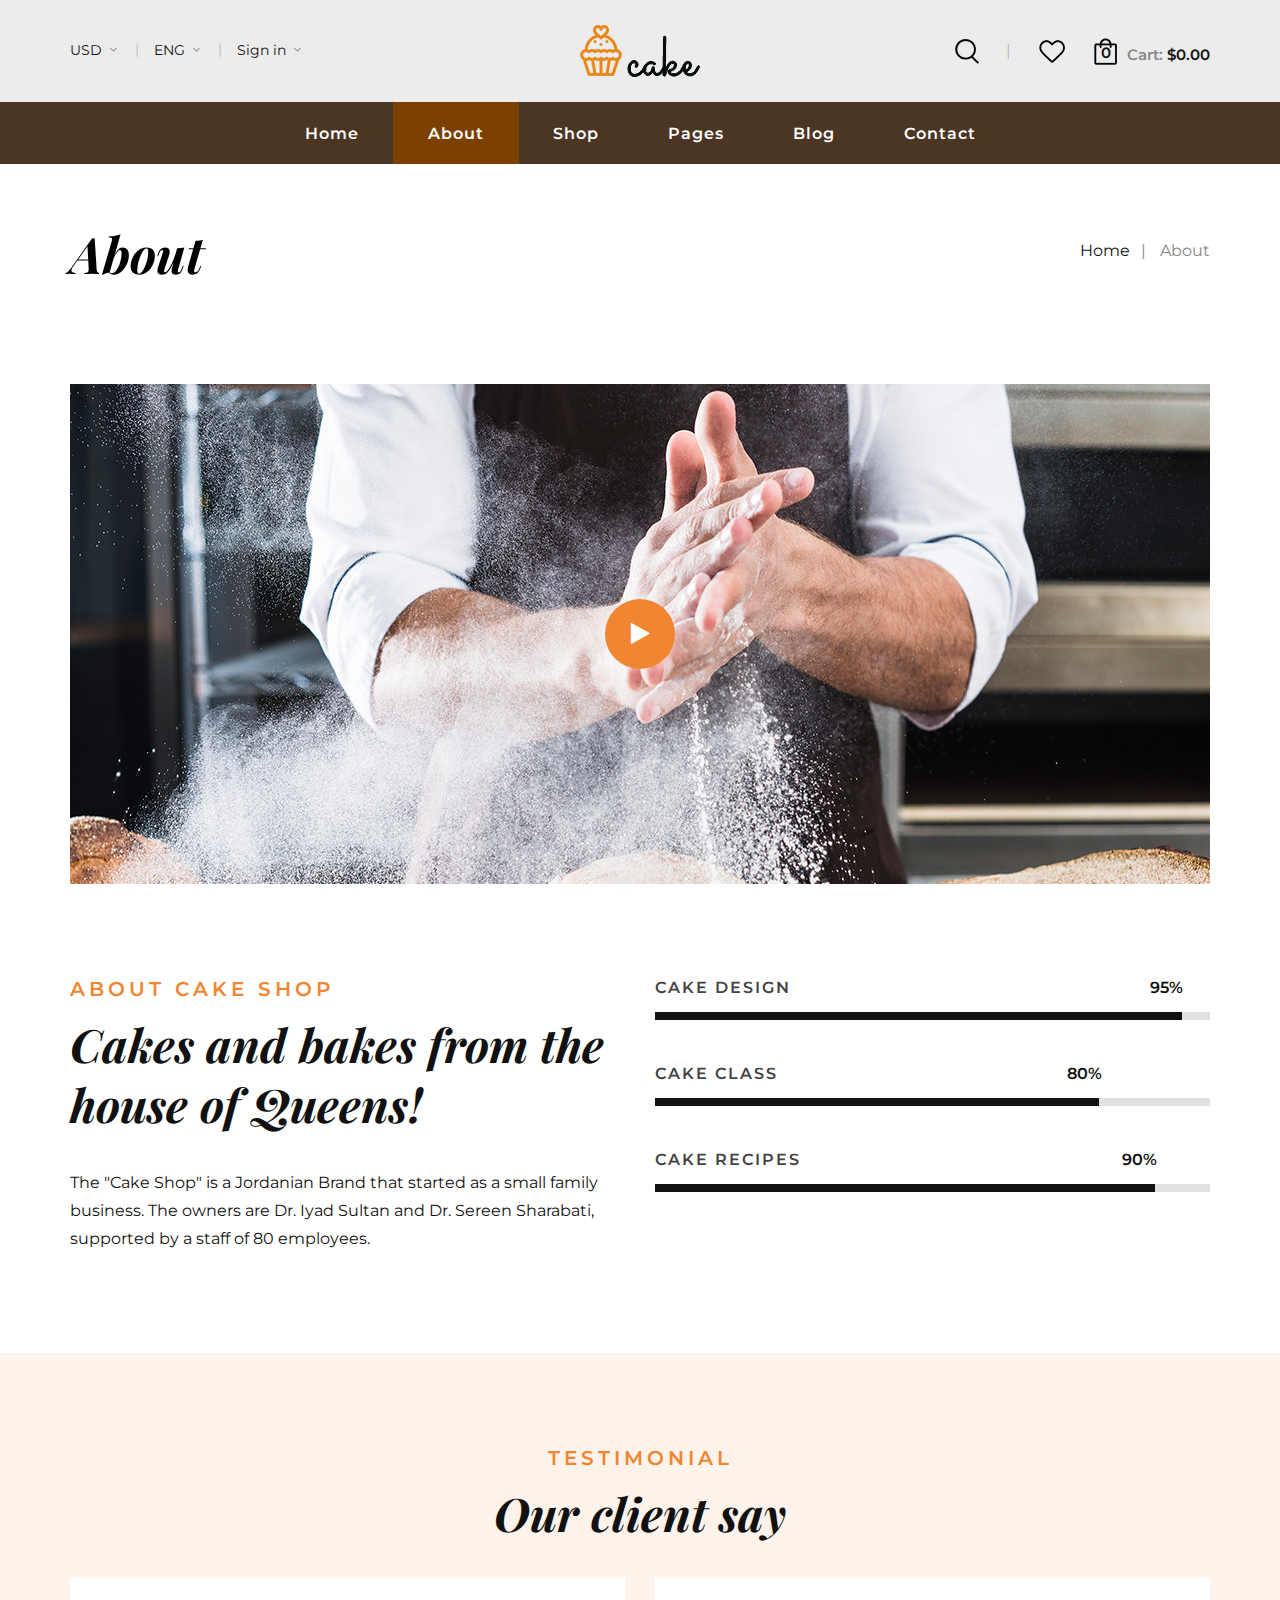
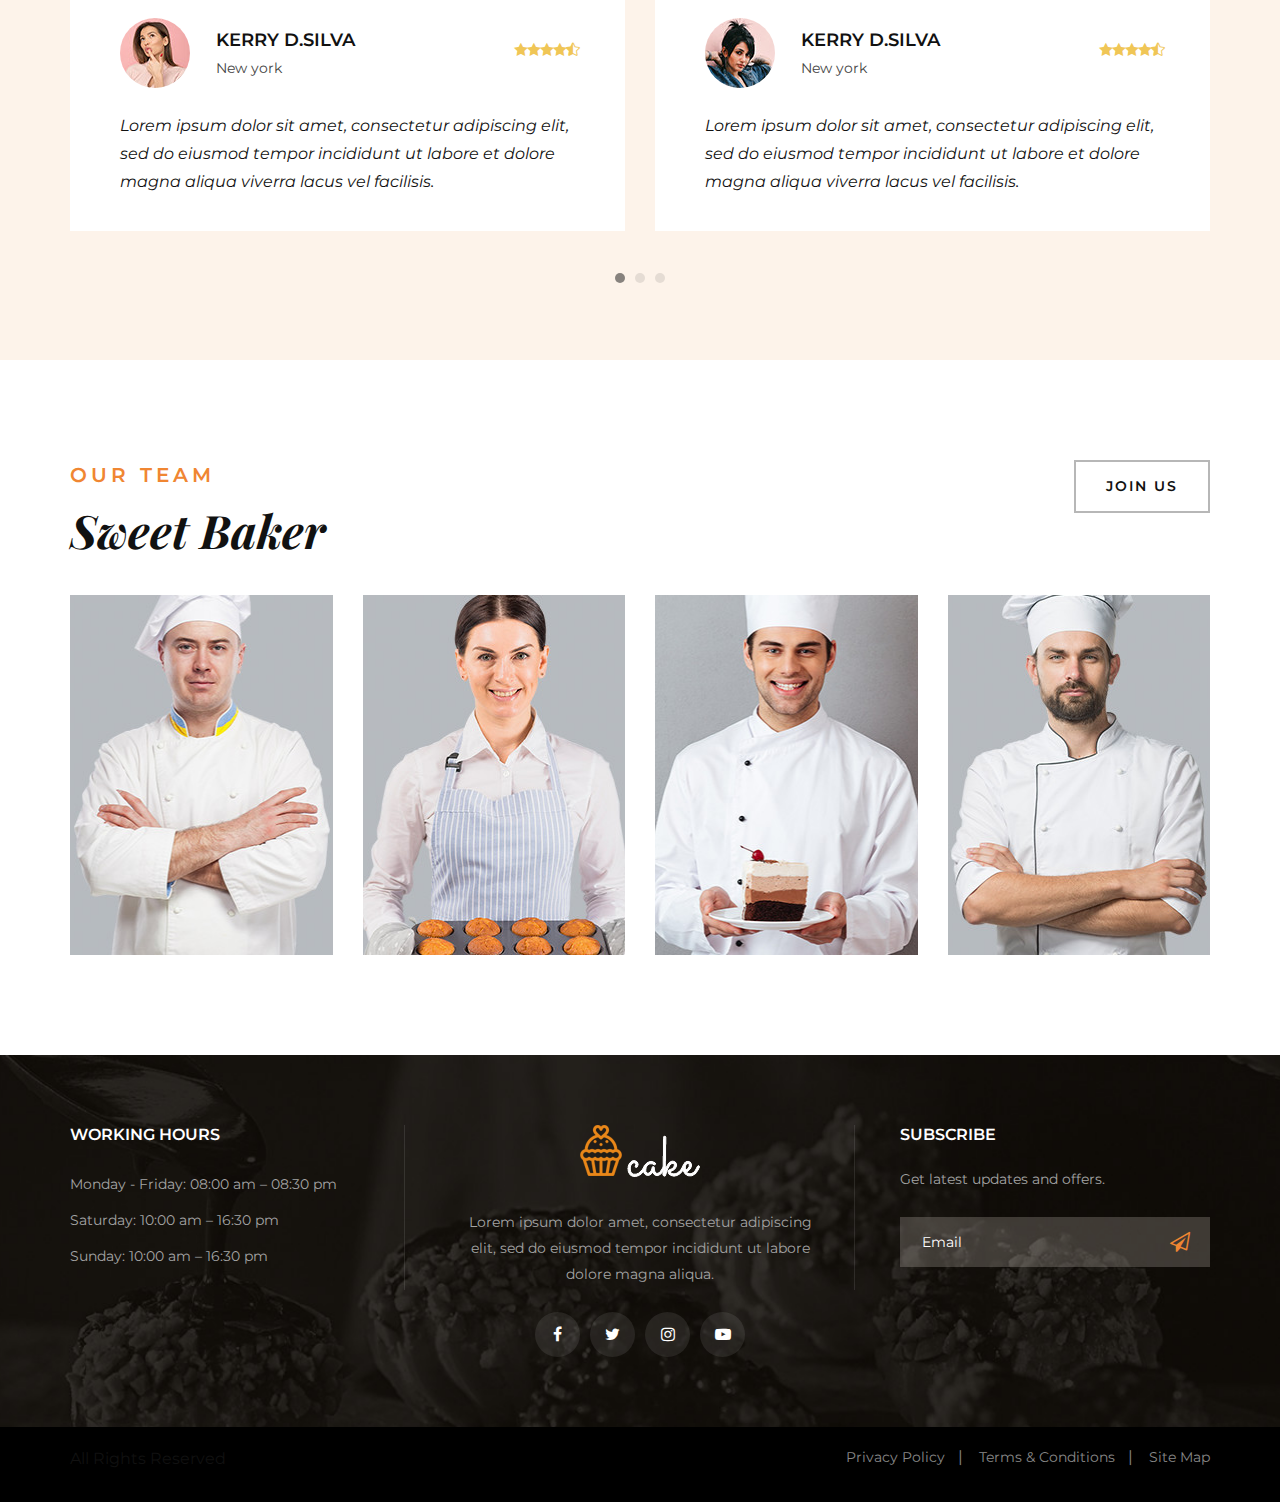
==== about.html @ 1f3088f9 "Made Home Page" ====
<!DOCTYPE html>
<html lang="zxx">

<head>
    <meta charset="UTF-8">
    <meta name="description" content="Cake Template">
    <meta name="keywords" content="Cake, unica, creative, html">
    <meta name="viewport" content="width=device-width, initial-scale=1.0">
    <meta http-equiv="X-UA-Compatible" content="ie=edge">
    <title>Cake </title>

    <!-- Google Font -->
    <link href="https://fonts.googleapis.com/css2?family=Playfair+Display:wght@400;500;600;700;800;900&display=swap"
    rel="stylesheet">
    <link href="https://fonts.googleapis.com/css2?family=Montserrat:wght@300;400;500;600;700;800;900&display=swap"
    rel="stylesheet">

    <!-- Css Styles -->
    <link rel="stylesheet" href="css/bootstrap.min.css" type="text/css">
    <link rel="stylesheet" href="css/flaticon.css" type="text/css">
    <link rel="stylesheet" href="css/barfiller.css" type="text/css">
    <link rel="stylesheet" href="css/magnific-popup.css" type="text/css">
    <link rel="stylesheet" href="css/font-awesome.min.css" type="text/css">
    <link rel="stylesheet" href="css/elegant-icons.css" type="text/css">
    <link rel="stylesheet" href="css/nice-select.css" type="text/css">
    <link rel="stylesheet" href="css/owl.carousel.min.css" type="text/css">
    <link rel="stylesheet" href="css/slicknav.min.css" type="text/css">
    <link rel="stylesheet" href="css/style.css" type="text/css">
</head>

<body>
    <!-- Page Preloder -->
    <div id="preloder">
        <div class="loader"></div>
    </div>

    <!-- Offcanvas Menu Begin -->
    <div class="offcanvas-menu-overlay"></div>
    <div class="offcanvas-menu-wrapper">
        <div class="offcanvas__cart">
            <div class="offcanvas__cart__links">
                <a href="#" class="search-switch"><img src="img/icon/search.png" alt=""></a>
                <a href="#"><img src="img/icon/heart.png" alt=""></a>
            </div>
            <div class="offcanvas__cart__item">
                <a href="#"><img src="img/icon/cart.png" alt=""> <span>0</span></a>
                <div class="cart__price">Cart: <span>$0.00</span></div>
            </div>
        </div>
        <div class="offcanvas__logo">
            <a href="./index.html"><img src="img/logo.png" alt=""></a>
        </div>
        <div id="mobile-menu-wrap"></div>
        <div class="offcanvas__option">
            <ul>
                <li>USD <span class="arrow_carrot-down"></span>
                    <ul>
                        <li>EUR</li>
                        <li>USD</li>
                    </ul>
                </li>
                <li>ENG <span class="arrow_carrot-down"></span>
                    <ul>
                        <li>Spanish</li>
                        <li>ENG</li>
                    </ul>
                </li>
                <li><a href="#">Sign in</a> <span class="arrow_carrot-down"></span></li>
            </ul>
        </div>
    </div>
    <!-- Offcanvas Menu End -->

    <!-- Header Section Begin -->
    <header class="header">
        <div class="header__top">
            <div class="container">
                <div class="row">
                    <div class="col-lg-12">
                        <div class="header__top__inner">
                            <div class="header__top__left">
                                <ul>
                                    <li>USD <span class="arrow_carrot-down"></span>
                                        <ul>
                                            <li>EUR</li>
                                            <li>USD</li>
                                        </ul>
                                    </li>
                                    <li>ENG <span class="arrow_carrot-down"></span>
                                        <ul>
                                            <li>Spanish</li>
                                            <li>ENG</li>
                                        </ul>
                                    </li>
                                    <li><a href="#">Sign in</a> <span class="arrow_carrot-down"></span></li>
                                </ul>
                            </div>
                            <div class="header__logo">
                                <a href="./index.html"><img src="img/logo.png" alt=""></a>
                            </div>
                            <div class="header__top__right">
                                <div class="header__top__right__links">
                                    <a href="#" class="search-switch"><img src="img/icon/search.png" alt=""></a>
                                    <a href="#"><img src="img/icon/heart.png" alt=""></a>
                                </div>
                                <div class="header__top__right__cart">
                                    <a href="#"><img src="img/icon/cart.png" alt=""> <span>0</span></a>
                                    <div class="cart__price">Cart: <span>$0.00</span></div>
                                </div>
                            </div>
                        </div>
                    </div>
                </div>
                <div class="canvas__open"><i class="fa fa-bars"></i></div>
            </div>
        </div>
        <div class="container">
            <div class="row">
                <div class="col-lg-12">
                    <nav class="header__menu mobile-menu">
                        <ul>
                            <li><a href="./index.html">Home</a></li>
                            <li class="active"><a href="./about.html">About</a></li>
                            <li><a href="./shop.html">Shop</a></li>
                            <li><a href="#">Pages</a>
                                <ul class="dropdown">
                                    <li><a href="./shop-details.html">Shop Details</a></li>
                                    <li><a href="./shoping-cart.html">Shoping Cart</a></li>
                                    <li><a href="./checkout.html">Check Out</a></li>
                                    <li><a href="./wisslist.html">Wisslist</a></li>
                                    <li><a href="./Class.html">Class</a></li>
                                    <li><a href="./blog-details.html">Blog Details</a></li>
                                </ul>
                            </li>
                            <li><a href="./blog.html">Blog</a></li>
                            <li><a href="./contact.html">Contact</a></li>
                        </ul>
                    </nav>
                </div>
            </div>
        </div>
    </header>
    <!-- Header Section End -->

    <!-- Breadcrumb Begin -->
    <div class="breadcrumb-option">
        <div class="container">
            <div class="row">
                <div class="col-lg-6 col-md-6 col-sm-6">
                    <div class="breadcrumb__text">
                        <h2>About</h2>
                    </div>
                </div>
                <div class="col-lg-6 col-md-6 col-sm-6">
                    <div class="breadcrumb__links">
                        <a href="./index.html">Home</a>
                        <span>About</span>
                    </div>
                </div>
            </div>
        </div>
    </div>
    <!-- Breadcrumb End -->

    <!-- About Section Begin -->
    <section class="about spad">
        <div class="container">
            <div class="row">
                <div class="col-lg-12">
                    <div class="about__video set-bg" data-setbg="img/about-video.jpg">
                        <a href="https://www.youtube.com/watch?v=8PJ3_p7VqHw&list=RD8PJ3_p7VqHw&start_radio=1"
                        class="play-btn video-popup"><i class="fa fa-play"></i></a>
                    </div>
                </div>
            </div>
            <div class="row">
                <div class="col-lg-6 col-md-6">
                    <div class="about__text">
                        <div class="section-title">
                            <span>About Cake shop</span>
                            <h2>Cakes and bakes from the house of Queens!</h2>
                        </div>
                        <p>The "Cake Shop" is a Jordanian Brand that started as a small family business. The owners are
                        Dr. Iyad Sultan and Dr. Sereen Sharabati, supported by a staff of 80 employees.</p>
                    </div>
                </div>
                <div class="col-lg-6 col-md-6">
                    <div class="about__bar">
                        <div class="about__bar__item">
                            <p>Cake design</p>
                            <div id="bar1" class="barfiller">
                                <div class="tipWrap"><span class="tip"></span></div>
                                <span class="fill" data-percentage="95"></span>
                            </div>
                        </div>
                        <div class="about__bar__item">
                            <p>Cake Class</p>
                            <div id="bar2" class="barfiller">
                                <div class="tipWrap"><span class="tip"></span></div>
                                <span class="fill" data-percentage="80"></span>
                            </div>
                        </div>
                        <div class="about__bar__item">
                            <p>Cake Recipes</p>
                            <div id="bar3" class="barfiller">
                                <div class="tipWrap"><span class="tip"></span></div>
                                <span class="fill" data-percentage="90"></span>
                            </div>
                        </div>
                    </div>
                </div>
            </div>
        </div>
    </section>
    <!-- About Section End -->

    <!-- Testimonial Section Begin -->
    <section class="testimonial spad">
        <div class="container">
            <div class="row">
                <div class="col-lg-12 text-center">
                    <div class="section-title">
                        <span>Testimonial</span>
                        <h2>Our client say</h2>
                    </div>
                </div>
            </div>
            <div class="row">
                <div class="testimonial__slider owl-carousel">
                    <div class="col-lg-6">
                        <div class="testimonial__item">
                            <div class="testimonial__author">
                                <div class="testimonial__author__pic">
                                    <img src="img/testimonial/ta-1.jpg" alt="">
                                </div>
                                <div class="testimonial__author__text">
                                    <h5>Kerry D.Silva</h5>
                                    <span>New york</span>
                                </div>
                            </div>
                            <div class="rating">
                                <span class="icon_star"></span>
                                <span class="icon_star"></span>
                                <span class="icon_star"></span>
                                <span class="icon_star"></span>
                                <span class="icon_star-half_alt"></span>
                            </div>
                            <p>Lorem ipsum dolor sit amet, consectetur adipiscing elit, sed do eiusmod tempor incididunt
                            ut labore et dolore magna aliqua viverra lacus vel facilisis.</p>
                        </div>
                    </div>
                    <div class="col-lg-6">
                        <div class="testimonial__item">
                            <div class="testimonial__author">
                                <div class="testimonial__author__pic">
                                    <img src="img/testimonial/ta-2.jpg" alt="">
                                </div>
                                <div class="testimonial__author__text">
                                    <h5>Kerry D.Silva</h5>
                                    <span>New york</span>
                                </div>
                            </div>
                            <div class="rating">
                                <span class="icon_star"></span>
                                <span class="icon_star"></span>
                                <span class="icon_star"></span>
                                <span class="icon_star"></span>
                                <span class="icon_star-half_alt"></span>
                            </div>
                            <p>Lorem ipsum dolor sit amet, consectetur adipiscing elit, sed do eiusmod tempor incididunt
                            ut labore et dolore magna aliqua viverra lacus vel facilisis.</p>
                        </div>
                    </div>
                    <div class="col-lg-6">
                        <div class="testimonial__item">
                            <div class="testimonial__author">
                                <div class="testimonial__author__pic">
                                    <img src="img/testimonial/ta-1.jpg" alt="">
                                </div>
                                <div class="testimonial__author__text">
                                    <h5>Ophelia Nunez</h5>
                                    <span>London</span>
                                </div>
                            </div>
                            <div class="rating">
                                <span class="icon_star"></span>
                                <span class="icon_star"></span>
                                <span class="icon_star"></span>
                                <span class="icon_star"></span>
                                <span class="icon_star-half_alt"></span>
                            </div>
                            <p>Lorem ipsum dolor sit amet, consectetur adipiscing elit, sed do eiusmod tempor incididunt
                            ut labore et dolore magna aliqua viverra lacus vel facilisis.</p>
                        </div>
                    </div>
                    <div class="col-lg-6">
                        <div class="testimonial__item">
                            <div class="testimonial__author">
                                <div class="testimonial__author__pic">
                                    <img src="img/testimonial/ta-2.jpg" alt="">
                                </div>
                                <div class="testimonial__author__text">
                                    <h5>Kerry D.Silva</h5>
                                    <span>New york</span>
                                </div>
                            </div>
                            <div class="rating">
                                <span class="icon_star"></span>
                                <span class="icon_star"></span>
                                <span class="icon_star"></span>
                                <span class="icon_star"></span>
                                <span class="icon_star-half_alt"></span>
                            </div>
                            <p>Lorem ipsum dolor sit amet, consectetur adipiscing elit, sed do eiusmod tempor incididunt
                            ut labore et dolore magna aliqua viverra lacus vel facilisis.</p>
                        </div>
                    </div>
                    <div class="col-lg-6">
                        <div class="testimonial__item">
                            <div class="testimonial__author">
                                <div class="testimonial__author__pic">
                                    <img src="img/testimonial/ta-1.jpg" alt="">
                                </div>
                                <div class="testimonial__author__text">
                                    <h5>Ophelia Nunez</h5>
                                    <span>London</span>
                                </div>
                            </div>
                            <div class="rating">
                                <span class="icon_star"></span>
                                <span class="icon_star"></span>
                                <span class="icon_star"></span>
                                <span class="icon_star"></span>
                                <span class="icon_star-half_alt"></span>
                            </div>
                            <p>Lorem ipsum dolor sit amet, consectetur adipiscing elit, sed do eiusmod tempor incididunt
                            ut labore et dolore magna aliqua viverra lacus vel facilisis.</p>
                        </div>
                    </div>
                    <div class="col-lg-6">
                        <div class="testimonial__item">
                            <div class="testimonial__author">
                                <div class="testimonial__author__pic">
                                    <img src="img/testimonial/ta-2.jpg" alt="">
                                </div>
                                <div class="testimonial__author__text">
                                    <h5>Kerry D.Silva</h5>
                                    <span>New york</span>
                                </div>
                            </div>
                            <div class="rating">
                                <span class="icon_star"></span>
                                <span class="icon_star"></span>
                                <span class="icon_star"></span>
                                <span class="icon_star"></span>
                                <span class="icon_star-half_alt"></span>
                            </div>
                            <p>Lorem ipsum dolor sit amet, consectetur adipiscing elit, sed do eiusmod tempor incididunt
                            ut labore et dolore magna aliqua viverra lacus vel facilisis.</p>
                        </div>
                    </div>
                </div>
            </div>
        </div>
    </section>
    <!-- Testimonial Section End -->

    <!-- Team Section Begin -->
    <section class="team spad">
        <div class="container">
            <div class="row">
                <div class="col-lg-7 col-md-7 col-sm-7">
                    <div class="section-title">
                        <span>Our team</span>
                        <h2>Sweet Baker </h2>
                    </div>
                </div>
                <div class="col-lg-5 col-md-5 col-sm-5">
                    <div class="team__btn">
                        <a href="#" class="primary-btn">Join Us</a>
                    </div>
                </div>
            </div>
            <div class="row">
                <div class="col-lg-3  col-md-6 col-sm-6">
                    <div class="team__item set-bg" data-setbg="img/team/team-1.jpg">
                        <div class="team__item__text">
                            <h6>Randy Butler</h6>
                            <span>Decorater</span>
                            <div class="team__item__social">
                                <a href="#"><i class="fa fa-facebook"></i></a>
                                <a href="#"><i class="fa fa-twitter"></i></a>
                                <a href="#"><i class="fa fa-instagram"></i></a>
                                <a href="#"><i class="fa fa-youtube-play"></i></a>
                            </div>
                        </div>
                    </div>
                </div>
                <div class="col-lg-3  col-md-6 col-sm-6">
                    <div class="team__item set-bg" data-setbg="img/team/team-2.jpg">
                        <div class="team__item__text">
                            <h6>Randy Butler</h6>
                            <span>Decorater</span>
                            <div class="team__item__social">
                                <a href="#"><i class="fa fa-facebook"></i></a>
                                <a href="#"><i class="fa fa-twitter"></i></a>
                                <a href="#"><i class="fa fa-instagram"></i></a>
                                <a href="#"><i class="fa fa-youtube-play"></i></a>
                            </div>
                        </div>
                    </div>
                </div>
                <div class="col-lg-3  col-md-6 col-sm-6">
                    <div class="team__item set-bg" data-setbg="img/team/team-3.jpg">
                        <div class="team__item__text">
                            <h6>Randy Butler</h6>
                            <span>Decorater</span>
                            <div class="team__item__social">
                                <a href="#"><i class="fa fa-facebook"></i></a>
                                <a href="#"><i class="fa fa-twitter"></i></a>
                                <a href="#"><i class="fa fa-instagram"></i></a>
                                <a href="#"><i class="fa fa-youtube-play"></i></a>
                            </div>
                        </div>
                    </div>
                </div>
                <div class="col-lg-3  col-md-6 col-sm-6">
                    <div class="team__item set-bg" data-setbg="img/team/team-4.jpg">
                        <div class="team__item__text">
                            <h6>Randy Butler</h6>
                            <span>Decorater</span>
                            <div class="team__item__social">
                                <a href="#"><i class="fa fa-facebook"></i></a>
                                <a href="#"><i class="fa fa-twitter"></i></a>
                                <a href="#"><i class="fa fa-instagram"></i></a>
                                <a href="#"><i class="fa fa-youtube-play"></i></a>
                            </div>
                        </div>
                    </div>
                </div>
            </div>
        </div>
    </section>
    <!-- Team Section End -->

    <!-- Footer Section Begin -->
    <footer class="footer set-bg" data-setbg="img/footer-bg.jpg">
        <div class="container">
            <div class="row">
                <div class="col-lg-4 col-md-6 col-sm-6">
                    <div class="footer__widget">
                        <h6>WORKING HOURS</h6>
                        <ul>
                            <li>Monday - Friday: 08:00 am – 08:30 pm</li>
                            <li>Saturday: 10:00 am – 16:30 pm</li>
                            <li>Sunday: 10:00 am – 16:30 pm</li>
                        </ul>
                    </div>
                </div>
                <div class="col-lg-4 col-md-6 col-sm-6">
                    <div class="footer__about">
                        <div class="footer__logo">
                            <a href="#"><img src="img/footer-logo.png" alt=""></a>
                        </div>
                        <p>Lorem ipsum dolor amet, consectetur adipiscing elit, sed do eiusmod tempor incididunt ut
                        labore dolore magna aliqua.</p>
                        <div class="footer__social">
                            <a href="#"><i class="fa fa-facebook"></i></a>
                            <a href="#"><i class="fa fa-twitter"></i></a>
                            <a href="#"><i class="fa fa-instagram"></i></a>
                            <a href="#"><i class="fa fa-youtube-play"></i></a>
                        </div>
                    </div>
                </div>
                <div class="col-lg-4 col-md-6 col-sm-6">
                    <div class="footer__newslatter">
                        <h6>Subscribe</h6>
                        <p>Get latest updates and offers.</p>
                        <form action="#">
                            <input type="text" placeholder="Email">
                            <button type="submit"><i class="fa fa-send-o"></i></button>
                        </form>
                    </div>
                </div>
            </div>
        </div>
        <div class="copyright">
            <div class="container">
                <div class="row">
                    <div class="col-lg-7">
                        <p class="footer-company-name"> All Rights Reserved </p>
                  </div>
                  <div class="col-lg-5">
                    <div class="copyright__widget">
                        <ul>
                            <li><a href="#">Privacy Policy</a></li>
                            <li><a href="#">Terms & Conditions</a></li>
                            <li><a href="#">Site Map</a></li>
                        </ul>
                    </div>
                </div>
            </div>
        </div>
    </div>
</footer>
<!-- Footer Section End -->

<!-- Search Begin -->
<div class="search-model">
    <div class="h-100 d-flex align-items-center justify-content-center">
        <div class="search-close-switch">+</div>
        <form class="search-model-form">
            <input type="text" id="search-input" placeholder="Search here.....">
        </form>
    </div>
</div>
<!-- Search End -->

<!-- Js Plugins -->
<script src="js/jquery-3.3.1.min.js"></script>
<script src="js/bootstrap.min.js"></script>
<script src="js/jquery.nice-select.min.js"></script>
<script src="js/jquery.barfiller.js"></script>
<script src="js/jquery.magnific-popup.min.js"></script>
<script src="js/jquery.slicknav.js"></script>
<script src="js/owl.carousel.min.js"></script>
<script src="js/jquery.nicescroll.min.js"></script>
<script src="js/main.js"></script>
</body>

</html>
---- css/flaticon.css ----
/*
  	Flaticon icon font: Flaticon
  	Creation date: 08/11/2017 08:35
  	*/

@font-face {
  font-family: "Flaticon";
  src: url("../fonts/Flaticon.eot");
  src: url("../fonts/Flaticon.eot?#iefix") format("embedded-opentype"),
       url("../fonts/Flaticon.woff") format("woff"),
       url("../fonts/Flaticon.ttf") format("truetype"),
       url("../fonts/Flaticon.svg#Flaticon") format("svg");
  font-weight: normal;
  font-style: normal;
}

@media screen and (-webkit-min-device-pixel-ratio:0) {
  @font-face {
    font-family: "Flaticon";
    src: url("../fonts/Flaticon.svg#Flaticon") format("svg");
  }
}

[class^="flaticon-"]:before, [class*=" flaticon-"]:before,
[class^="flaticon-"]:after, [class*=" flaticon-"]:after {   
  font-family: Flaticon;
  font-size: 60px;
  font-style: normal;
}

.flaticon-001-strawberry:before { content: "\f100"; }
.flaticon-002-cake-14:before { content: "\f101"; }
.flaticon-003-cake-13:before { content: "\f102"; }
.flaticon-004-piece-of-cake:before { content: "\f103"; }
.flaticon-005-pancake:before { content: "\f104"; }
.flaticon-006-macarons:before { content: "\f105"; }
.flaticon-007-cake-12:before { content: "\f106"; }
.flaticon-008-lollipop-1:before { content: "\f107"; }
.flaticon-009-lollipop:before { content: "\f108"; }
.flaticon-010-cake-11:before { content: "\f109"; }
.flaticon-011-ice-cream-11:before { content: "\f10a"; }
.flaticon-012-ice-cream-10:before { content: "\f10b"; }
.flaticon-013-ice-cream-9:before { content: "\f10c"; }
.flaticon-014-ice-cream-8:before { content: "\f10d"; }
.flaticon-015-ice-cream-7:before { content: "\f10e"; }
.flaticon-016-ice-cream-6:before { content: "\f10f"; }
.flaticon-017-ice-cream-5:before { content: "\f110"; }
.flaticon-018-ice-cream-4:before { content: "\f111"; }
.flaticon-019-ice-cream-3:before { content: "\f112"; }
.flaticon-020-ice-cream-2:before { content: "\f113"; }
.flaticon-021-ice-cream-1:before { content: "\f114"; }
.flaticon-022-ice-cream:before { content: "\f115"; }
.flaticon-023-doughnut:before { content: "\f116"; }
.flaticon-024-cupcake-8:before { content: "\f117"; }
.flaticon-025-cupcake-7:before { content: "\f118"; }
.flaticon-026-cupcake-6:before { content: "\f119"; }
.flaticon-027-cupcake-5:before { content: "\f11a"; }
.flaticon-028-cupcake-4:before { content: "\f11b"; }
.flaticon-029-cupcake-3:before { content: "\f11c"; }
.flaticon-030-cupcake-2:before { content: "\f11d"; }
.flaticon-031-cupcake-1:before { content: "\f11e"; }
.flaticon-032-cupcake:before { content: "\f11f"; }
.flaticon-033-cake-10:before { content: "\f120"; }
.flaticon-034-chocolate-roll:before { content: "\f121"; }
.flaticon-035-cake-9:before { content: "\f122"; }
.flaticon-036-chocolate-1:before { content: "\f123"; }
.flaticon-037-chocolate:before { content: "\f124"; }
.flaticon-038-cake-8:before { content: "\f125"; }
.flaticon-039-candy-2:before { content: "\f126"; }
.flaticon-040-candy-1:before { content: "\f127"; }
.flaticon-041-candy:before { content: "\f128"; }
.flaticon-042-candies:before { content: "\f129"; }
.flaticon-043-cake-7:before { content: "\f12a"; }
.flaticon-044-cake-6:before { content: "\f12b"; }
.flaticon-045-cake-5:before { content: "\f12c"; }
.flaticon-046-cake-4:before { content: "\f12d"; }
.flaticon-047-cake-3:before { content: "\f12e"; }
.flaticon-048-cake-2:before { content: "\f12f"; }
.flaticon-049-cake-1:before { content: "\f130"; }
.flaticon-050-cake:before { content: "\f131"; }
---- css/barfiller.css ----
.barfiller {
    width:100%;
    height:12px;
    background:#fcfcfc;
    border:1px solid #ccc;
    position:relative;
    margin-bottom:20px;
    box-shadow: inset 1px 4px 9px -6px rgba(0,0,0,.5); 
    -moz-box-shadow: inset 1px 4px 9px -6px rgba(0,0,0,.5); 
}

.barfiller .fill {
    display:block;
    position:relative;
    width:0px;
    height:100%;
    background:#333;
    z-index:1;
}

.barfiller .tipWrap {
    display:none;
}

.barfiller .tip {
    margin-top:-30px;
    padding:2px 4px;
    font-size:11px;
    color:#fff;
    left:0px;
    position:absolute;
    z-index:2;
    background: #333;
} 

.barfiller .tip:after {
    border:solid;
    border-color:rgba(0,0,0,.8) transparent;
    border-width:6px 6px 0 6px;
    content:"";
    display:block;
    position:absolute;
    left:9px;
    top:100%;
    z-index:9
}
---- css/elegant-icons.css ----
@font-face {
	font-family: 'ElegantIcons';
	src:url('../fonts/ElegantIcons.eot');
	src:url('../fonts/ElegantIcons.eot?#iefix') format('embedded-opentype'),
		url('../fonts/ElegantIcons.woff') format('woff'),
		url('../fonts/ElegantIcons.ttf') format('truetype'),
		url('../fonts/ElegantIcons.svg#ElegantIcons') format('svg');
	font-weight: normal;
	font-style: normal;
}

/* Use the following CSS code if you want to use data attributes for inserting your icons */
[data-icon]:before {
	font-family: 'ElegantIcons';
	content: attr(data-icon);
	speak: none;
	font-weight: normal;
	font-variant: normal;
	text-transform: none;
	line-height: 1;
	-webkit-font-smoothing: antialiased;
	-moz-osx-font-smoothing: grayscale;
}

/* Use the following CSS code if you want to have a class per icon */
/*
Instead of a list of all class selectors,
you can use the generic selector below, but it's slower:
[class*="your-class-prefix"] {
*/
.arrow_up, .arrow_down, .arrow_left, .arrow_right, .arrow_left-up, .arrow_right-up, .arrow_right-down, .arrow_left-down, .arrow-up-down, .arrow_up-down_alt, .arrow_left-right_alt, .arrow_left-right, .arrow_expand_alt2, .arrow_expand_alt, .arrow_condense, .arrow_expand, .arrow_move, .arrow_carrot-up, .arrow_carrot-down, .arrow_carrot-left, .arrow_carrot-right, .arrow_carrot-2up, .arrow_carrot-2down, .arrow_carrot-2left, .arrow_carrot-2right, .arrow_carrot-up_alt2, .arrow_carrot-down_alt2, .arrow_carrot-left_alt2, .arrow_carrot-right_alt2, .arrow_carrot-2up_alt2, .arrow_carrot-2down_alt2, .arrow_carrot-2left_alt2, .arrow_carrot-2right_alt2, .arrow_triangle-up, .arrow_triangle-down, .arrow_triangle-left, .arrow_triangle-right, .arrow_triangle-up_alt2, .arrow_triangle-down_alt2, .arrow_triangle-left_alt2, .arrow_triangle-right_alt2, .arrow_back, .icon_minus-06, .icon_plus, .icon_close, .icon_check, .icon_minus_alt2, .icon_plus_alt2, .icon_close_alt2, .icon_check_alt2, .icon_zoom-out_alt, .icon_zoom-in_alt, .icon_search, .icon_box-empty, .icon_box-selected, .icon_minus-box, .icon_plus-box, .icon_box-checked, .icon_circle-empty, .icon_circle-slelected, .icon_stop_alt2, .icon_stop, .icon_pause_alt2, .icon_pause, .icon_menu, .icon_menu-square_alt2, .icon_menu-circle_alt2, .icon_ul, .icon_ol, .icon_adjust-horiz, .icon_adjust-vert, .icon_document_alt, .icon_documents_alt, .icon_pencil, .icon_pencil-edit_alt, .icon_pencil-edit, .icon_folder-alt, .icon_folder-open_alt, .icon_folder-add_alt, .icon_info_alt, .icon_error-oct_alt, .icon_error-circle_alt, .icon_error-triangle_alt, .icon_question_alt2, .icon_question, .icon_comment_alt, .icon_chat_alt, .icon_vol-mute_alt, .icon_volume-low_alt, .icon_volume-high_alt, .icon_quotations, .icon_quotations_alt2, .icon_clock_alt, .icon_lock_alt, .icon_lock-open_alt, .icon_key_alt, .icon_cloud_alt, .icon_cloud-upload_alt, .icon_cloud-download_alt, .icon_image, .icon_images, .icon_lightbulb_alt, .icon_gift_alt, .icon_house_alt, .icon_genius, .icon_mobile, .icon_tablet, .icon_laptop, .icon_desktop, .icon_camera_alt, .icon_mail_alt, .icon_cone_alt, .icon_ribbon_alt, .icon_bag_alt, .icon_creditcard, .icon_cart_alt, .icon_paperclip, .icon_tag_alt, .icon_tags_alt, .icon_trash_alt, .icon_cursor_alt, .icon_mic_alt, .icon_compass_alt, .icon_pin_alt, .icon_pushpin_alt, .icon_map_alt, .icon_drawer_alt, .icon_toolbox_alt, .icon_book_alt, .icon_calendar, .icon_film, .icon_table, .icon_contacts_alt, .icon_headphones, .icon_lifesaver, .icon_piechart, .icon_refresh, .icon_link_alt, .icon_link, .icon_loading, .icon_blocked, .icon_archive_alt, .icon_heart_alt, .icon_star_alt, .icon_star-half_alt, .icon_star, .icon_star-half, .icon_tools, .icon_tool, .icon_cog, .icon_cogs, .arrow_up_alt, .arrow_down_alt, .arrow_left_alt, .arrow_right_alt, .arrow_left-up_alt, .arrow_right-up_alt, .arrow_right-down_alt, .arrow_left-down_alt, .arrow_condense_alt, .arrow_expand_alt3, .arrow_carrot_up_alt, .arrow_carrot-down_alt, .arrow_carrot-left_alt, .arrow_carrot-right_alt, .arrow_carrot-2up_alt, .arrow_carrot-2dwnn_alt, .arrow_carrot-2left_alt, .arrow_carrot-2right_alt, .arrow_triangle-up_alt, .arrow_triangle-down_alt, .arrow_triangle-left_alt, .arrow_triangle-right_alt, .icon_minus_alt, .icon_plus_alt, .icon_close_alt, .icon_check_alt, .icon_zoom-out, .icon_zoom-in, .icon_stop_alt, .icon_menu-square_alt, .icon_menu-circle_alt, .icon_document, .icon_documents, .icon_pencil_alt, .icon_folder, .icon_folder-open, .icon_folder-add, .icon_folder_upload, .icon_folder_download, .icon_info, .icon_error-circle, .icon_error-oct, .icon_error-triangle, .icon_question_alt, .icon_comment, .icon_chat, .icon_vol-mute, .icon_volume-low, .icon_volume-high, .icon_quotations_alt, .icon_clock, .icon_lock, .icon_lock-open, .icon_key, .icon_cloud, .icon_cloud-upload, .icon_cloud-download, .icon_lightbulb, .icon_gift, .icon_house, .icon_camera, .icon_mail, .icon_cone, .icon_ribbon, .icon_bag, .icon_cart, .icon_tag, .icon_tags, .icon_trash, .icon_cursor, .icon_mic, .icon_compass, .icon_pin, .icon_pushpin, .icon_map, .icon_drawer, .icon_toolbox, .icon_book, .icon_contacts, .icon_archive, .icon_heart, .icon_profile, .icon_group, .icon_grid-2x2, .icon_grid-3x3, .icon_music, .icon_pause_alt, .icon_phone, .icon_upload, .icon_download, .social_facebook, .social_twitter, .social_pinterest, .social_googleplus, .social_tumblr, .social_tumbleupon, .social_wordpress, .social_instagram, .social_dribbble, .social_vimeo, .social_linkedin, .social_rss, .social_deviantart, .social_share, .social_myspace, .social_skype, .social_youtube, .social_picassa, .social_googledrive, .social_flickr, .social_blogger, .social_spotify, .social_delicious, .social_facebook_circle, .social_twitter_circle, .social_pinterest_circle, .social_googleplus_circle, .social_tumblr_circle, .social_stumbleupon_circle, .social_wordpress_circle, .social_instagram_circle, .social_dribbble_circle, .social_vimeo_circle, .social_linkedin_circle, .social_rss_circle, .social_deviantart_circle, .social_share_circle, .social_myspace_circle, .social_skype_circle, .social_youtube_circle, .social_picassa_circle, .social_googledrive_alt2, .social_flickr_circle, .social_blogger_circle, .social_spotify_circle, .social_delicious_circle, .social_facebook_square, .social_twitter_square, .social_pinterest_square, .social_googleplus_square, .social_tumblr_square, .social_stumbleupon_square, .social_wordpress_square, .social_instagram_square, .social_dribbble_square, .social_vimeo_square, .social_linkedin_square, .social_rss_square, .social_deviantart_square, .social_share_square, .social_myspace_square, .social_skype_square, .social_youtube_square, .social_picassa_square, .social_googledrive_square, .social_flickr_square, .social_blogger_square, .social_spotify_square, .social_delicious_square, .icon_printer, .icon_calulator, .icon_building, .icon_floppy, .icon_drive, .icon_search-2, .icon_id, .icon_id-2, .icon_puzzle, .icon_like, .icon_dislike, .icon_mug, .icon_currency, .icon_wallet, .icon_pens, .icon_easel, .icon_flowchart, .icon_datareport, .icon_briefcase, .icon_shield, .icon_percent, .icon_globe, .icon_globe-2, .icon_target, .icon_hourglass, .icon_balance, .icon_rook, .icon_printer-alt, .icon_calculator_alt, .icon_building_alt, .icon_floppy_alt, .icon_drive_alt, .icon_search_alt, .icon_id_alt, .icon_id-2_alt, .icon_puzzle_alt, .icon_like_alt, .icon_dislike_alt, .icon_mug_alt, .icon_currency_alt, .icon_wallet_alt, .icon_pens_alt, .icon_easel_alt, .icon_flowchart_alt, .icon_datareport_alt, .icon_briefcase_alt, .icon_shield_alt, .icon_percent_alt, .icon_globe_alt, .icon_clipboard {
	font-family: 'ElegantIcons';
	speak: none;
	font-style: normal;
	font-weight: normal;
	font-variant: normal;
	text-transform: none;
	line-height: 1;
	-webkit-font-smoothing: antialiased;
}
.arrow_up:before {
	content: "\21";
}
.arrow_down:before {
	content: "\22";
}
.arrow_left:before {
	content: "\23";
}
.arrow_right:before {
	content: "\24";
}
.arrow_left-up:before {
	content: "\25";
}
.arrow_right-up:before {
	content: "\26";
}
.arrow_right-down:before {
	content: "\27";
}
.arrow_left-down:before {
	content: "\28";
}
.arrow-up-down:before {
	content: "\29";
}
.arrow_up-down_alt:before {
	content: "\2a";
}
.arrow_left-right_alt:before {
	content: "\2b";
}
.arrow_left-right:before {
	content: "\2c";
}
.arrow_expand_alt2:before {
	content: "\2d";
}
.arrow_expand_alt:before {
	content: "\2e";
}
.arrow_condense:before {
	content: "\2f";
}
.arrow_expand:before {
	content: "\30";
}
.arrow_move:before {
	content: "\31";
}
.arrow_carrot-up:before {
	content: "\32";
}
.arrow_carrot-down:before {
	content: "\33";
}
.arrow_carrot-left:before {
	content: "\34";
}
.arrow_carrot-right:before {
	content: "\35";
}
.arrow_carrot-2up:before {
	content: "\36";
}
.arrow_carrot-2down:before {
	content: "\37";
}
.arrow_carrot-2left:before {
	content: "\38";
}
.arrow_carrot-2right:before {
	content: "\39";
}
.arrow_carrot-up_alt2:before {
	content: "\3a";
}
.arrow_carrot-down_alt2:before {
	content: "\3b";
}
.arrow_carrot-left_alt2:before {
	content: "\3c";
}
.arrow_carrot-right_alt2:before {
	content: "\3d";
}
.arrow_carrot-2up_alt2:before {
	content: "\3e";
}
.arrow_carrot-2down_alt2:before {
	content: "\3f";
}
.arrow_carrot-2left_alt2:before {
	content: "\40";
}
.arrow_carrot-2right_alt2:before {
	content: "\41";
}
.arrow_triangle-up:before {
	content: "\42";
}
.arrow_triangle-down:before {
	content: "\43";
}
.arrow_triangle-left:before {
	content: "\44";
}
.arrow_triangle-right:before {
	content: "\45";
}
.arrow_triangle-up_alt2:before {
	content: "\46";
}
.arrow_triangle-down_alt2:before {
	content: "\47";
}
.arrow_triangle-left_alt2:before {
	content: "\48";
}
.arrow_triangle-right_alt2:before {
	content: "\49";
}
.arrow_back:before {
	content: "\4a";
}
.icon_minus-06:before {
	content: "\4b";
}
.icon_plus:before {
	content: "\4c";
}
.icon_close:before {
	content: "\4d";
}
.icon_check:before {
	content: "\4e";
}
.icon_minus_alt2:before {
	content: "\4f";
}
.icon_plus_alt2:before {
	content: "\50";
}
.icon_close_alt2:before {
	content: "\51";
}
.icon_check_alt2:before {
	content: "\52";
}
.icon_zoom-out_alt:before {
	content: "\53";
}
.icon_zoom-in_alt:before {
	content: "\54";
}
.icon_search:before {
	content: "\55";
}
.icon_box-empty:before {
	content: "\56";
}
.icon_box-selected:before {
	content: "\57";
}
.icon_minus-box:before {
	content: "\58";
}
.icon_plus-box:before {
	content: "\59";
}
.icon_box-checked:before {
	content: "\5a";
}
.icon_circle-empty:before {
	content: "\5b";
}
.icon_circle-slelected:before {
	content: "\5c";
}
.icon_stop_alt2:before {
	content: "\5d";
}
.icon_stop:before {
	content: "\5e";
}
.icon_pause_alt2:before {
	content: "\5f";
}
.icon_pause:before {
	content: "\60";
}
.icon_menu:before {
	content: "\61";
}
.icon_menu-square_alt2:before {
	content: "\62";
}
.icon_menu-circle_alt2:before {
	content: "\63";
}
.icon_ul:before {
	content: "\64";
}
.icon_ol:before {
	content: "\65";
}
.icon_adjust-horiz:before {
	content: "\66";
}
.icon_adjust-vert:before {
	content: "\67";
}
.icon_document_alt:before {
	content: "\68";
}
.icon_documents_alt:before {
	content: "\69";
}
.icon_pencil:before {
	content: "\6a";
}
.icon_pencil-edit_alt:before {
	content: "\6b";
}
.icon_pencil-edit:before {
	content: "\6c";
}
.icon_folder-alt:before {
	content: "\6d";
}
.icon_folder-open_alt:before {
	content: "\6e";
}
.icon_folder-add_alt:before {
	content: "\6f";
}
.icon_info_alt:before {
	content: "\70";
}
.icon_error-oct_alt:before {
	content: "\71";
}
.icon_error-circle_alt:before {
	content: "\72";
}
.icon_error-triangle_alt:before {
	content: "\73";
}
.icon_question_alt2:before {
	content: "\74";
}
.icon_question:before {
	content: "\75";
}
.icon_comment_alt:before {
	content: "\76";
}
.icon_chat_alt:before {
	content: "\77";
}
.icon_vol-mute_alt:before {
	content: "\78";
}
.icon_volume-low_alt:before {
	content: "\79";
}
.icon_volume-high_alt:before {
	content: "\7a";
}
.icon_quotations:before {
	content: "\7b";
}
.icon_quotations_alt2:before {
	content: "\7c";
}
.icon_clock_alt:before {
	content: "\7d";
}
.icon_lock_alt:before {
	content: "\7e";
}
.icon_lock-open_alt:before {
	content: "\e000";
}
.icon_key_alt:before {
	content: "\e001";
}
.icon_cloud_alt:before {
	content: "\e002";
}
.icon_cloud-upload_alt:before {
	content: "\e003";
}
.icon_cloud-download_alt:before {
	content: "\e004";
}
.icon_image:before {
	content: "\e005";
}
.icon_images:before {
	content: "\e006";
}
.icon_lightbulb_alt:before {
	content: "\e007";
}
.icon_gift_alt:before {
	content: "\e008";
}
.icon_house_alt:before {
	content: "\e009";
}
.icon_genius:before {
	content: "\e00a";
}
.icon_mobile:before {
	content: "\e00b";
}
.icon_tablet:before {
	content: "\e00c";
}
.icon_laptop:before {
	content: "\e00d";
}
.icon_desktop:before {
	content: "\e00e";
}
.icon_camera_alt:before {
	content: "\e00f";
}
.icon_mail_alt:before {
	content: "\e010";
}
.icon_cone_alt:before {
	content: "\e011";
}
.icon_ribbon_alt:before {
	content: "\e012";
}
.icon_bag_alt:before {
	content: "\e013";
}
.icon_creditcard:before {
	content: "\e014";
}
.icon_cart_alt:before {
	content: "\e015";
}
.icon_paperclip:before {
	content: "\e016";
}
.icon_tag_alt:before {
	content: "\e017";
}
.icon_tags_alt:before {
	content: "\e018";
}
.icon_trash_alt:before {
	content: "\e019";
}
.icon_cursor_alt:before {
	content: "\e01a";
}
.icon_mic_alt:before {
	content: "\e01b";
}
.icon_compass_alt:before {
	content: "\e01c";
}
.icon_pin_alt:before {
	content: "\e01d";
}
.icon_pushpin_alt:before {
	content: "\e01e";
}
.icon_map_alt:before {
	content: "\e01f";
}
.icon_drawer_alt:before {
	content: "\e020";
}
.icon_toolbox_alt:before {
	content: "\e021";
}
.icon_book_alt:before {
	content: "\e022";
}
.icon_calendar:before {
	content: "\e023";
}
.icon_film:before {
	content: "\e024";
}
.icon_table:before {
	content: "\e025";
}
.icon_contacts_alt:before {
	content: "\e026";
}
.icon_headphones:before {
	content: "\e027";
}
.icon_lifesaver:before {
	content: "\e028";
}
.icon_piechart:before {
	content: "\e029";
}
.icon_refresh:before {
	content: "\e02a";
}
.icon_link_alt:before {
	content: "\e02b";
}
.icon_link:before {
	content: "\e02c";
}
.icon_loading:before {
	content: "\e02d";
}
.icon_blocked:before {
	content: "\e02e";
}
.icon_archive_alt:before {
	content: "\e02f";
}
.icon_heart_alt:before {
	content: "\e030";
}
.icon_star_alt:before {
	content: "\e031";
}
.icon_star-half_alt:before {
	content: "\e032";
}
.icon_star:before {
	content: "\e033";
}
.icon_star-half:before {
	content: "\e034";
}
.icon_tools:before {
	content: "\e035";
}
.icon_tool:before {
	content: "\e036";
}
.icon_cog:before {
	content: "\e037";
}
.icon_cogs:before {
	content: "\e038";
}
.arrow_up_alt:before {
	content: "\e039";
}
.arrow_down_alt:before {
	content: "\e03a";
}
.arrow_left_alt:before {
	content: "\e03b";
}
.arrow_right_alt:before {
	content: "\e03c";
}
.arrow_left-up_alt:before {
	content: "\e03d";
}
.arrow_right-up_alt:before {
	content: "\e03e";
}
.arrow_right-down_alt:before {
	content: "\e03f";
}
.arrow_left-down_alt:before {
	content: "\e040";
}
.arrow_condense_alt:before {
	content: "\e041";
}
.arrow_expand_alt3:before {
	content: "\e042";
}
.arrow_carrot_up_alt:before {
	content: "\e043";
}
.arrow_carrot-down_alt:before {
	content: "\e044";
}
.arrow_carrot-left_alt:before {
	content: "\e045";
}
.arrow_carrot-right_alt:before {
	content: "\e046";
}
.arrow_carrot-2up_alt:before {
	content: "\e047";
}
.arrow_carrot-2dwnn_alt:before {
	content: "\e048";
}
.arrow_carrot-2left_alt:before {
	content: "\e049";
}
.arrow_carrot-2right_alt:before {
	content: "\e04a";
}
.arrow_triangle-up_alt:before {
	content: "\e04b";
}
.arrow_triangle-down_alt:before {
	content: "\e04c";
}
.arrow_triangle-left_alt:before {
	content: "\e04d";
}
.arrow_triangle-right_alt:before {
	content: "\e04e";
}
.icon_minus_alt:before {
	content: "\e04f";
}
.icon_plus_alt:before {
	content: "\e050";
}
.icon_close_alt:before {
	content: "\e051";
}
.icon_check_alt:before {
	content: "\e052";
}
.icon_zoom-out:before {
	content: "\e053";
}
.icon_zoom-in:before {
	content: "\e054";
}
.icon_stop_alt:before {
	content: "\e055";
}
.icon_menu-square_alt:before {
	content: "\e056";
}
.icon_menu-circle_alt:before {
	content: "\e057";
}
.icon_document:before {
	content: "\e058";
}
.icon_documents:before {
	content: "\e059";
}
.icon_pencil_alt:before {
	content: "\e05a";
}
.icon_folder:before {
	content: "\e05b";
}
.icon_folder-open:before {
	content: "\e05c";
}
.icon_folder-add:before {
	content: "\e05d";
}
.icon_folder_upload:before {
	content: "\e05e";
}
.icon_folder_download:before {
	content: "\e05f";
}
.icon_info:before {
	content: "\e060";
}
.icon_error-circle:before {
	content: "\e061";
}
.icon_error-oct:before {
	content: "\e062";
}
.icon_error-triangle:before {
	content: "\e063";
}
.icon_question_alt:before {
	content: "\e064";
}
.icon_comment:before {
	content: "\e065";
}
.icon_chat:before {
	content: "\e066";
}
.icon_vol-mute:before {
	content: "\e067";
}
.icon_volume-low:before {
	content: "\e068";
}
.icon_volume-high:before {
	content: "\e069";
}
.icon_quotations_alt:before {
	content: "\e06a";
}
.icon_clock:before {
	content: "\e06b";
}
.icon_lock:before {
	content: "\e06c";
}
.icon_lock-open:before {
	content: "\e06d";
}
.icon_key:before {
	content: "\e06e";
}
.icon_cloud:before {
	content: "\e06f";
}
.icon_cloud-upload:before {
	content: "\e070";
}
.icon_cloud-download:before {
	content: "\e071";
}
.icon_lightbulb:before {
	content: "\e072";
}
.icon_gift:before {
	content: "\e073";
}
.icon_house:before {
	content: "\e074";
}
.icon_camera:before {
	content: "\e075";
}
.icon_mail:before {
	content: "\e076";
}
.icon_cone:before {
	content: "\e077";
}
.icon_ribbon:before {
	content: "\e078";
}
.icon_bag:before {
	content: "\e079";
}
.icon_cart:before {
	content: "\e07a";
}
.icon_tag:before {
	content: "\e07b";
}
.icon_tags:before {
	content: "\e07c";
}
.icon_trash:before {
	content: "\e07d";
}
.icon_cursor:before {
	content: "\e07e";
}
.icon_mic:before {
	content: "\e07f";
}
.icon_compass:before {
	content: "\e080";
}
.icon_pin:before {
	content: "\e081";
}
.icon_pushpin:before {
	content: "\e082";
}
.icon_map:before {
	content: "\e083";
}
.icon_drawer:before {
	content: "\e084";
}
.icon_toolbox:before {
	content: "\e085";
}
.icon_book:before {
	content: "\e086";
}
.icon_contacts:before {
	content: "\e087";
}
.icon_archive:before {
	content: "\e088";
}
.icon_heart:before {
	content: "\e089";
}
.icon_profile:before {
	content: "\e08a";
}
.icon_group:before {
	content: "\e08b";
}
.icon_grid-2x2:before {
	content: "\e08c";
}
.icon_grid-3x3:before {
	content: "\e08d";
}
.icon_music:before {
	content: "\e08e";
}
.icon_pause_alt:before {
	content: "\e08f";
}
.icon_phone:before {
	content: "\e090";
}
.icon_upload:before {
	content: "\e091";
}
.icon_download:before {
	content: "\e092";
}
.social_facebook:before {
	content: "\e093";
}
.social_twitter:before {
	content: "\e094";
}
.social_pinterest:before {
	content: "\e095";
}
.social_googleplus:before {
	content: "\e096";
}
.social_tumblr:before {
	content: "\e097";
}
.social_tumbleupon:before {
	content: "\e098";
}
.social_wordpress:before {
	content: "\e099";
}
.social_instagram:before {
	content: "\e09a";
}
.social_dribbble:before {
	content: "\e09b";
}
.social_vimeo:before {
	content: "\e09c";
}
.social_linkedin:before {
	content: "\e09d";
}
.social_rss:before {
	content: "\e09e";
}
.social_deviantart:before {
	content: "\e09f";
}
.social_share:before {
	content: "\e0a0";
}
.social_myspace:before {
	content: "\e0a1";
}
.social_skype:before {
	content: "\e0a2";
}
.social_youtube:before {
	content: "\e0a3";
}
.social_picassa:before {
	content: "\e0a4";
}
.social_googledrive:before {
	content: "\e0a5";
}
.social_flickr:before {
	content: "\e0a6";
}
.social_blogger:before {
	content: "\e0a7";
}
.social_spotify:before {
	content: "\e0a8";
}
.social_delicious:before {
	content: "\e0a9";
}
.social_facebook_circle:before {
	content: "\e0aa";
}
.social_twitter_circle:before {
	content: "\e0ab";
}
.social_pinterest_circle:before {
	content: "\e0ac";
}
.social_googleplus_circle:before {
	content: "\e0ad";
}
.social_tumblr_circle:before {
	content: "\e0ae";
}
.social_stumbleupon_circle:before {
	content: "\e0af";
}
.social_wordpress_circle:before {
	content: "\e0b0";
}
.social_instagram_circle:before {
	content: "\e0b1";
}
.social_dribbble_circle:before {
	content: "\e0b2";
}
.social_vimeo_circle:before {
	content: "\e0b3";
}
.social_linkedin_circle:before {
	content: "\e0b4";
}
.social_rss_circle:before {
	content: "\e0b5";
}
.social_deviantart_circle:before {
	content: "\e0b6";
}
.social_share_circle:before {
	content: "\e0b7";
}
.social_myspace_circle:before {
	content: "\e0b8";
}
.social_skype_circle:before {
	content: "\e0b9";
}
.social_youtube_circle:before {
	content: "\e0ba";
}
.social_picassa_circle:before {
	content: "\e0bb";
}
.social_googledrive_alt2:before {
	content: "\e0bc";
}
.social_flickr_circle:before {
	content: "\e0bd";
}
.social_blogger_circle:before {
	content: "\e0be";
}
.social_spotify_circle:before {
	content: "\e0bf";
}
.social_delicious_circle:before {
	content: "\e0c0";
}
.social_facebook_square:before {
	content: "\e0c1";
}
.social_twitter_square:before {
	content: "\e0c2";
}
.social_pinterest_square:before {
	content: "\e0c3";
}
.social_googleplus_square:before {
	content: "\e0c4";
}
.social_tumblr_square:before {
	content: "\e0c5";
}
.social_stumbleupon_square:before {
	content: "\e0c6";
}
.social_wordpress_square:before {
	content: "\e0c7";
}
.social_instagram_square:before {
	content: "\e0c8";
}
.social_dribbble_square:before {
	content: "\e0c9";
}
.social_vimeo_square:before {
	content: "\e0ca";
}
.social_linkedin_square:before {
	content: "\e0cb";
}
.social_rss_square:before {
	content: "\e0cc";
}
.social_deviantart_square:before {
	content: "\e0cd";
}
.social_share_square:before {
	content: "\e0ce";
}
.social_myspace_square:before {
	content: "\e0cf";
}
.social_skype_square:before {
	content: "\e0d0";
}
.social_youtube_square:before {
	content: "\e0d1";
}
.social_picassa_square:before {
	content: "\e0d2";
}
.social_googledrive_square:before {
	content: "\e0d3";
}
.social_flickr_square:before {
	content: "\e0d4";
}
.social_blogger_square:before {
	content: "\e0d5";
}
.social_spotify_square:before {
	content: "\e0d6";
}
.social_delicious_square:before {
	content: "\e0d7";
}
.icon_printer:before {
	content: "\e103";
}
.icon_calulator:before {
	content: "\e0ee";
}
.icon_building:before {
	content: "\e0ef";
}
.icon_floppy:before {
	content: "\e0e8";
}
.icon_drive:before {
	content: "\e0ea";
}
.icon_search-2:before {
	content: "\e101";
}
.icon_id:before {
	content: "\e107";
}
.icon_id-2:before {
	content: "\e108";
}
.icon_puzzle:before {
	content: "\e102";
}
.icon_like:before {
	content: "\e106";
}
.icon_dislike:before {
	content: "\e0eb";
}
.icon_mug:before {
	content: "\e105";
}
.icon_currency:before {
	content: "\e0ed";
}
.icon_wallet:before {
	content: "\e100";
}
.icon_pens:before {
	content: "\e104";
}
.icon_easel:before {
	content: "\e0e9";
}
.icon_flowchart:before {
	content: "\e109";
}
.icon_datareport:before {
	content: "\e0ec";
}
.icon_briefcase:before {
	content: "\e0fe";
}
.icon_shield:before {
	content: "\e0f6";
}
.icon_percent:before {
	content: "\e0fb";
}
.icon_globe:before {
	content: "\e0e2";
}
.icon_globe-2:before {
	content: "\e0e3";
}
.icon_target:before {
	content: "\e0f5";
}
.icon_hourglass:before {
	content: "\e0e1";
}
.icon_balance:before {
	content: "\e0ff";
}
.icon_rook:before {
	content: "\e0f8";
}
.icon_printer-alt:before {
	content: "\e0fa";
}
.icon_calculator_alt:before {
	content: "\e0e7";
}
.icon_building_alt:before {
	content: "\e0fd";
}
.icon_floppy_alt:before {
	content: "\e0e4";
}
.icon_drive_alt:before {
	content: "\e0e5";
}
.icon_search_alt:before {
	content: "\e0f7";
}
.icon_id_alt:before {
	content: "\e0e0";
}
.icon_id-2_alt:before {
	content: "\e0fc";
}
.icon_puzzle_alt:before {
	content: "\e0f9";
}
.icon_like_alt:before {
	content: "\e0dd";
}
.icon_dislike_alt:before {
	content: "\e0f1";
}
.icon_mug_alt:before {
	content: "\e0dc";
}
.icon_currency_alt:before {
	content: "\e0f3";
}
.icon_wallet_alt:before {
	content: "\e0d8";
}
.icon_pens_alt:before {
	content: "\e0db";
}
.icon_easel_alt:before {
	content: "\e0f0";
}
.icon_flowchart_alt:before {
	content: "\e0df";
}
.icon_datareport_alt:before {
	content: "\e0f2";
}
.icon_briefcase_alt:before {
	content: "\e0f4";
}
.icon_shield_alt:before {
	content: "\e0d9";
}
.icon_percent_alt:before {
	content: "\e0da";
}
.icon_globe_alt:before {
	content: "\e0de";
}
.icon_clipboard:before {
	content: "\e0e6";
}


	.glyph {
		float: left;
		text-align: center;
		padding: .75em;
		margin: .4em 1.5em .75em 0;
		width: 6em;
text-shadow: none;
	}
        .glyph_big {
        font-size: 128px;
        color: #59c5dc;
        float: left;
        margin-right: 20px;
        }

        .glyph div { padding-bottom: 10px;}

	.glyph input {
		font-family: consolas, monospace;
		font-size: 12px;
		width: 100%;
		text-align: center;
		border: 0;
		box-shadow: 0 0 0 1px #ccc;
		padding: .2em;
                -moz-border-radius: 5px;
                -webkit-border-radius: 5px;
	}
	.centered {
		margin-left: auto;
		margin-right: auto;
	}
	.glyph .fs1 {
		font-size: 2em;
	}
---- css/nice-select.css ----
.nice-select {
  -webkit-tap-highlight-color: transparent;
  background-color: #fff;
  border-radius: 5px;
  border: solid 1px #e8e8e8;
  box-sizing: border-box;
  clear: both;
  cursor: pointer;
  display: block;
  float: left;
  font-family: inherit;
  font-size: 14px;
  font-weight: normal;
  height: 42px;
  line-height: 40px;
  outline: none;
  padding-left: 18px;
  padding-right: 30px;
  position: relative;
  text-align: left !important;
  -webkit-transition: all 0.2s ease-in-out;
  transition: all 0.2s ease-in-out;
  -webkit-user-select: none;
     -moz-user-select: none;
      -ms-user-select: none;
          user-select: none;
  white-space: nowrap;
  width: auto; }
  .nice-select:hover {
    border-color: #dbdbdb; }
  .nice-select:active, .nice-select.open, .nice-select:focus {
    border-color: #999; }
  .nice-select:after {
    border-bottom: 2px solid #999;
    border-right: 2px solid #999;
    content: '';
    display: block;
    height: 5px;
    margin-top: -4px;
    pointer-events: none;
    position: absolute;
    right: 12px;
    top: 50%;
    -webkit-transform-origin: 66% 66%;
        -ms-transform-origin: 66% 66%;
            transform-origin: 66% 66%;
    -webkit-transform: rotate(45deg);
        -ms-transform: rotate(45deg);
            transform: rotate(45deg);
    -webkit-transition: all 0.15s ease-in-out;
    transition: all 0.15s ease-in-out;
    width: 5px; }
  .nice-select.open:after {
    -webkit-transform: rotate(-135deg);
        -ms-transform: rotate(-135deg);
            transform: rotate(-135deg); }
  .nice-select.open .list {
    opacity: 1;
    pointer-events: auto;
    -webkit-transform: scale(1) translateY(0);
        -ms-transform: scale(1) translateY(0);
            transform: scale(1) translateY(0); }
  .nice-select.disabled {
    border-color: #ededed;
    color: #999;
    pointer-events: none; }
    .nice-select.disabled:after {
      border-color: #cccccc; }
  .nice-select.wide {
    width: 100%; }
    .nice-select.wide .list {
      left: 0 !important;
      right: 0 !important; }
  .nice-select.right {
    float: right; }
    .nice-select.right .list {
      left: auto;
      right: 0; }
  .nice-select.small {
    font-size: 12px;
    height: 36px;
    line-height: 34px; }
    .nice-select.small:after {
      height: 4px;
      width: 4px; }
    .nice-select.small .option {
      line-height: 34px;
      min-height: 34px; }
  .nice-select .list {
    background-color: #fff;
    border-radius: 5px;
    box-shadow: 0 0 0 1px rgba(68, 68, 68, 0.11);
    box-sizing: border-box;
    margin-top: 4px;
    opacity: 0;
    overflow: hidden;
    padding: 0;
    pointer-events: none;
    position: absolute;
    top: 100%;
    left: 0;
    -webkit-transform-origin: 50% 0;
        -ms-transform-origin: 50% 0;
            transform-origin: 50% 0;
    -webkit-transform: scale(0.75) translateY(-21px);
        -ms-transform: scale(0.75) translateY(-21px);
            transform: scale(0.75) translateY(-21px);
    -webkit-transition: all 0.2s cubic-bezier(0.5, 0, 0, 1.25), opacity 0.15s ease-out;
    transition: all 0.2s cubic-bezier(0.5, 0, 0, 1.25), opacity 0.15s ease-out;
    z-index: 9; }
    .nice-select .list:hover .option:not(:hover) {
      background-color: transparent !important; }
  .nice-select .option {
    cursor: pointer;
    font-weight: 400;
    line-height: 40px;
    list-style: none;
    min-height: 40px;
    outline: none;
    padding-left: 18px;
    padding-right: 29px;
    text-align: left;
    -webkit-transition: all 0.2s;
    transition: all 0.2s; }
    .nice-select .option:hover, .nice-select .option.focus, .nice-select .option.selected.focus {
      background-color: #f6f6f6; }
    .nice-select .option.selected {
      font-weight: bold; }
    .nice-select .option.disabled {
      background-color: transparent;
      color: #999;
      cursor: default; }

.no-csspointerevents .nice-select .list {
  display: none; }

.no-csspointerevents .nice-select.open .list {
  display: block; }
---- css/style.css ----
/******************************************************************
  Theme Name: Cake
  Description: Cake e-commerce tamplate
  Author: Colorib
  Author URI: https://www.colorib.com//
  Version: 1.0
  Created: Colorib
******************************************************************/
/*------------------------------------------------------------------
[Table of contents]

1.  Template default CSS
	1.1	Variables
	1.2	Mixins
	1.3	Flexbox
	1.4	Reset
2.  Helper Css
3.  Header Section
4.  Hero Section
5.  Banner Section
6.  Product Section
7.  Intagram Section
8.  Latest Section
9.  Contact
10.  Footer Style
-------------------------------------------------------------------*/
/*----------------------------------------*/
/* Template default CSS
/*----------------------------------------*/
html,
body {
  height: 100%;
  font-family: "Montserrat", sans-serif;
  -webkit-font-smoothing: antialiased;
}

h1,
h2,
h3,
h4,
h5,
h6 {
  margin: 0;
  color: #11111194;
  font-weight: 400;
  font-family: "Montserrat", sans-serif;
}

h1 {
  font-size: 70px;
}

h2 {
  font-size: 36px;
}

h3 {
  font-size: 30px;
}

h4 {
  font-size: 24px;
}

h5 {
  font-size: 18px;
}

h6 {
  font-size: 16px;
}

p {
  font-size: 16px;
  font-family: "Montserrat", sans-serif;
  color: #111111;
  font-weight: 400;
  line-height: 28px;
  margin: 0 0 15px 0;
}

img {
  max-width: 100%;
}

input:focus,
select:focus,
button:focus,
textarea:focus {
  outline: none;
}

a:hover,
a:focus {
  text-decoration: none;
  outline: none;
  color: #ffffff;
}

ul,
ol {
  padding: 0;
  margin: 0;
}

/*---------------------
  Helper CSS
-----------------------*/
.section-title {
  margin-bottom: 35px;
}
.section-title span {
  color: #f08632;
  font-size: 20px;
  font-weight: 600;
  text-transform: uppercase;
  letter-spacing: 4px;
  display: block;
  margin-bottom: 10px;
}
.section-title h2 {
  font-size: 46px;
  color: #111111;
  line-height: 60px;
  font-weight: 700;
  font-style: italic;
  font-family: "Playfair Display", serif;
}

.set-bg {
  background-repeat: no-repeat;
  background-size: cover;
  background-position: top center;
}

.spad {
  padding-top: 100px;
  padding-bottom: 100px;
}

.text-white h1,
.text-white h2,
.text-white h3,
.text-white h4,
.text-white h5,
.text-white h6,
.text-white p,
.text-white span,
.text-white li,
.text-white a {
  color: #fff;
}

/* buttons */
.primary-btn {
  display: inline-block;
  font-size: 14px;
  font-weight: 600;
  text-transform: uppercase;
  padding: 14px 30px;
  color: #ffffff;
  background: #f08632;
  letter-spacing: 2px;
}

.site-btn {
  font-size: 14px;
  color: #ffffff;
  background: #111111;
  font-weight: 600;
  border: none;
  text-transform: uppercase;
  display: inline-block;
  letter-spacing: 2px;
  padding: 14px 30px;
}

/* Preloder */
#preloder {
  position: fixed;
  width: 100%;
  height: 100%;
  top: 0;
  left: 0;
  z-index: 999999;
  background: #000;
}

.loader {
  width: 40px;
  height: 40px;
  position: absolute;
  top: 50%;
  left: 50%;
  margin-top: -13px;
  margin-left: -13px;
  border-radius: 60px;
  animation: loader 0.8s linear infinite;
  -webkit-animation: loader 0.8s linear infinite;
}

@keyframes loader {
  0% {
    -webkit-transform: rotate(0deg);
    transform: rotate(0deg);
    border: 4px solid #f44336;
    border-left-color: transparent;
  }
  50% {
    -webkit-transform: rotate(180deg);
    transform: rotate(180deg);
    border: 4px solid #673ab7;
    border-left-color: transparent;
  }
  100% {
    -webkit-transform: rotate(360deg);
    transform: rotate(360deg);
    border: 4px solid #f44336;
    border-left-color: transparent;
  }
}
@-webkit-keyframes loader {
  0% {
    -webkit-transform: rotate(0deg);
    border: 4px solid #f44336;
    border-left-color: transparent;
  }
  50% {
    -webkit-transform: rotate(180deg);
    border: 4px solid #673ab7;
    border-left-color: transparent;
  }
  100% {
    -webkit-transform: rotate(360deg);
    border: 4px solid #f44336;
    border-left-color: transparent;
  }
}
.spacial-controls {
  position: fixed;
  width: 111px;
  height: 91px;
  top: 0;
  right: 0;
  z-index: 999;
}

.spacial-controls .search-switch {
  display: block;
  height: 100%;
  padding-top: 30px;
  background: #323232;
  text-align: center;
  cursor: pointer;
}

.search-model {
  display: none;
  position: fixed;
  width: 100%;
  height: 100%;
  left: 0;
  top: 0;
  background: #000;
  z-index: 99999;
}

.search-model-form {
  padding: 0 15px;
}

.search-model-form input {
  width: 500px;
  font-size: 40px;
  border: none;
  border-bottom: 2px solid #333;
  background: 0 0;
  color: #999;
}

.search-close-switch {
  position: absolute;
  width: 50px;
  height: 50px;
  background: #333;
  color: #fff;
  text-align: center;
  border-radius: 50%;
  font-size: 28px;
  line-height: 28px;
  top: 30px;
  cursor: pointer;
  -webkit-transform: rotate(45deg);
  -ms-transform: rotate(45deg);
      transform: rotate(45deg);
  display: -webkit-box;
  display: -ms-flexbox;
  display: flex;
  -webkit-box-align: center;
  -ms-flex-align: center;
  align-items: center;
  -webkit-box-pack: center;
  -ms-flex-pack: center;
  justify-content: center;
}

/*---------------------
  Header
-----------------------*/
.header {
  background: #4b3523;
}

.header__top {
  position: relative;
  background: rgb(236, 236, 236);
}

.header__top__inner {
  height: 102px;
  padding-top: 38px;
}

.header__top__left {
  float: left;
}
.header__top__left ul li {
  font-size: 14px;
  color: #111111;
  list-style: none;
  display: inline-block;
  margin-right: 30px;
  position: relative;
  padding: 2px 0;
  cursor: pointer;
}
.header__top__left ul li a {
  color: #111111;
}
.header__top__left ul li:hover ul {
  top: 24px;
  opacity: 1;
  visibility: visible;
}
.header__top__left ul li ul {
  background: #111111;
  display: inline-block;
  padding: 2px 0;
  position: absolute;
  left: 0;
  top: 44px;
  opacity: 0;
  visibility: hidden;
  z-index: 3;
  -webkit-transition: all, 0.3s;
  -o-transition: all, 0.3s;
  transition: all, 0.3s;
}
.header__top__left ul li ul li {
  list-style: none;
  font-size: 13px;
  color: #ffffff;
  padding: 2px 15px;
  cursor: pointer;
}
.header__top__left ul li ul li:after {
  display: none;
}
.header__top__left ul li:after {
  position: absolute;
  right: -19px;
  top: 1px;
  content: "|";
  color: #bbbbbb;
}
.header__top__left ul li:last-child {
  margin-right: 0;
}
.header__top__left ul li:last-child:after {
  display: none;
}
.header__top__left ul li span {
  color: #888888;
}

.header__logo {
  position: absolute;
  left: 50%;
  top: 25px;
  margin-left: -60px;
}
.header__logo a {
  display: inline-block;
}

.header__top__right {
  float: right;
}

.header__top__right__links {
  display: inline-block;
  margin-right: 25px;
}
.header__top__right__links a {
  display: inline-block;
  margin-right: 56px;
  position: relative;
}
.header__top__right__links a:after {
  position: absolute;
  right: -32px;
  top: 0px;
  content: "|";
  font-size: 16px;
  color: #bababa;
}
.header__top__right__links a:last-child {
  margin-right: 0;
}
.header__top__right__links a:last-child:after {
  display: none;
}

.header__top__right__cart {
  display: inline-block;
}
.header__top__right__cart a {
  position: relative;
  display: inline-block;
  margin-right: 6px;
}
.header__top__right__cart a span {
  font-size: 15px;
  color: #111111;
  font-weight: 600;
  position: absolute;
  left: 7px;
  top: 4px;
}
.header__top__right__cart .cart__price {
  display: inline-block;
  color: #888888;
  font-size: 15px;
  font-weight: 600;
  position: relative;
  top: 4px;
}
.header__top__right__cart .cart__price span {
  color: #111111;
}

.header__menu {
  text-align: center;
}
.header__menu ul li {
  list-style: none;
  display: inline-block;
  position: relative;
  margin-right: -5px;
}
.header__menu ul li.active a {
  background: #7B3F00;
}
.header__menu ul li:hover a {
  background: #7B3F00;
}
.header__menu ul li:hover .dropdown {
  top: 62px;
  opacity: 1;
  visibility: visible;
}
.header__menu ul li:last-child {
  margin-right: 0;
}
.header__menu ul li .dropdown {
  position: absolute;
  left: 0;
  top: 82px;
  width: 150px;
  background: #111111;
  text-align: left;
  padding: 5px 0;
  z-index: 9;
  opacity: 0;
  visibility: hidden;
  -webkit-transition: all, 0.3s;
  -o-transition: all, 0.3s;
  transition: all, 0.3s;
}
.header__menu ul li .dropdown li {
  display: block;
  margin-right: 0;
}
.header__menu ul li .dropdown li a {
  font-size: 14px;
  color: #ffffff;
  font-weight: 400;
  padding: 5px 20px;
  text-transform: capitalize;
}
.header__menu ul li .dropdown li a:after {
  display: none;
}
.header__menu ul li a {
  font-size: 16px;
  color: #ffffff;
  display: block;
  font-weight: 600;
  padding: 20px 35px 18px;
  letter-spacing: 1px;
  -webkit-transition: all, 0.3s;
  -o-transition: all, 0.3s;
  transition: all, 0.3s;
}

.offcanvas-menu-wrapper {
  display: none;
}

.canvas__open {
  display: none;
}

/*---------------------
  Hero
-----------------------*/
.hero__item {
  height: 1000px;
  display: -webkit-box;
  display: -ms-flexbox;
  display: flex;
  -webkit-box-align: center;
      -ms-flex-align: center;
          align-items: center;
  justify-items: center;
}

.hero__text {
  text-align: center;
  background: #ffffff;
  padding: 65px 70px 70px;
  position: relative;
}
.hero__text:after {
  position: absolute;
  left: 15px;
  top: 15px;
  height: calc(100% - 30px);
  width: calc(100% - 30px);
  border: 1px dashed #f08632;
  content: "";
  opacity: 0.3;
}
.hero__text h2 {
  font-size: 46px;
  color: #111111;
  line-height: 60px;
  font-weight: 700;
  font-style: italic;
  margin-bottom: 18px;
  position: relative;
  top: 100px;
  opacity: 0;
  -webkit-transition: all, 0.3s;
  -o-transition: all, 0.3s;
  transition: all, 0.3s;
}
.hero__text .primary-btn {
  position: relative;
  top: 100px;
  opacity: 0;
  -webkit-transition: all, 0.6s;
  -o-transition: all, 0.6s;
  transition: all, 0.6s;
}

.hero__slider.owl-carousel .owl-item.active .hero__text h2 {
  top: 0;
  opacity: 1;
}
.hero__slider.owl-carousel .owl-item.active .hero__text .primary-btn {
  top: 0;
  opacity: 1;
}
.hero__slider.owl-carousel .owl-nav button {
  height: 50px;
  width: 50px;
  background: rgba(17, 17, 17, 0.5);
  border-radius: 50%;
  color: #ffffff;
  font-size: 26px;
  line-height: 50px;
  text-align: center;
  position: absolute;
  left: 30px;
  top: 50%;
  margin-top: -15px;
}
.hero__slider.owl-carousel .owl-nav button.owl-next {
  left: auto;
  right: 30px;
}

/*---------------------
  Categories
-----------------------*/
.categories__slider {
  padding: 0 15px;
}
.categories__slider.owl-carousel .owl-stage-outer {
  padding-bottom: 40px;
  border-bottom: 1px solid rgba(240, 135, 50, 0.5);
}
.categories__slider.owl-carousel .owl-nav button {
  font-size: 36px;
  color: #888888;
  position: absolute;
  left: -60px;
  top: 35%;
}
.categories__slider.owl-carousel .owl-nav button.owl-next {
  left: auto;
  right: -60px;
}

.categories__item {
  text-align: center;
  border-radius: 50%;
  -webkit-transition: all, 0.3s;
  -o-transition: all, 0.3s;
  transition: all, 0.3s;
  height: 194px;
  width: 194px;
  padding-top: 25px;
  position: relative;
}
.categories__item:after {
  position: absolute;
  left: 0;
  right: 0;
  margin: 0 auto;
  bottom: -48px;
  width: 15px;
  height: 15px;
  border: 1px solid #f08632;
  border-color: transparent #f08632 #f08632 transparent;
  content: "";
  -webkit-transform: rotate(-135deg);
      -ms-transform: rotate(-135deg);
          transform: rotate(-135deg);
  opacity: 0;
  -webkit-transition: all, 0.3s;
  -o-transition: all, 0.3s;
  transition: all, 0.3s;
}
.categories__item:hover {
  background: #f08632;
}
.categories__item:hover:after {
  opacity: 1;
}
.categories__item:hover span {
  color: #ffffff;
}
.categories__item:hover h5 {
  color: #ffffff;
}

.categories__item__icon span {
  color: #f08632;
  -webkit-transition: all, 0.2s;
  -o-transition: all, 0.2s;
  transition: all, 0.2s;
}
.categories__item__icon h5 {
  color: #111111;
  font-weight: 600;
  text-transform: uppercase;
  margin-top: 4px;
  -webkit-transition: all, 0.2s;
  -o-transition: all, 0.2s;
  transition: all, 0.2s;
}

/*---------------------
  Class
-----------------------*/
.class {
  background: rgba(240, 135, 50, 0.1);
  position: relative;
  padding-bottom: 0;
}

.class__form {
  height: 620px;
}
.class__form form input {
  height: 50px;
  width: 100%;
  padding-left: 20px;
  font-size: 15px;
  color: #444444;
  background: #ffffff;
  border: none;
  margin-bottom: 20px;
}
.class__form form input::-webkit-input-placeholder {
  color: #444444;
}
.class__form form input::-moz-placeholder {
  color: #444444;
}
.class__form form input:-ms-input-placeholder {
  color: #444444;
}
.class__form form input::-ms-input-placeholder {
  color: #444444;
}
.class__form form input::placeholder {
  color: #444444;
}
.class__form form .nice-select {
  float: none;
  border-radius: 0;
  border: none;
  padding-left: 20px;
  margin-bottom: 20px;
  height: 50px;
  line-height: 50px;
}
.class__form form .nice-select span {
  font-size: 15px;
  color: #444444;
}
.class__form form .nice-select .list {
  margin-top: 0;
  border-radius: 0;
  width: 100%;
}
.class__form form .nice-select:after {
  border-bottom: 1.5px solid #111;
  border-right: 1.5px solid #111;
  height: 9px;
  right: 25px;
  width: 9px;
}
.class__form form button {
  letter-spacing: 2px;
  width: 100%;
}

.class__video {
  height: 720px;
  width: 47%;
  display: -webkit-box;
  display: -ms-flexbox;
  display: flex;
  -webkit-box-align: center;
      -ms-flex-align: center;
          align-items: center;
  -webkit-box-pack: center;
      -ms-flex-pack: center;
          justify-content: center;
  position: absolute;
  right: 0;
  top: -50px;
}
.class__video .play-btn {
  display: inline-block;
  width: 70px;
  height: 70px;
  background: #f08632;
  font-size: 24px;
  color: #ffffff;
  line-height: 70px;
  text-align: center;
  border-radius: 50%;
}

/*---------------------
  Team
-----------------------*/
.team {
  padding-bottom: 70px;
}

.team__btn {
  text-align: right;
}
.team__btn .primary-btn {
  border: 2px solid #b7b7b7;
  background: transparent;
  color: #111111;
}

.team__item {
  height: 360px;
  position: relative;
  overflow: hidden;
  margin-bottom: 30px;
}
.team__item:hover .team__item__text {
  opacity: 1;
  bottom: 0;
  visibility: visible;
}

.team__item__text {
  text-align: center;
  background: rgba(255, 255, 255, 0.9);
  padding: 30px 0;
  position: absolute;
  left: 0;
  bottom: -500px;
  width: 100%;
  opacity: 0;
  visibility: hidden;
  -webkit-transition: all, 0.5s;
  -o-transition: all, 0.5s;
  transition: all, 0.5s;
}
.team__item__text h6 {
  color: #111111;
  font-weight: 600;
  text-transform: uppercase;
  margin-bottom: 6px;
}
.team__item__text span {
  color: #111111;
  font-size: 14px;
  display: block;
  margin-bottom: 12px;
}

.team__item__social a {
  display: inline-block;
  color: #111111;
  font-size: 16px;
  margin-right: 14px;
}

/*---------------------
  Testimonial
-----------------------*/
.testimonial {
  background: #fdf3ea;
  padding-top: 90px;
  padding-bottom: 70px;
}

.testimonial__slider .col-lg-6 {
  max-width: 100%;
}
.testimonial__slider.owl-carousel .owl-dots {
  text-align: center;
  padding-top: 35px;
}
.testimonial__slider.owl-carousel .owl-dots button {
  height: 10px;
  width: 10px;
  background: rgba(17, 17, 17, 0.1);
  border-radius: 50%;
  margin-right: 10px;
}
.testimonial__slider.owl-carousel .owl-dots button.active {
  background: rgba(17, 17, 17, 0.5);
}
.testimonial__slider.owl-carousel .owl-dots button:last-child {
  margin-right: 0;
}

.testimonial__item {
  background: #ffffff;
  padding: 40px 45px 35px 50px;
  position: relative;
}
.testimonial__item .rating {
  position: absolute;
  right: 50px;
  top: 60px;
}
.testimonial__item .rating span {
  font-size: 14px;
  color: #f0c656;
  margin-right: -5px;
  display: inline-block;
}
.testimonial__item p {
  color: #111111;
  font-style: italic;
  margin-bottom: 0;
}

.testimonial__author {
  overflow: hidden;
  margin-bottom: 24px;
}

.testimonial__author__pic {
  float: left;
  margin-right: 26px;
}
.testimonial__author__pic img {
  height: 70px;
  width: 70px;
  border-radius: 50%;
}

.testimonial__author__text {
  overflow: hidden;
  padding-top: 12px;
}
.testimonial__author__text h5 {
  color: #111111;
  font-weight: 600;
  text-transform: uppercase;
  margin-bottom: 4px;
}
.testimonial__author__text span {
  color: #444444;
  font-size: 14px;
}

/*---------------------
  Instagram
-----------------------*/
.instagram__text {
  padding-top: 90px;
}
.instagram__text .section-title {
  margin-bottom: 55px;
}
.instagram__text h5 {
  font-size: 20px;
  color: #444444;
  position: relative;
  z-index: 1;
}
.instagram__text h5:after {
  position: absolute;
  left: 0;
  top: -34px;
  background: url(../img/instagram/cake-piece.png) no-repeat;
  height: 139px;
  width: 114px;
  content: "";
}
.instagram__text h5 i {
  color: #111111;
  font-size: 36px;
  position: relative;
  top: 6px;
  margin-right: 8px;
}

.instagram__pic {
  margin-bottom: 30px;
}
.instagram__pic.middle__pic {
  padding-top: 30px;
  margin-bottom: 0;
}
.instagram__pic img {
  min-width: 100%;
}

/*---------------------
  Map
-----------------------*/
.map {
  position: relative;
  height: 300px;
}
.map .container {
  position: relative;
  z-index: 5;
  top: 20px;
}

.map__iframe {
  width: 100%;
  position: absolute;
  left: 0;
  top: 0;
}
.map__iframe iframe {
  width: 100%;
}

.map__inner {
  text-align: center;
  background: #b7855d;
  -webkit-box-shadow: 0 0 10px rgba(223, 223, 224, 0.7);
          box-shadow: 0 0 10px rgba(223, 223, 224, 0.7);
  padding: 30px 25px 25px;
  position: relative;
}
.map__inner:after {
  position: absolute;
  left: 0;
  right: 0;
  bottom: -10px;
  height: 20px;
  width: 20px;
  background: #ffffff;
  content: "";
  -webkit-transform: rotate(45deg);
      -ms-transform: rotate(45deg);
          transform: rotate(45deg);
  margin: 0 auto;
}
.map__inner h6 {
  color: #111111;
  font-weight: 600;
  text-transform: uppercase;
  margin-bottom: 20px;
}
.map__inner ul li {
  list-style: none;
  font-size: 14px;
  color: #444444;
  margin-bottom: 10px;
}

/*---------------------
  Product
-----------------------*/
.product {
  padding-top: 50px;
}

.product__item {
  margin-bottom: 40px;
}
.product__item:hover .product__item__pic .product__label span {
  background: #f08632;
  color: #ffffff;
}
.product__item:hover .product__item__text .product__item__price {
  opacity: 0;
  visibility: hidden;
}
.product__item:hover .product__item__text .cart_add {
  opacity: 1;
  visibility: visible;
  bottom: -4px;
}

.product__item__pic {
  height: 270px;
  position: relative;
  background-position: center;
}
.product__item__pic .product__label {
  position: absolute;
  left: 0;
  bottom: -15px;
  text-align: center;
  width: 100%;
}
.product__item__pic .product__label span {
  display: inline-block;
  font-size: 14px;
  color: #111111;
  background: #ffffff;
  padding: 6px 10px 4px;
  border-radius: 2px;
  -webkit-box-shadow: 0 0 10px rgba(223, 223, 224, 0.7);
          box-shadow: 0 0 10px rgba(223, 223, 224, 0.7);
  -webkit-transition: all, 0.5s;
  -o-transition: all, 0.5s;
  transition: all, 0.5s;
}

.product__item__text {
  padding-top: 40px;
  text-align: center;
  position: relative;
}
.product__item__text h6 {
  margin-bottom: 16px;
}
.product__item__text h6 a {
  color: #111111;
  font-weight: 600;
  text-transform: uppercase;
}
.product__item__text .product__item__price {
  color: #111111;
  font-weight: 600;
  font-size: 16px;
  -webkit-transition: all, 0.3s;
  -o-transition: all, 0.3s;
  transition: all, 0.3s;
}
.product__item__text .cart_add {
  position: absolute;
  left: 0;
  bottom: -20px;
  width: 100%;
  -webkit-transition: all, 0.5s;
  -o-transition: all, 0.5s;
  transition: all, 0.5s;
  opacity: 0;
  visibility: hidden;
}
.product__item__text .cart_add a {
  color: #111111;
  font-size: 16px;
  font-weight: 600;
  display: inline-block;
  border-bottom: 2px solid #f08632;
  padding-bottom: 4px;
}

/*---------------------
  Footer
-----------------------*/
.footer {
  padding-top: 70px;
}

.footer__widget {
  position: relative;
  margin-bottom: 30px;
}
.footer__widget:after {
  position: absolute;
  right: 25px;
  top: 0;
  width: 1px;
  height: 165px;
  background: rgba(255, 255, 255, 0.1);
  content: "";
}
.footer__widget h6 {
  color: #ffffff;
  font-weight: 600;
  text-transform: uppercase;
  margin-bottom: 22px;
}
.footer__widget ul li {
  list-style: none;
  font-size: 14px;
  color: #a4a4a4;
  line-height: 36px;
}

.footer__about {
  text-align: center;
  position: relative;
  margin-bottom: 30px;
}
.footer__about:after {
  position: absolute;
  right: -35px;
  top: 0;
  width: 1px;
  height: 165px;
  background: rgba(255, 255, 255, 0.1);
  content: "";
}
.footer__about .footer__logo {
  margin-bottom: 32px;
}
.footer__about .footer__logo a {
  display: inline-block;
}
.footer__about p {
  font-size: 14px;
  color: #a4a4a4;
  line-height: 26px;
  margin-bottom: 25px;
}
.footer__about .footer__social a {
  display: inline-block;
  color: #ffffff;
  background: rgba(225, 225, 225, 0.1);
  height: 45px;
  width: 45px;
  border-radius: 50%;
  line-height: 45px;
  text-align: center;
  margin-right: 6px;
}
.footer__about .footer__social a:last-child {
  margin-right: 0;
}

.footer__newslatter {
  padding-left: 50px;
  margin-bottom: 30px;
}
.footer__newslatter h6 {
  color: #ffffff;
  font-weight: 600;
  text-transform: uppercase;
  margin-bottom: 22px;
}
.footer__newslatter p {
  font-size: 14px;
  color: #a4a4a4;
  line-height: 26px;
  margin-bottom: 25px;
}
.footer__newslatter form {
  position: relative;
}
.footer__newslatter form input {
  height: 50px;
  width: 100%;
  padding-left: 22px;
  background: rgba(253, 243, 234, 0.2);
  border: none;
  color: #ffffff;
  font-size: 14px;
}
.footer__newslatter form input::-webkit-input-placeholder {
  color: #ffffff;
}
.footer__newslatter form input::-moz-placeholder {
  color: #ffffff;
}
.footer__newslatter form input:-ms-input-placeholder {
  color: #ffffff;
}
.footer__newslatter form input::-ms-input-placeholder {
  color: #ffffff;
}
.footer__newslatter form input::placeholder {
  color: #ffffff;
}
.footer__newslatter form button {
  font-size: 20px;
  color: #f08632;
  background: transparent;
  border: none;
  position: absolute;
  right: 0;
  top: 0;
  height: 100%;
  padding: 0 20px;
}

.copyright {
  background: #000000;
  padding: 18px 0 14px;
  margin-top: 40px;
}

.copyright__text {
  margin-bottom: 0;
  font-size: 14px;
  color: #888888;
}
.copyright__text i {
  color: #f08632;
}
.copyright__text a {
  color: #f08632;
}

.copyright__widget {
  text-align: right;
}
.copyright__widget ul li {
  list-style: none;
  display: inline-block;
  margin-right: 30px;
  position: relative;
}
.copyright__widget ul li:after {
  position: absolute;
  right: -18px;
  top: 0;
  content: "|";
  color: #888888;
}
.copyright__widget ul li:last-child {
  margin-right: 0;
}
.copyright__widget ul li:last-child:after {
  display: none;
}
.copyright__widget ul li a {
  font-size: 14px;
  color: #888888;
}

/*---------------------
  Breadcrumb
-----------------------*/
.breadcrumb-option {
  padding-top: 60px;
}

.breadcrumb__text h2 {
  font-size: 50px;
  color: #000000;
  font-weight: 700;
  font-style: italic;
  font-family: "Playfair Display", serif;
}

.breadcrumb__links {
  text-align: right;
  padding-top: 15px;
}
.breadcrumb__links a {
  font-size: 16px;
  color: #111111;
  margin-right: 26px;
  display: inline-block;
  position: relative;
}
.breadcrumb__links a:after {
  position: absolute;
  right: -16px;
  top: 0;
  content: "|";
  color: #888888;
}
.breadcrumb__links span {
  font-size: 16px;
  color: #888888;
  display: inline-block;
}

/*---------------------
  About
-----------------------*/
.about__text p {
  margin-bottom: 0;
}

.about__bar .about__bar__item {
  margin-bottom: 40px;
}
.about__bar .about__bar__item p {
  color: #444444;
  text-transform: uppercase;
  letter-spacing: 2px;
  font-weight: 600;
  margin-bottom: 10px;
}
.about__bar .about__bar__item .barfiller {
  width: 100%;
  height: 8px;
  background: #e1e1e1;
  border: none;
  position: relative;
  margin-bottom: 20px;
  -webkit-box-shadow: none;
          box-shadow: none;
  -moz-box-shadow: inset 1px 4px 9px -6px rgba(0, 0, 0, 0.5);
}
.about__bar .about__bar__item .barfiller .tip {
  margin-top: -36px;
  padding: 0;
  font-size: 16px;
  color: #111111;
  font-weight: 600;
  background: none;
}
.about__bar .about__bar__item .barfiller .tip:after {
  display: none;
}

.about__video {
  height: 500px;
  display: -webkit-box;
  display: -ms-flexbox;
  display: flex;
  -webkit-box-align: center;
      -ms-flex-align: center;
          align-items: center;
  -webkit-box-pack: center;
      -ms-flex-pack: center;
          justify-content: center;
  margin-bottom: 90px;
}
.about__video .play-btn {
  display: inline-block;
  width: 70px;
  height: 70px;
  background: #f08632;
  font-size: 24px;
  color: #ffffff;
  line-height: 70px;
  text-align: center;
  border-radius: 50%;
}

/*---------------------
  Shop
-----------------------*/
.shop {
  padding-top: 80px;
}

.shop__option {
  margin-bottom: 50px;
}

.shop__option__search form {
  border: 1px solid #e1e1e1;
  height: 46px;
  position: relative;
}
.shop__option__search form .nice-select {
  float: left;
  border: none;
  background: transparent;
  display: inline-block;
  width: 25%;
  height: 44px;
  line-height: 44px;
  padding-left: 30px;
  border-radius: 0;
}
.shop__option__search form .nice-select .list {
  margin-top: 0;
  border-radius: 0;
  width: 100%;
}
.shop__option__search form .nice-select:before {
  position: absolute;
  right: 0;
  top: 12px;
  width: 1px;
  height: 20px;
  background: #e1e1e1;
  content: "";
}
.shop__option__search form .nice-select:after {
  border-bottom: 1px solid #888;
  border-right: 1px solid #888;
  height: 7px;
  margin-top: -5px;
  width: 7px;
  right: 26px;
}
.shop__option__search form .nice-select span {
  font-size: 16px;
  color: #000000;
}
.shop__option__search form input {
  width: 75%;
  height: 100%;
  border: none;
  font-size: 16px;
  color: #000000;
  padding-left: 30px;
}
.shop__option__search form input::-webkit-input-placeholder {
  color: #000000;
}
.shop__option__search form input::-moz-placeholder {
  color: #000000;
}
.shop__option__search form input:-ms-input-placeholder {
  color: #000000;
}
.shop__option__search form input::-ms-input-placeholder {
  color: #000000;
}
.shop__option__search form input::placeholder {
  color: #000000;
}
.shop__option__search form button {
  color: #000000;
  font-size: 16px;
  font-weight: 700;
  position: absolute;
  right: 0;
  top: 0;
  border: none;
  background: transparent;
  height: 100%;
  padding: 0 15px;
}

.shop__option__right {
  text-align: right;
}
.shop__option__right .nice-select {
  border: none;
  background: #f5f5f5;
  display: inline-block;
  width: 205px;
  height: 46px;
  line-height: 46px;
  padding-left: 30px;
  border-radius: 0;
  float: none;
  margin-right: 18px;
}
.shop__option__right .nice-select .list {
  margin-top: 0;
  border-radius: 0;
  width: 100%;
}
.shop__option__right .nice-select:after {
  border-bottom: 1px solid #888;
  border-right: 1px solid #888;
  height: 7px;
  margin-top: -5px;
  width: 7px;
  right: 26px;
}
.shop__option__right .nice-select span {
  font-size: 16px;
  color: #000000;
}
.shop__option__right a {
  display: inline-block;
  font-size: 18px;
  color: #000000;
  margin-left: 8px;
  -webkit-transition: all, 0.3s;
  -o-transition: all, 0.3s;
  transition: all, 0.3s;
}
.shop__option__right a:hover {
  color: #888888;
}

.shop__pagination a {
  display: inline-block;
  color: #000000;
  font-size: 18px;
  font-weight: 600;
  height: 40px;
  width: 40px;
  border-radius: 50%;
  line-height: 40px;
  text-align: center;
  -webkit-transition: all, 0.5s;
  -o-transition: all, 0.5s;
  transition: all, 0.5s;
}
.shop__pagination a span {
  font-size: 18px;
  font-weight: 600;
  position: relative;
  top: 2px;
}
.shop__pagination a:hover {
  background: #000000;
  color: #ffffff;
}

.shop__last__text {
  margin-bottom: 0;
  color: #000000;
  text-align: right;
}

/*---------------------
  Product Details
-----------------------*/
.product-details {
  padding-top: 90px;
  padding-bottom: 0;
}

.product__details__big__img {
  width: calc(84% - 20px);
  float: left;
  margin-right: 20px;
}
.product__details__big__img img {
  min-width: 100%;
}

.product__details__thumb {
  height: 440px;
  float: left;
  width: 16%;
  overflow: hidden;
}
.product__details__thumb .pt__item {
  margin-bottom: 10px;
  cursor: pointer;
}
.product__details__thumb .pt__item img {
  min-width: 100%;
}

.product__details__text .product__label {
  display: inline-block;
  font-size: 14px;
  color: #ffffff;
  background: #111111;
  padding: 6px 10px 4px;
  border-radius: 4px;
}
.product__details__text h4 {
  color: #111111;
  font-weight: 600;
  text-transform: uppercase;
  margin-top: 25px;
  margin-bottom: 22px;
}
.product__details__text h5 {
  color: #444444;
  font-size: 20px;
  font-weight: 600;
  border-bottom: 1px solid #e1e1e1;
  padding-bottom: 25px;
  margin-bottom: 20px;
}
.product__details__text p {
  color: #444444;
  margin-bottom: 18px;
}
.product__details__text ul {
  margin-bottom: 30px;
}
.product__details__text ul li {
  list-style: none;
  font-size: 16px;
  color: #888888;
  line-height: 28px;
}
.product__details__text ul li span {
  font-weight: 500;
  color: #111111;
}

.product__details__option {
  overflow: hidden;
}
.product__details__option .quantity {
  overflow: hidden;
  float: left;
  margin-right: 20px;
}
.product__details__option .pro-qty {
  height: 50px;
  width: 140px;
  border: 1px solid #e1e1e1;
  padding: 0 20px;
}
.product__details__option .pro-qty .qtybtn {
  font-size: 16px;
  float: left;
  height: 100%;
  line-height: 48px;
  cursor: pointer;
  font-weight: 600;
}
.product__details__option .pro-qty .qtybtn.dec {
  color: #888888;
}
.product__details__option .pro-qty .qtybtn.inc {
  color: #111111;
}
.product__details__option .pro-qty input {
  border: none;
  height: 100%;
  width: 82px;
  font-size: 16px;
  font-weight: 600;
  color: #111111;
  float: left;
  text-align: center;
}
.product__details__option a {
  float: left;
}
.product__details__option a.heart__btn {
  font-size: 20px;
  border: 1px solid #e1e1e1;
  display: inline-block;
  color: #f08632;
  padding: 14px;
  line-height: 16px;
}
.product__details__option .primary-btn {
  margin-right: 20px;
}

.product__details__tab {
  padding-top: 85px;
}
.product__details__tab .nav-tabs {
  border-bottom: 1px solid #e1e1e1;
  -webkit-box-pack: center;
      -ms-flex-pack: center;
          justify-content: center;
}
.product__details__tab .nav-tabs .nav-item {
  margin-right: 45px;
  position: relative;
}
.product__details__tab .nav-tabs .nav-item:after {
  position: absolute;
  right: -25px;
  top: 0;
  content: "|";
  color: #444444;
}
.product__details__tab .nav-tabs .nav-item:last-child {
  margin-right: 0;
}
.product__details__tab .nav-tabs .nav-item:last-child:after {
  display: none;
}
.product__details__tab .nav-tabs .nav-item .nav-link {
  font-size: 16px;
  color: #444444;
  padding: 0;
  border: none;
  padding-bottom: 12px;
  border-bottom: 2px solid transparent;
}
.product__details__tab .nav-tabs .nav-item .nav-link.active {
  color: #111111;
  border-bottom: 1px solid #111111;
}
.product__details__tab .tab-content p {
  color: #444444;
  line-height: 30px;
  text-align: center;
  padding-top: 44px;
  margin-bottom: 0;
}

/*---------------------
  Related Products
-----------------------*/
.related-products {
  padding-top: 80px;
  padding-bottom: 40px;
}

.related__products__slider.owl-carousel .col-lg-3 {
  max-width: 100%;
}
.related__products__slider.owl-carousel .owl-nav button {
  font-size: 30px;
  color: #888888;
  position: absolute;
  left: -44px;
  top: 28%;
}
.related__products__slider.owl-carousel .owl-nav button.owl-next {
  left: auto;
  right: -44px;
}

/*---------------------
  Shopping Cart
-----------------------*/
.shopping__cart__table {
  margin-bottom: 30px;
}
.shopping__cart__table table {
  width: 100%;
}
.shopping__cart__table table thead {
  border-bottom: 1px solid #f2f2f2;
}
.shopping__cart__table table thead tr th {
  color: #111111;
  font-size: 16px;
  font-weight: 600;
  text-transform: uppercase;
  padding-bottom: 25px;
}
.shopping__cart__table table tbody tr {
  border-bottom: 1px solid #f2f2f2;
}
.shopping__cart__table table tbody tr td {
  padding-bottom: 30px;
  padding-top: 30px;
}
.shopping__cart__table table tbody tr td.product__cart__item {
  width: 400px;
}
.shopping__cart__table table tbody tr td.product__cart__item .product__cart__item__pic {
  float: left;
  margin-right: 30px;
}
.shopping__cart__table table tbody tr td.product__cart__item .product__cart__item__text {
  overflow: hidden;
  padding-top: 21px;
}
.shopping__cart__table table tbody tr td.product__cart__item .product__cart__item__text h6 {
  color: #111111;
  font-size: 16px;
  font-weight: 500;
  text-transform: uppercase;
  margin-bottom: 10px;
}
.shopping__cart__table table tbody tr td.product__cart__item .product__cart__item__text h5 {
  color: #111111;
  font-weight: 600;
  font-size: 16px;
}
.shopping__cart__table table tbody tr td.quantity__item {
  width: 175px;
}
.shopping__cart__table table tbody tr td.quantity__item .quantity .pro-qty {
  width: 90px;
}
.shopping__cart__table table tbody tr td.quantity__item .quantity .pro-qty input {
  width: 65px;
  border: none;
  text-align: center;
  color: #111111;
  font-size: 16px;
  font-weight: 500;
}
.shopping__cart__table table tbody tr td.quantity__item .quantity .pro-qty .qtybtn {
  font-size: 16px;
  color: #888888;
  width: 10px;
  cursor: pointer;
  font-weight: 500;
}
.shopping__cart__table table tbody tr td.cart__price {
  color: #111111;
  font-size: 16px;
  font-weight: 600;
  width: 140px;
}
.shopping__cart__table table tbody tr td.cart__close span {
  font-size: 18px;
  display: inline-block;
  color: #111111;
  height: 40px;
  width: 40px;
  background: #f2f2f2;
  border-radius: 50%;
  line-height: 38px;
  text-align: center;
}

.continue__btn.update__btn {
  text-align: right;
}
.continue__btn.update__btn a {
  color: #ffffff;
  background: #111111;
  border-color: #111111;
}
.continue__btn.update__btn a i {
  margin-right: 5px;
}
.continue__btn a {
  color: #111111;
  font-size: 14px;
  font-weight: 600;
  letter-spacing: 2px;
  text-transform: uppercase;
  border: 1px solid #e1e1e1;
  padding: 14px 35px;
  display: inline-block;
}

.cart__discount {
  margin-bottom: 60px;
}
.cart__discount h6 {
  color: #111111;
  font-weight: 600;
  text-transform: uppercase;
  margin-bottom: 35px;
}
.cart__discount form {
  position: relative;
}
.cart__discount form input {
  font-size: 14px;
  color: #444444;
  height: 50px;
  width: 100%;
  border: 1px solid #e1e1e1;
  padding-left: 20px;
}
.cart__discount form input::-webkit-input-placeholder {
  color: #444444;
}
.cart__discount form input::-moz-placeholder {
  color: #444444;
}
.cart__discount form input:-ms-input-placeholder {
  color: #444444;
}
.cart__discount form input::-ms-input-placeholder {
  color: #444444;
}
.cart__discount form input::placeholder {
  color: #444444;
}
.cart__discount form button {
  font-size: 14px;
  color: #ffffff;
  font-weight: 700;
  letter-spacing: 2px;
  text-transform: uppercase;
  background: #111111;
  padding: 0 30px;
  border: none;
  position: absolute;
  right: 0;
  top: 0;
  height: 100%;
}

.cart__total {
  background: #fdf3ea;
  padding: 35px 40px 40px;
}
.cart__total h6 {
  color: #111111;
  text-transform: uppercase;
  margin-bottom: 12px;
  font-weight: 600;
}
.cart__total ul {
  margin-bottom: 25px;
}
.cart__total ul li {
  list-style: none;
  font-size: 16px;
  color: #444444;
  font-weight: 500;
  line-height: 40px;
  overflow: hidden;
}
.cart__total ul li span {
  font-weight: 600;
  color: #e26b0c;
  float: right;
}
.cart__total .primary-btn {
  display: block;
  background: #111111;
  color: #ffffff;
  padding: 12px 10px;
  text-align: center;
  letter-spacing: 2px;
}

/*---------------------
  Checkout
-----------------------*/
.coupon__code {
  color: #444444;
  font-size: 14px;
  border-top: 2px solid #111111;
  background: #f5f5f5;
  padding: 23px 30px 18px;
  margin-bottom: 50px;
}
.coupon__code span {
  color: #f08632;
}
.coupon__code a {
  color: #444444;
}

.checkout__title {
  color: #111111;
  font-weight: 600;
  text-transform: uppercase;
  border-bottom: 1px solid #e1e1e1;
  padding-bottom: 25px;
  margin-bottom: 30px;
}

.checkout__input {
  margin-bottom: 6px;
}
.checkout__input p {
  color: #444444;
  font-weight: 500;
  margin-bottom: 12px;
}
.checkout__input p span {
  color: #f08632;
}
.checkout__input input {
  height: 50px;
  width: 100%;
  border: 1px solid #e1e1e1;
  font-size: 14px;
  color: #666666;
  padding-left: 20px;
  margin-bottom: 20px;
}
.checkout__input input::-webkit-input-placeholder {
  color: #666666;
}
.checkout__input input::-moz-placeholder {
  color: #666666;
}
.checkout__input input:-ms-input-placeholder {
  color: #666666;
}
.checkout__input input::-ms-input-placeholder {
  color: #666666;
}
.checkout__input input::placeholder {
  color: #666666;
}

.checkout__input__checkbox label {
  font-size: 14px;
  color: #444444;
  position: relative;
  padding-left: 30px;
  font-weight: 500;
  cursor: pointer;
  margin-bottom: 16px;
  display: block;
}
.checkout__input__checkbox label input {
  position: absolute;
  visibility: hidden;
}
.checkout__input__checkbox label input:checked ~ .checkmark {
  border-color: #f08632;
}
.checkout__input__checkbox label input:checked ~ .checkmark:after {
  opacity: 1;
}
.checkout__input__checkbox label .checkmark {
  position: absolute;
  left: 0;
  top: 3px;
  height: 14px;
  width: 14px;
  border: 1.5px solid #888888;
  content: "";
  border-radius: 2px;
}
.checkout__input__checkbox label .checkmark:after {
  position: absolute;
  left: 1px;
  top: -3px;
  width: 14px;
  height: 7px;
  border: solid #f08632;
  border-width: 1.5px 1.5px 0px 0px;
  -webkit-transform: rotate(127deg);
  -ms-transform: rotate(127deg);
  transform: rotate(127deg);
  content: "";
  opacity: 0;
}
.checkout__input__checkbox p {
  color: #666666;
  font-size: 14px;
  line-height: 24px;
  margin-bottom: 22px;
}

.checkout__order {
  background: #fdf3ea;
  padding: 30px;
}
.checkout__order .order__title {
  color: #111111;
  font-weight: 600;
  text-transform: uppercase;
  border-bottom: 1px solid #d7d7d7;
  padding-bottom: 25px;
  margin-bottom: 30px;
}
.checkout__order p {
  color: #444444;
  font-size: 16px;
}
.checkout__order .site-btn {
  width: 100%;
  margin-top: 8px;
  letter-spacing: 0;
}

.checkout__order__products {
  font-size: 16px;
  color: #111111;
  overflow: hidden;
  margin-bottom: 18px;
  font-weight: 600;
}
.checkout__order__products span {
  float: right;
}

.checkout__total__products {
  margin-bottom: 20px;
}
.checkout__total__products li {
  font-size: 16px;
  color: #444444;
  list-style: none;
  line-height: 26px;
  overflow: hidden;
  margin-bottom: 15px;
  font-weight: 500;
}
.checkout__total__products li:last-child {
  margin-bottom: 0;
}
.checkout__total__products li samp {
  font-family: "Montserrat", sans-serif;
  font-size: 16px;
  font-weight: 600;
}
.checkout__total__products li span {
  color: #111111;
  float: right;
  font-weight: 600;
}

.checkout__total__all {
  border-top: 1px solid #d7d7d7;
  border-bottom: 1px solid #d7d7d7;
  padding: 15px 0;
  margin-bottom: 26px;
}
.checkout__total__all li {
  list-style: none;
  font-size: 16px;
  color: #111111;
  line-height: 40px;
  font-weight: 600;
  overflow: hidden;
}
.checkout__total__all li span {
  color: #f08632;
  float: right;
}

/*---------------------
  Wishlist
-----------------------*/
.wishlist__cart__table table {
  width: 100%;
}
.wishlist__cart__table table thead {
  border-bottom: 1px solid #f2f2f2;
}
.wishlist__cart__table table thead tr th {
  color: #111111;
  font-size: 16px;
  font-weight: 600;
  text-transform: uppercase;
  padding-bottom: 25px;
}
.wishlist__cart__table table tbody tr {
  border-bottom: 1px solid #f2f2f2;
}
.wishlist__cart__table table tbody tr:last-child {
  border-bottom: none;
}
.wishlist__cart__table table tbody tr:last-child td {
  padding-bottom: 0;
}
.wishlist__cart__table table tbody tr td {
  padding-bottom: 30px;
  padding-top: 30px;
}
.wishlist__cart__table table tbody tr td.product__cart__item {
  width: 540px;
}
.wishlist__cart__table table tbody tr td.product__cart__item .product__cart__item__pic {
  float: left;
  margin-right: 30px;
}
.wishlist__cart__table table tbody tr td.product__cart__item .product__cart__item__text {
  overflow: hidden;
  padding-top: 35px;
}
.wishlist__cart__table table tbody tr td.product__cart__item .product__cart__item__text h6 {
  color: #111111;
  font-size: 16px;
  font-weight: 600;
  text-transform: uppercase;
  margin-bottom: 10px;
}
.wishlist__cart__table table tbody tr td.cart__price {
  color: #111111;
  font-size: 16px;
  font-weight: 600;
  width: 180px;
}
.wishlist__cart__table table tbody tr td.cart__stock {
  font-size: 16px;
  color: #444444;
  width: 150px;
}
.wishlist__cart__table table tbody tr td.cart__btn {
  width: 190px;
}
.wishlist__cart__table table tbody tr td.cart__btn .primary-btn {
  background: #111111;
  color: #ffffff;
}
.wishlist__cart__table table tbody tr td.cart__close {
  text-align: right;
}
.wishlist__cart__table table tbody tr td.cart__close span {
  font-size: 18px;
  display: inline-block;
  color: #111111;
  height: 40px;
  width: 40px;
  background: #f2f2f2;
  border-radius: 50%;
  line-height: 38px;
  text-align: center;
}

/*---------------------
  Class
-----------------------*/
.class__item {
  margin-bottom: 55px;
}
.class__item:hover .class__item__pic .label {
  background: #f08632;
}
.class__item:hover .class__item__text h5 a {
  text-decoration: underline;
}

.class__item__pic {
  height: 240px;
  position: relative;
}
.class__item__pic .label {
  font-size: 16px;
  font-weight: 600;
  color: #ffffff;
  background: #111111;
  padding: 4px 15px 2px;
  border-radius: 4px;
  display: inline-block;
  position: absolute;
  left: 30px;
  bottom: 10px;
  -webkit-transition: all, 0.3s;
  -o-transition: all, 0.3s;
  transition: all, 0.3s;
}

.class__item__text {
  padding: 25px 14px 0 30px;
}
.class__item__text h5 {
  margin-bottom: 10px;
}
.class__item__text h5 a {
  font-size: 20px;
  color: #111111;
  font-weight: 600;
  text-transform: uppercase;
}
.class__item__text span {
  font-size: 14px;
  color: #888888;
  display: block;
  margin-bottom: 14px;
}
.class__item__text p {
  color: #444444;
  line-height: 30px;
}
.class__item__text .read_more {
  font-size: 16px;
  color: #f08632;
  font-weight: 600;
}

.class__sidebar {
  background: #fdf3ea;
  padding: 30px;
}
.class__sidebar h5 {
  font-size: 20px;
  color: #111111;
  line-height: 28px;
  font-weight: 600;
  text-transform: uppercase;
  margin-bottom: 25px;
}
.class__sidebar form input {
  height: 50px;
  width: 100%;
  padding-left: 20px;
  font-size: 15px;
  color: #444444;
  background: #ffffff;
  border: none;
  margin-bottom: 20px;
}
.class__sidebar form input::-webkit-input-placeholder {
  color: #444444;
}
.class__sidebar form input::-moz-placeholder {
  color: #444444;
}
.class__sidebar form input:-ms-input-placeholder {
  color: #444444;
}
.class__sidebar form input::-ms-input-placeholder {
  color: #444444;
}
.class__sidebar form input::placeholder {
  color: #444444;
}
.class__sidebar form .nice-select {
  float: none;
  border-radius: 0;
  border: none;
  padding-left: 20px;
  margin-bottom: 20px;
  height: 50px;
  line-height: 50px;
}
.class__sidebar form .nice-select span {
  font-size: 15px;
  color: #444444;
}
.class__sidebar form .nice-select .list {
  margin-top: 0;
  border-radius: 0;
  width: 100%;
}
.class__sidebar form .nice-select:after {
  border-bottom: 1.5px solid #111;
  border-right: 1.5px solid #111;
  height: 9px;
  right: 25px;
  width: 9px;
}
.class__sidebar form button {
  letter-spacing: 2px;
  width: 100%;
}

/*---------------------
    Blog
-----------------------*/
.blog {
  overflow: hidden;
}

.blog__item {
  margin-bottom: 70px;
}

.blog__item__pic {
  height: 385px;
  position: relative;
}
.blog__item__pic .blog__pic__inner {
  background: #ffffff;
  position: absolute;
  left: 0;
  bottom: -15px;
  width: calc(100% - 40px);
  padding: 30px 0 0;
}
.blog__item__pic .blog__pic__inner .label {
  font-size: 14px;
  color: #ffffff;
  font-weight: 600;
  background: #f08632;
  display: inline-block;
  padding: 4px 15px 2px;
}
.blog__item__pic .blog__pic__inner ul {
  display: inline-block;
  margin-left: 25px;
}
.blog__item__pic .blog__pic__inner ul li {
  list-style: none;
  font-size: 12px;
  color: #888888;
  display: inline-block;
  margin-right: 20px;
  position: relative;
}
.blog__item__pic .blog__pic__inner ul li span {
  color: #111111;
}
.blog__item__pic .blog__pic__inner ul li:after {
  position: absolute;
  right: -14px;
  top: 0;
  content: "|";
}
.blog__item__pic .blog__pic__inner ul li:last-child {
  margin-right: 0;
}
.blog__item__pic .blog__pic__inner ul li:last-child:after {
  display: none;
}

.blog__item__text {
  padding-top: 42px;
}
.blog__item__text h2 {
  font-family: "Playfair Display", serif;
  color: #111111;
  font-style: italic;
  margin-bottom: 20px;
  font-size: 48px;
}
.blog__item__text p {
  color: #444444;
  margin-bottom: 26px;
}
.blog__item__text a {
  color: #111111;
  font-size: 16px;
  font-weight: 600;
  letter-spacing: 2px;
  text-transform: uppercase;
  padding-bottom: 3px;
  border-bottom: 2px solid #f08632;
}

/*---------------------
  Blog Sidebar
-----------------------*/
.blog__sidebar__search {
  margin-bottom: 65px;
}
.blog__sidebar__search form {
  position: relative;
}
.blog__sidebar__search form input {
  height: 50px;
  width: 100%;
  font-size: 14px;
  color: #444444;
  padding-left: 20px;
  border: 1px solid #e1e1e1;
}
.blog__sidebar__search form input::-webkit-input-placeholder {
  color: #444444;
}
.blog__sidebar__search form input::-moz-placeholder {
  color: #444444;
}
.blog__sidebar__search form input:-ms-input-placeholder {
  color: #444444;
}
.blog__sidebar__search form input::-ms-input-placeholder {
  color: #444444;
}
.blog__sidebar__search form input::placeholder {
  color: #444444;
}
.blog__sidebar__search form button {
  font-size: 18px;
  color: #111111;
  border: none;
  background: transparent;
  position: absolute;
  right: 0;
  top: 0;
  height: 100%;
  padding: 0 18px;
}

.blog__sidebar__item {
  margin-bottom: 65px;
}
.blog__sidebar__item:last-child {
  margin-bottom: 0;
}
.blog__sidebar__item h5 {
  font-size: 20px;
  color: #111111;
  font-weight: 600;
  text-transform: uppercase;
  padding-left: 20px;
  position: relative;
  margin-bottom: 35px;
}
.blog__sidebar__item h5:before {
  position: absolute;
  left: 0;
  top: 5px;
  height: 14px;
  width: 10px;
  background: rgba(226, 108, 12, 0.3);
  content: "";
}
.blog__sidebar__item .blog__sidebar__social a {
  display: inline-block;
  font-size: 16px;
  color: #111111;
  height: 46px;
  width: 46px;
  border-radius: 50%;
  background: #f2f2f2;
  line-height: 46px;
  text-align: center;
  margin-right: 6px;
  -webkit-transition: all, 0.3s;
  -o-transition: all, 0.3s;
  transition: all, 0.3s;
}
.blog__sidebar__item .blog__sidebar__social a:hover {
  background: #111111;
  color: #ffffff;
}
.blog__sidebar__item .blog__sidebar__social a:last-child {
  margin-right: 0;
}
.blog__sidebar__item .blog__sidebar__item__categories ul li {
  list-style: none;
  line-height: 36px;
  overflow: hidden;
}
.blog__sidebar__item .blog__sidebar__item__categories ul li:hover a {
  text-decoration: line-through;
}
.blog__sidebar__item .blog__sidebar__item__categories ul li:hover a span {
  color: #f08632;
}
.blog__sidebar__item .blog__sidebar__item__categories ul li a {
  font-size: 16px;
  color: #444444;
}
.blog__sidebar__item .blog__sidebar__item__categories ul li a span {
  float: right;
}
.blog__sidebar__item p {
  margin-bottom: 25px;
}
.blog__sidebar__item form input {
  height: 50px;
  width: 100%;
  font-size: 14px;
  color: #444444;
  padding-left: 20px;
  border: 1px solid #e1e1e1;
  margin-bottom: 20px;
}
.blog__sidebar__item form input::-webkit-input-placeholder {
  color: #444444;
}
.blog__sidebar__item form input::-moz-placeholder {
  color: #444444;
}
.blog__sidebar__item form input:-ms-input-placeholder {
  color: #444444;
}
.blog__sidebar__item form input::-ms-input-placeholder {
  color: #444444;
}
.blog__sidebar__item form input::placeholder {
  color: #444444;
}
.blog__sidebar__item form label {
  font-size: 14px;
  color: #444444;
  position: relative;
  padding-left: 30px;
  font-weight: 500;
  cursor: pointer;
  margin-bottom: 22px;
  display: block;
}
.blog__sidebar__item form label input {
  position: absolute;
  visibility: hidden;
}
.blog__sidebar__item form label input:checked ~ .checkmark {
  border-color: #f08632;
}
.blog__sidebar__item form label input:checked ~ .checkmark:after {
  opacity: 1;
}
.blog__sidebar__item form label .checkmark {
  position: absolute;
  left: 0;
  top: 3px;
  height: 14px;
  width: 14px;
  border: 1.5px solid #888888;
  content: "";
  border-radius: 2px;
}
.blog__sidebar__item form label .checkmark:after {
  position: absolute;
  left: 1px;
  top: -3px;
  width: 14px;
  height: 7px;
  border: solid #f08632;
  border-width: 1.5px 1.5px 0px 0px;
  -webkit-transform: rotate(127deg);
  -ms-transform: rotate(127deg);
  transform: rotate(127deg);
  content: "";
  opacity: 0;
}

.blog__sidebar__recent .blog__sidebar__recent__item:last-child {
  margin-bottom: 0;
}

.blog__sidebar__recent__item {
  display: block;
  overflow: hidden;
  margin-bottom: 20px;
}

.blog__sidebar__recent__item__pic {
  float: left;
  margin-right: 25px;
}

.blog__sidebar__recent__item__text {
  overflow: hidden;
}
.blog__sidebar__recent__item__text h4 {
  font-size: 20px;
  color: #111111;
  line-height: 26px;
  font-style: italic;
  font-family: "Playfair Display", serif;
  margin-bottom: 8px;
}
.blog__sidebar__recent__item__text span {
  font-size: 12px;
  color: #888888;
}

/*---------------------
  Blog Hero
-----------------------*/
.blog-hero {
  display: -webkit-box;
  display: -ms-flexbox;
  display: flex;
  -webkit-box-align: center;
      -ms-flex-align: center;
          align-items: center;
  -webkit-box-pack: center;
      -ms-flex-pack: center;
          justify-content: center;
  height: 640px;
}

.blog__hero__text {
  background: #ffffff;
  text-align: center;
  padding: 50px 20px 45px;
}
.blog__hero__text .label {
  font-size: 14px;
  color: #ffffff;
  font-weight: 500;
  background: #111111;
  display: inline-block;
  padding: 4px 15px;
}
.blog__hero__text h2 {
  font-size: 46px;
  font-family: "Playfair Display", serif;
  font-weight: 700;
  font-style: italic;
  color: #111111;
  margin: 20px 0;
}
.blog__hero__text ul li {
  list-style: none;
  font-size: 12px;
  color: #888888;
  display: inline-block;
  margin-right: 20px;
  position: relative;
}
.blog__hero__text ul li:after {
  position: absolute;
  right: -14px;
  top: 0;
  content: "|";
}
.blog__hero__text ul li span {
  color: #111111;
}
.blog__hero__text ul li:last-child {
  margin-right: 0;
}
.blog__hero__text ul li:last-child:after {
  display: none;
}

/*---------------------
  Blog Details
-----------------------*/
.blog-details {
  padding-top: 70px;
  padding-bottom: 90px;
}

.blog__details__content {
  position: relative;
}

.blog__details__share {
  width: 46px;
  position: absolute;
  left: -70px;
  top: 0;
}
.blog__details__share a {
  font-size: 16px;
  color: #ffffff;
  height: 46px;
  width: 46px;
  border-radius: 50%;
  line-height: 46px;
  text-align: center;
  display: block;
  margin-bottom: 10px;
}
.blog__details__share a.facebook {
  background: #3263af;
}
.blog__details__share a.twitter {
  background: #40c4ff;
}
.blog__details__share a.youtube {
  background: #ff0000;
}
.blog__details__share a.instagram {
  background: -webkit-gradient(linear, left top, right top, from(#af00e1), to(#ff9e35));
  background: -o-linear-gradient(left, #af00e1, #ff9e35);
  background: linear-gradient(to right, #af00e1, #ff9e35);
}

.blog__details__text p {
  color: #444444;
  margin-bottom: 30px;
}
.blog__details__text p:last-child {
  margin-bottom: 0;
}

.blog__details__recipe {
  padding: 25px 70px 20px;
  overflow: hidden;
  background: #f5f5f5;
  margin-top: 40px;
  margin-bottom: 50px;
}

.blog__details__recipe__item {
  width: 33.33%;
  float: left;
}
.blog__details__recipe__item h6 {
  color: #111111;
  font-weight: 600;
  text-transform: uppercase;
  margin-bottom: 10px;
}
.blog__details__recipe__item h6 img {
  margin-right: 8px;
}
.blog__details__recipe__item span {
  font-size: 14px;
  color: #888888;
}

.blog__details__recipe__details {
  margin-bottom: 38px;
}

.blog__details__ingredients h6 {
  color: #111111;
  font-weight: 600;
  text-transform: uppercase;
  letter-spacing: 0.5px;
  margin-bottom: 20px;
}
.blog__details__ingredients ul li {
  list-style: none;
  font-size: 16px;
  color: #444444;
  line-height: 30px;
  letter-spacing: 1px;
  padding-left: 40px;
  position: relative;
}
.blog__details__ingredients ul li span {
  font-weight: 600;
  position: absolute;
  left: 0;
  top: -5px;
}

.blog__details__direction {
  margin-bottom: 40px;
}
.blog__details__direction h6 {
  color: #111111;
  font-weight: 600;
  text-transform: uppercase;
  letter-spacing: 0.5px;
  margin-bottom: 20px;
}
.blog__details__direction ul li {
  list-style: none;
  font-size: 16px;
  color: #444444;
  line-height: 30px;
  letter-spacing: 1px;
  padding-left: 40px;
  position: relative;
}
.blog__details__direction ul li span {
  position: absolute;
  left: 0;
  top: 0;
}

.blog__details__print {
  margin-bottom: 40px;
}
.blog__details__print .primary-btn {
  background: transparent;
  border: 1px solid #f08632;
  color: #111111;
}
.blog__details__print .primary-btn i {
  font-size: 18px;
}

.blog__details__tags {
  padding-top: 30px;
  border-top: 1px solid #e8eff4;
  margin-top: 40px;
  margin-bottom: 60px;
}
.blog__details__tags span {
  font-size: 16px;
  color: #111111;
  font-weight: 600;
  display: inline-block;
  margin-right: 25px;
}
.blog__details__tags a {
  font-size: 14px;
  color: #444444;
  background: #f2f2f2;
  display: inline-block;
  padding: 7px 15px 5px;
  margin-right: 10px;
}
.blog__details__tags a:last-child {
  margin-right: 0;
}

.blog__details__btns {
  margin-bottom: 40px;
}

.blog__details__btns__item {
  margin-bottom: 20px;
}
.blog__details__btns__item.blog__details__btns__item--next {
  text-align: right;
}
.blog__details__btns__item.blog__details__btns__item--next a span {
  margin-right: 0;
  margin-left: 5px;
}
.blog__details__btns__item a {
  font-size: 16px;
  color: #111111;
  font-weight: 600;
  text-transform: uppercase;
}
.blog__details__btns__item a span {
  font-size: 24px;
  color: #444444;
  position: relative;
  top: 4px;
  margin-right: 5px;
}

.blog__details__author {
  position: relative;
  background: #fdf3ea;
  overflow: hidden;
  padding: 50px;
  margin-bottom: 85px;
}

.blog__details__author__pic {
  float: left;
  margin-right: 30px;
}
.blog__details__author__pic img {
  height: 90px;
  width: 90px;
  border-radius: 50%;
}

.blog__details__author__text {
  overflow: hidden;
}
.blog__details__author__text h6 {
  color: #111111;
  font-weight: 600;
  text-transform: uppercase;
  margin-bottom: 25px;
}
.blog__details__author__text .blog__details__author__social {
  position: absolute;
  right: 50px;
  top: 45px;
}
.blog__details__author__text .blog__details__author__social a {
  font-size: 16px;
  color: #111111;
  display: inline-block;
  margin-right: 16px;
}
.blog__details__author__text .blog__details__author__social a:last-child {
  margin-right: 0;
}
.blog__details__author__text p {
  margin-bottom: 0;
  line-height: 24px;
  color: #444444;
}

.blog__details__comment {
  position: relative;
}
.blog__details__comment h5 {
  font-size: 20px;
  color: #111111;
  font-weight: 600;
  text-transform: uppercase;
  padding-left: 20px;
  position: relative;
  margin-bottom: 45px;
}
.blog__details__comment h5:before {
  position: absolute;
  left: 0;
  top: 5px;
  height: 14px;
  width: 10px;
  background: rgba(226, 108, 12, 0.3);
  content: "";
}
.blog__details__comment .primary-btn {
  background: rgba(226, 108, 12, 0.2);
  color: #111111;
  position: absolute;
  right: 0;
  top: -12px;
}

.blog__details__comment__item {
  overflow: hidden;
  margin-bottom: 45px;
}
.blog__details__comment__item:last-child {
  margin-bottom: 0;
}

.blog__details__comment__item--reply {
  padding-left: 50px;
}

.blog__details__comment__item__pic {
  float: left;
  margin-right: 30px;
}
.blog__details__comment__item__pic img {
  height: 90px;
  width: 90px;
  border-radius: 50%;
}

.blog__details__comment__item__text {
  position: relative;
  overflow: hidden;
}
.blog__details__comment__item__text h6 {
  font-size: 16px;
  color: #111111;
  font-weight: 600;
  text-transform: uppercase;
  margin-bottom: 6px;
}
.blog__details__comment__item__text span {
  font-size: 14px;
  color: #888888;
  display: block;
  margin-bottom: 14px;
}
.blog__details__comment__item__text p {
  color: #444444;
  margin-bottom: 0;
}
.blog__details__comment__item__text .blog__details__comment__btns {
  position: absolute;
  right: 0;
  top: 20px;
}
.blog__details__comment__item__text .blog__details__comment__btns a {
  font-size: 14px;
  color: #111111;
  text-transform: uppercase;
  font-weight: 600;
  margin-right: 24px;
  position: relative;
}
.blog__details__comment__item__text .blog__details__comment__btns a:after {
  position: absolute;
  right: -16px;
  top: -2px;
  content: "|";
  color: #888888;
  font-weight: 500;
}
.blog__details__comment__item__text .blog__details__comment__btns a:last-child {
  margin-right: 0;
}
.blog__details__comment__item__text .blog__details__comment__btns a:last-child:after {
  display: none;
}

/*---------------------
  Contact
-----------------------*/
.contact .map {
  height: 400px;
  margin-bottom: 70px;
}

.contact__address {
  padding-bottom: 40px;
  border-bottom: 1px solid #e8eff4;
  margin-bottom: 70px;
}

.contact__address__item {
  margin-bottom: 30px;
}
.contact__address__item h6 {
  color: #111111;
  font-weight: 600;
  text-transform: uppercase;
  margin-bottom: 25px;
}
.contact__address__item ul li {
  list-style: none;
  margin-bottom: 20px;
  overflow: hidden;
}
.contact__address__item ul li:last-child {
  margin-bottom: 0;
}
.contact__address__item ul li span {
  font-size: 24px;
  color: #111111;
  margin-right: 25px;
  float: left;
}
.contact__address__item ul li p {
  font-size: 14px;
  color: #444444;
  line-height: 26px;
  margin-bottom: 0;
  overflow: hidden;
}

.contact__text h3 {
  color: #111111;
  font-weight: 700;
  font-style: italic;
  font-family: "Playfair Display", serif;
  margin-bottom: 20px;
}
.contact__text ul {
  margin-bottom: 35px;
}
.contact__text ul li {
  list-style: none;
  font-size: 16px;
  color: #444444;
  line-height: 36px;
}

.contact__form form input {
  width: 100%;
  height: 50px;
  border: 1px solid #e1e1e1;
  background: #fafafa;
  font-size: 14px;
  color: #111111;
  padding-left: 20px;
  margin-bottom: 30px;
}
.contact__form form input:last-child {
  color: #111111;
}
.contact__form form textarea {
  width: 100%;
  height: 140px;
  border: 1px solid #e1e1e1;
  background: #fafafa;
  font-size: 14px;
  color: #111111;
  padding-left: 20px;
  padding-top: 12px;
  margin-bottom: 24px;
  resize: none;
}
.contact__form form textarea:last-child {
  color: #111111;
}

/*--------------------------------- Responsive Media Quaries -----------------------------*/
@media only screen and (min-width: 1200px) {
  .container {
    max-width: 1170px;
  }
}
/* Medium Device = 1200px */
@media only screen and (min-width: 992px) and (max-width: 1199px) {
  .categories__slider.owl-carousel .owl-nav button {
    left: 0;
  }

  .categories__slider.owl-carousel .owl-nav button.owl-next {
    right: 0;
  }

  .instagram__text {
    padding-top: 40px;
  }

  .shop__option__search form .nice-select {
    width: 30%;
  }

  .shop__option__search form input {
    width: 70%;
  }

  .related__products__slider.owl-carousel .owl-nav button {
    left: -15px;
  }

  .related__products__slider.owl-carousel .owl-nav button {
    font-size: 30px;
    color: #888888;
    position: absolute;
    left: -15px;
    top: 28%;
  }

  .related__products__slider.owl-carousel .owl-nav button.owl-next {
    right: -15px;
  }

  .footer__widget:after {
    right: 0px;
  }

  .shopping__cart__table table tbody tr td.product__cart__item .product__cart__item__text {
    padding-top: 10px;
  }

  .wishlist__cart__table table tbody tr td.cart__btn .primary-btn {
    padding: 14px 20px;
  }

  .blog__details__recipe {
    padding: 25px 40px 20px;
  }
}
/* Tablet Device = 768px */
@media only screen and (min-width: 768px) and (max-width: 991px) {
  .header__menu ul li a {
    padding: 20px 28px 18px;
  }

  .header__top__left ul li {
    margin-right: 20px;
  }

  .header__top__left ul li:after {
    right: -13px;
  }

  .header__top__right__links {
    margin-right: 15px;
  }

  .header__top__right__links a {
    margin-right: 25px;
  }

  .header__top__right__links a:after {
    right: -15px;
  }

  .hero__slider.owl-carousel .owl-nav button {
    left: 0;
  }

  .hero__slider.owl-carousel .owl-nav button.owl-next {
    right: 0;
  }

  .categories__slider.owl-carousel .owl-nav button {
    left: -20px;
  }

  .categories__slider.owl-carousel .owl-nav button.owl-next {
    right: -20px;
  }

  .class {
    padding-bottom: 100px;
  }

  .class__form {
    height: auto;
    margin-bottom: 50px;
  }

  .class__video {
    width: 100%;
    position: relative;
    right: 0;
    top: 0;
  }

  .testimonial__item .rating {
    position: relative;
    right: 0;
    top: 0;
    margin-bottom: 20px;
  }

  .testimonial__item {
    padding: 40px 35px 35px 35px;
  }

  .instagram__text {
    padding-top: 0;
    margin-bottom: 100px;
  }

  .footer__newslatter {
    padding-left: 0;
  }

  .copyright__text {
    margin-bottom: 15px;
    text-align: center;
  }

  .copyright__widget {
    text-align: center;
  }

  .footer__widget:after {
    display: none;
  }

  .footer__about:after {
    display: none;
  }

  .shop__option__search form .nice-select {
    width: 40%;
  }

  .shop__option__search form input {
    width: 60%;
  }

  .shop__option__right .nice-select {
    margin-right: 5px;
  }

  .related__products__slider.owl-carousel .owl-nav button {
    left: -20px;
  }

  .related__products__slider.owl-carousel .owl-nav button.owl-next {
    right: -20px;
  }

  .product__details__text {
    padding-top: 40px;
  }

  .cart__discount {
    padding-top: 40px;
  }

  .class__sidebar {
    margin-top: 40px;
  }

  .blog__sidebar {
    padding-top: 50px;
  }

  .blog__details__share {
    width: auto;
    position: relative;
    left: 0;
    top: 0;
    margin-bottom: 40px;
  }

  .blog__details__share a {
    display: inline-block;
    margin-bottom: 0;
    margin-right: 6px;
  }
  .blog__details__share a:last-child {
    margin-right: 0;
  }

  .blog__details__ingredients {
    margin-bottom: 25px;
  }

  .contact__text {
    margin-bottom: 40px;
  }

  .blog__details__ingredients__pic img {
    min-width: 100%;
  }
}
/* Wide Mobile = 480px */
@media only screen and (max-width: 767px) {
  .canvas__open {
    display: block;
    font-size: 22px;
    color: #111111;
    height: 35px;
    width: 35px;
    line-height: 35px;
    text-align: center;
    border: 1px solid #111111;
    border-radius: 2px;
    cursor: pointer;
    position: absolute;
    right: 15px;
    top: 34px;
  }

  .offcanvas-menu-overlay {
    position: fixed;
    left: 0;
    top: 0;
    height: 100%;
    width: 100%;
    background: rgba(0, 0, 0, 0.7);
    content: "";
    z-index: 98;
    -webkit-transition: all, 0.5s;
    -o-transition: all, 0.5s;
    transition: all, 0.5s;
    visibility: hidden;
  }

  .offcanvas-menu-overlay.active {
    visibility: visible;
  }

  .offcanvas-menu-wrapper {
    position: fixed;
    left: -300px;
    width: 300px;
    height: 100%;
    background: #ffffff;
    padding: 50px 20px 30px 30px;
    display: block;
    z-index: 99;
    overflow-y: auto;
    -webkit-transition: all, 0.5s;
    -o-transition: all, 0.5s;
    transition: all, 0.5s;
    opacity: 0;
  }

  .offcanvas-menu-wrapper.active {
    opacity: 1;
    left: 0;
  }

  .offcanvas__menu {
    display: none;
  }

  .slicknav_btn {
    display: none;
  }

  .slicknav_menu {
    background: transparent;
    padding: 0;
    margin-bottom: 30px;
  }

  .slicknav_nav ul {
    margin: 0;
  }

  .slicknav_nav .slicknav_row,
.slicknav_nav a {
    padding: 7px 0;
    margin: 0;
    color: #111111;
    font-weight: 600;
  }

  .slicknav_nav .slicknav_arrow {
    color: #111111;
  }

  .slicknav_nav .slicknav_row:hover {
    border-radius: 0;
    background: transparent;
    color: #111111;
  }

  .slicknav_nav a:hover {
    border-radius: 0;
    background: transparent;
    color: #111111;
  }

  .slicknav_nav {
    display: block !important;
  }

  .offcanvas__option ul li {
    font-size: 14px;
    color: #111111;
    list-style: none;
    display: inline-block;
    margin-right: 30px;
    position: relative;
    padding: 2px 0;
    cursor: pointer;
  }
  .offcanvas__option ul li a {
    color: #111111;
  }
  .offcanvas__option ul li:hover ul {
    top: 24px;
    opacity: 1;
    visibility: visible;
  }
  .offcanvas__option ul li ul {
    background: #111111;
    display: inline-block;
    padding: 2px 0;
    position: absolute;
    left: 0;
    top: 44px;
    opacity: 0;
    visibility: hidden;
    z-index: 3;
    -webkit-transition: all, 0.3s;
    -o-transition: all, 0.3s;
    transition: all, 0.3s;
  }
  .offcanvas__option ul li ul li {
    list-style: none;
    font-size: 13px;
    color: #ffffff;
    padding: 2px 15px;
    cursor: pointer;
  }
  .offcanvas__option ul li ul li:after {
    display: none;
  }
  .offcanvas__option ul li:after {
    position: absolute;
    right: -19px;
    top: 1px;
    content: "|";
    color: #bbbbbb;
  }
  .offcanvas__option ul li:last-child {
    margin-right: 0;
  }
  .offcanvas__option ul li:last-child:after {
    display: none;
  }
  .offcanvas__option ul li span {
    color: #888888;
  }

  .offcanvas__logo {
    margin-bottom: 40px;
  }
  .offcanvas__logo a {
    display: inline-block;
  }

  .offcanvas__cart {
    margin-bottom: 30px;
  }

  .offcanvas__cart__links {
    display: inline-block;
    margin-right: 20px;
  }
  .offcanvas__cart__links a {
    display: inline-block;
    margin-right: 30px;
    position: relative;
  }
  .offcanvas__cart__links a:after {
    position: absolute;
    right: -18px;
    top: 0px;
    content: "|";
    font-size: 16px;
    color: #bababa;
  }
  .offcanvas__cart__links a:last-child {
    margin-right: 0;
  }
  .offcanvas__cart__links a:last-child:after {
    display: none;
  }

  .offcanvas__cart__item {
    display: inline-block;
  }
  .offcanvas__cart__item a {
    position: relative;
    display: inline-block;
    margin-right: 6px;
  }
  .offcanvas__cart__item a span {
    font-size: 15px;
    color: #111111;
    font-weight: 600;
    position: absolute;
    left: 7px;
    top: 4px;
  }
  .offcanvas__cart__item .cart__price {
    display: inline-block;
    color: #888888;
    font-size: 15px;
    font-weight: 600;
    position: relative;
    top: 4px;
  }
  .offcanvas__cart__item .cart__price span {
    color: #111111;
  }

  .header__top__left {
    display: none;
  }

  .header__top__right {
    display: none;
  }

  .header__logo {
    position: relative;
    left: 0;
    top: 0;
    margin-left: 0;
  }

  .header__top__inner {
    height: auto;
    padding: 25px 0;
  }

  .header__menu {
    display: none;
  }

  .header .container {
    position: relative;
  }

  .categories__slider.owl-carousel .owl-nav button {
    left: 0;
  }

  .categories__slider.owl-carousel .owl-nav button.owl-next {
    right: 0;
  }

  .class {
    padding-bottom: 100px;
  }

  .class__form {
    height: auto;
    margin-bottom: 50px;
  }

  .class__video {
    width: 100%;
    position: relative;
    right: 0;
    top: 0;
  }

  .instagram__text {
    padding-top: 0;
    margin-bottom: 100px;
    padding: 0 15px;
  }

  .instagram__pic.middle__pic {
    padding-top: 0;
    margin-bottom: 30px;
  }

  .footer__widget:after {
    display: none;
  }

  .footer__about:after {
    display: none;
  }

  .footer__newslatter {
    padding-left: 0;
  }

  .footer__about {
    text-align: left;
  }

  .copyright__text {
    margin-bottom: 15px;
    text-align: center;
  }

  .copyright__widget {
    text-align: center;
  }

  .categories__slider.owl-carousel.owl-loaded.owl-drag {
    padding: 0 15px;
  }

  .shop__option__search form {
    margin-bottom: 30px;
  }

  .shop__option__search form .nice-select {
    width: 36%;
  }

  .shop__option__search form input {
    width: 64%;
  }

  .shop__option__right {
    text-align: center;
  }

  .related__products__slider.owl-carousel .owl-nav {
    width: 100%;
    text-align: center;
  }

  .related__products__slider.owl-carousel .owl-nav button {
    position: relative;
    left: 0;
    bottom: 0;
  }

  .shopping__cart__table {
    overflow-x: auto;
  }

  .related__products__slider.owl-carousel .owl-nav button.owl-next {
    left: 5px;
  }

  .shopping__cart__table table tbody tr td.product__cart__item .product__cart__item__pic {
    float: none;
    margin-right: 0;
  }

  .shopping__cart__table table tbody tr td.product__cart__item {
    width: auto;
  }

  .shopping__cart__table table tbody tr td.quantity__item {
    width: auto;
  }

  .shopping__cart__table table tbody tr td.cart__price {
    width: auto;
  }

  .wishlist__cart__table {
    overflow-x: auto;
  }

  .wishlist__cart__table table tbody tr td.product__cart__item .product__cart__item__pic {
    float: none;
    margin-right: 0;
  }

  .wishlist__cart__table table tbody tr td.product__cart__item {
    width: auto;
  }

  .wishlist__cart__table table tbody tr td.quantity__item {
    width: auto;
  }

  .wishlist__cart__table table tbody tr td.cart__price {
    width: auto;
  }

  .cart__discount {
    padding-top: 40px;
  }

  .continue__btn a {
    padding: 14px 20px;
  }

  .checkout__order {
    margin-top: 20px;
  }

  .class__sidebar {
    margin-top: 20px;
  }

  .blog__sidebar {
    padding-top: 30px;
  }

  .blog__details__recipe {
    padding: 25px 20px 20px;
  }

  .blog__details__ingredients {
    margin-bottom: 25px;
  }

  .blog__details__ingredients__pic img {
    min-width: 100%;
  }

  .blog__details__author__text .blog__details__author__social {
    position: relative;
    right: 0;
    top: 0;
    margin-bottom: 15px;
  }

  .blog__details__author {
    padding: 40px 30px;
  }

  .blog__details__comment__item--reply {
    padding-left: 0;
  }

  .contact__text {
    margin-bottom: 40px;
  }

  .about__text {
    margin-bottom: 40px;
  }

  .hero__slider.owl-carousel .owl-nav button {
    left: 0;
  }

  .hero__slider.owl-carousel .owl-nav button.owl-next {
    right: 0;
  }

  .product__details__tab .nav-tabs .nav-item {
    margin-right: 20px;
  }

  .product__details__tab .nav-tabs .nav-item:after {
    right: -12px;
  }

  .blog__sidebar {
    padding-top: 50px;
  }

  .blog__details__share {
    width: auto;
    position: relative;
    left: 0;
    top: 0;
    margin-bottom: 40px;
  }

  .blog__details__share a {
    display: inline-block;
    margin-bottom: 0;
    margin-right: 6px;
  }
  .blog__details__share a:last-child {
    margin-right: 0;
  }

  .blog__details__recipe__item {
    width: 50%;
    float: left;
    margin-bottom: 30px;
  }

  .product__details__big__img {
    float: none;
    width: 100%;
    margin-right: 0;
    margin-bottom: 10px;
  }

  .product__details__big__img img {
    height: auto;
  }

  .product__details__thumb {
    height: auto;
    float: none;
    width: 100%;
    margin-right: -10px;
  }
  .product__details__thumb .pt__item {
    width: calc(20% - 10px);
    float: left;
    margin-right: 10px;
    margin-bottom: 0;
  }

  .product__details__text {
    padding-top: 40px;
  }

  .search-model-form input {
    width: 100%;
  }
}
@media only screen and (max-width: 575px) {
  .team__btn {
    text-align: left;
    margin-bottom: 40px;
  }

  .shop__pagination {
    text-align: center;
    margin-bottom: 20px;
  }

  .shop__last__text {
    text-align: center;
  }

  .continue__btn {
    text-align: center;
  }

  .continue__btn.update__btn {
    text-align: center;
    margin-top: 20px;
  }

  .breadcrumb__links {
    text-align: left;
    padding-top: 20px;
  }
}
/* Small Device = 320px */
@media only screen and (max-width: 479px) {
  .section-title h2,
.blog__hero__text h2,
.blog__item__text h2 {
    font-size: 28px;
    line-height: normal;
  }

  .hero__text {
    padding: 40px 25px 50px;
  }

  .hero__text h2 {
    font-size: 34px;
    line-height: 45px;
  }

  .categories__item {
    margin: 0 auto;
  }

  .testimonial__item .rating {
    position: relative;
    right: 0;
    top: 0;
    margin-bottom: 20px;
  }

  .testimonial__item {
    padding: 30px 25px 25px 30px;
  }

  .shop__option__search form .nice-select {
    padding-left: 8px;
  }

  .shop__option__search form .nice-select {
    width: 46%;
  }

  .shop__option__search form input {
    width: 54%;
    padding-left: 10px;
  }

  .product__details__option .quantity {
    margin-bottom: 20px;
  }

  .cart__total {
    padding: 30px 20px 30px;
  }

  .blog__item__pic .blog__pic__inner ul {
    display: block;
    margin-left: 0;
    margin-top: 15px;
  }

  .blog__details__author__pic {
    float: none;
    margin-right: 0;
  }

  .blog__details__author__text {
    padding-top: 25px;
  }

  .blog__details__recipe__item {
    width: 100%;
    float: none;
    margin-bottom: 30px;
    text-align: center;
  }

  .blog__details__comment__item__pic {
    float: none;
    margin-bottom: 30px;
  }

  .blog__details__comment .primary-btn {
    position: relative;
    right: 0;
    top: 0;
    margin-bottom: 30px;
  }

  .blog__details__comment__item__text .blog__details__comment__btns {
    position: relative;
    right: 0;
    top: 0;
    margin-top: 15px;
  }

  .product__details__big__img img {
    height: auto;
  }

  .product__details__img {
    height: auto;
    overflow: hidden;
  }

  .product__details__thumb {
    height: auto;
  }

  .breadcrumb__text h2 {
    font-size: 40px;
  }

  .checkout__total__products li span {
    float: none;
    display: block;
    margin-top: 10px;
  }

  .checkout__order__products span {
    display: none;
  }
}
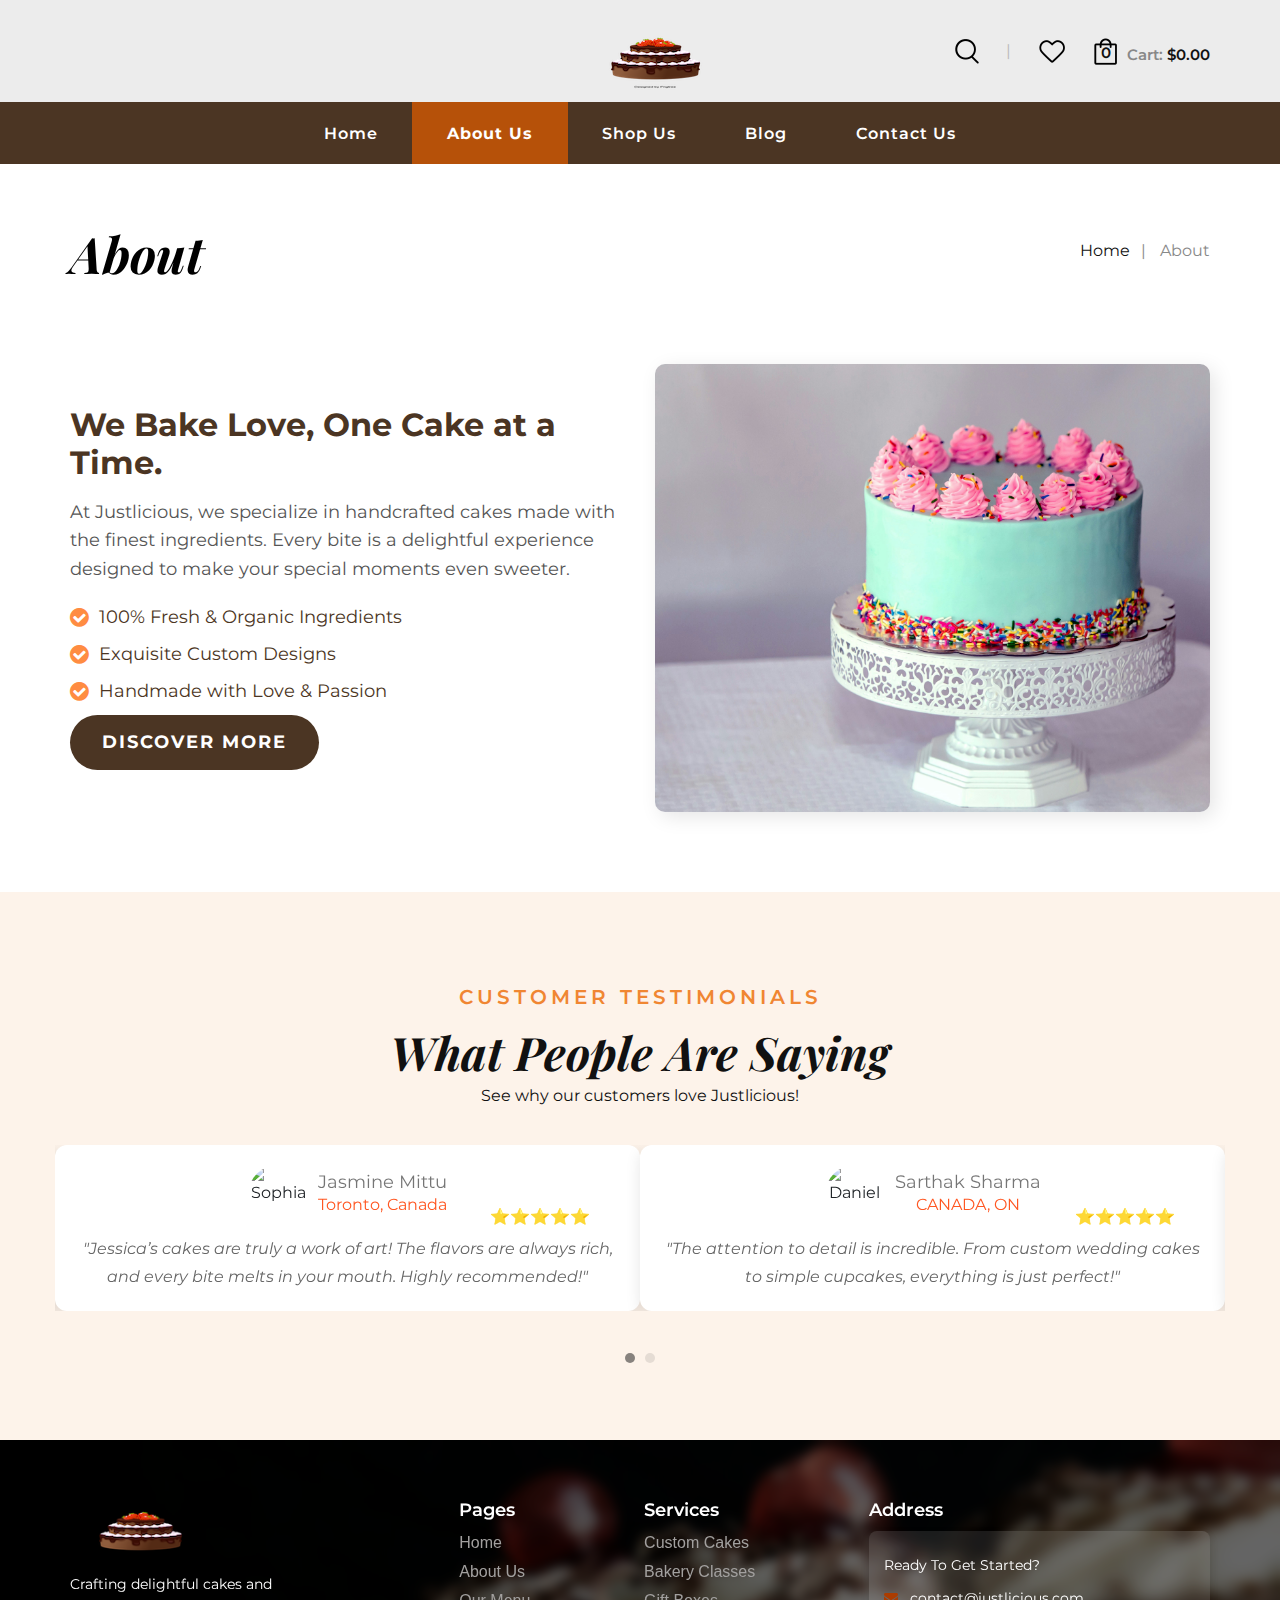
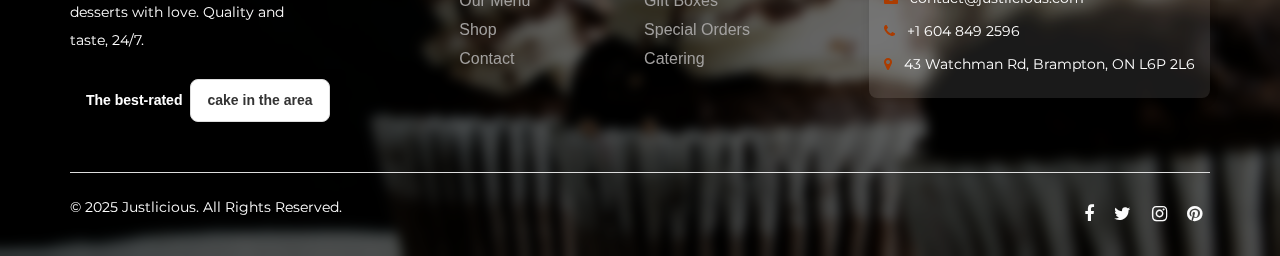
==== commit d2256e94: "Added more pages and styling" ====
--- a/about.html
+++ b/about.html
@@ -33,114 +33,121 @@
     <div id="preloder">
         <div class="loader"></div>
     </div>
-
+    <script>
+        document.addEventListener("DOMContentLoaded", function() {
+            // Get the current page file name
+            let currentPage = window.location.pathname.split("/").pop();
+            if (currentPage === "" || currentPage === "index.html") currentPage = "index.html"; // Default to home page
+    
+            // Select all menu items
+            let menuLinks = document.querySelectorAll(".header__menu ul li a");
+    
+            // Loop through each menu link and set active class
+            menuLinks.forEach(link => {
+                if (link.getAttribute("href") === currentPage) {
+                    link.classList.add("active");
+                }
+            });
+        });
+    </script>
+    
     <!-- Offcanvas Menu Begin -->
     <div class="offcanvas-menu-overlay"></div>
     <div class="offcanvas-menu-wrapper">
         <div class="offcanvas__cart">
             <div class="offcanvas__cart__links">
-                <a href="#" class="search-switch"><img src="img/icon/search.png" alt=""></a>
+                <a href="#" class="search-switch"><img src="img/cakes/WhatsApp Image 2025-03-05 at 21.01.12.jpeg" alt=""></a>
                 <a href="#"><img src="img/icon/heart.png" alt=""></a>
             </div>
             <div class="offcanvas__cart__item">
                 <a href="#"><img src="img/icon/cart.png" alt=""> <span>0</span></a>
                 <div class="cart__price">Cart: <span>$0.00</span></div>
             </div>
-        </div>
+        </div> 
         <div class="offcanvas__logo">
-            <a href="./index.html"><img src="img/logo.png" alt=""></a>
+            <a href="./index.html"><img src="img/cakes/2.jpeg" alt=""></a>
         </div>
         <div id="mobile-menu-wrap"></div>
-        <div class="offcanvas__option">
+        <!-- <div class="offcanvas__option">
             <ul>
-                <li>USD <span class="arrow_carrot-down"></span>
+                <li>CAD <span class="arrow_carrot-down"></span>
                     <ul>
-                        <li>EUR</li>
+                        <li>CAD</li>
                         <li>USD</li>
                     </ul>
                 </li>
                 <li>ENG <span class="arrow_carrot-down"></span>
                     <ul>
-                        <li>Spanish</li>
-                        <li>ENG</li>
+                        <li>ENGLISH</li>
                     </ul>
                 </li>
                 <li><a href="#">Sign in</a> <span class="arrow_carrot-down"></span></li>
             </ul>
-        </div>
+        </div> -->
     </div>
     <!-- Offcanvas Menu End -->
 
     <!-- Header Section Begin -->
-    <header class="header">
-        <div class="header__top">
-            <div class="container">
-                <div class="row">
-                    <div class="col-lg-12">
-                        <div class="header__top__inner">
-                            <div class="header__top__left">
-                                <ul>
-                                    <li>USD <span class="arrow_carrot-down"></span>
-                                        <ul>
-                                            <li>EUR</li>
-                                            <li>USD</li>
-                                        </ul>
-                                    </li>
-                                    <li>ENG <span class="arrow_carrot-down"></span>
-                                        <ul>
-                                            <li>Spanish</li>
-                                            <li>ENG</li>
-                                        </ul>
-                                    </li>
-                                    <li><a href="#">Sign in</a> <span class="arrow_carrot-down"></span></li>
-                                </ul>
-                            </div>
-                            <div class="header__logo">
-                                <a href="./index.html"><img src="img/logo.png" alt=""></a>
-                            </div>
-                            <div class="header__top__right">
-                                <div class="header__top__right__links">
-                                    <a href="#" class="search-switch"><img src="img/icon/search.png" alt=""></a>
-                                    <a href="#"><img src="img/icon/heart.png" alt=""></a>
-                                </div>
-                                <div class="header__top__right__cart">
-                                    <a href="#"><img src="img/icon/cart.png" alt=""> <span>0</span></a>
-                                    <div class="cart__price">Cart: <span>$0.00</span></div>
-                                </div>
-                            </div>
-                        </div>
-                    </div>
-                </div>
-                <div class="canvas__open"><i class="fa fa-bars"></i></div>
-            </div>
-        </div>
+<header class="header">
+    <div class="header__top">
         <div class="container">
             <div class="row">
                 <div class="col-lg-12">
-                    <nav class="header__menu mobile-menu">
-                        <ul>
-                            <li><a href="./index.html">Home</a></li>
-                            <li class="active"><a href="./about.html">About</a></li>
-                            <li><a href="./shop.html">Shop</a></li>
-                            <li><a href="#">Pages</a>
-                                <ul class="dropdown">
-                                    <li><a href="./shop-details.html">Shop Details</a></li>
-                                    <li><a href="./shoping-cart.html">Shoping Cart</a></li>
-                                    <li><a href="./checkout.html">Check Out</a></li>
-                                    <li><a href="./wisslist.html">Wisslist</a></li>
-                                    <li><a href="./Class.html">Class</a></li>
-                                    <li><a href="./blog-details.html">Blog Details</a></li>
-                                </ul>
-                            </li>
-                            <li><a href="./blog.html">Blog</a></li>
-                            <li><a href="./contact.html">Contact</a></li>
-                        </ul>
-                    </nav>
-                </div>
-            </div>
-        </div>
-    </header>
-    <!-- Header Section End -->
+                    <div class="header__top__inner">
+                        <div class="header__logo">
+                            <a href="index.html"><img src="img/cakes/logo.png" alt="Logo"></a>
+                        </div>
+                        <div class="header__top__right">
+                            <div class="header__top__right__links">
+                                <a href="#" class="search-switch"><img src="img/icon/search.png" alt=""></a>
+                                <a href="#"><img src="img/icon/heart.png" alt=""></a>
+                            </div>
+                            <div class="header__top__right__cart">
+                                <a href="#"><img src="img/icon/cart.png" alt=""> <span>0</span></a>
+                                <div class="cart__price">Cart: <span>$0.00</span></div>
+                            </div>
+                        </div>
+                    </div>
+                </div>
+            </div>
+            <div class="canvas__open"><i class="fa fa-bars"></i></div>
+        </div>
+    </div>
+    <div class="container">
+        <div class="row">
+            <div class="col-lg-12">
+                <nav class="header__menu mobile-menu">
+                    <ul>
+                        <li><a href="index.html">Home</a></li>
+                        <li><a href="about.html">About Us</a></li>
+                        <li><a href="shop.html">Shop Us</a></li>
+                        <li><a href="blog.html">Blog</a></li>
+                        <li><a href="contact.html">Contact Us</a></li>
+                    </ul>
+                </nav>
+            </div>
+        </div>
+    </div>
+</header>
+<!-- Header Section End -->
+ <style>
+    /* Style for the active menu item */
+.header__menu ul li a.active {
+    color: #ffffff; /* Change text color */
+    font-weight: bold;
+    /* border-bottom: 3px solid #ff5722; Underline effect */
+    background-color: #b65109;
+    transition: all 0.3s ease-in-out;
+}
+
+/* Hover effect for menu items */
+.header__menu ul li a:hover {
+    color: #b8640c;
+    transition: color 0.3s ease;
+}
+
+ </style>
+
 
     <!-- Breadcrumb Begin -->
     <div class="breadcrumb-option">
@@ -162,349 +169,521 @@
     </div>
     <!-- Breadcrumb End -->
 
-    <!-- About Section Begin -->
-    <section class="about spad">
-        <div class="container">
-            <div class="row">
-                <div class="col-lg-12">
-                    <div class="about__video set-bg" data-setbg="img/about-video.jpg">
-                        <a href="https://www.youtube.com/watch?v=8PJ3_p7VqHw&list=RD8PJ3_p7VqHw&start_radio=1"
-                        class="play-btn video-popup"><i class="fa fa-play"></i></a>
-                    </div>
-                </div>
-            </div>
-            <div class="row">
-                <div class="col-lg-6 col-md-6">
-                    <div class="about__text">
-                        <div class="section-title">
-                            <span>About Cake shop</span>
-                            <h2>Cakes and bakes from the house of Queens!</h2>
+<!-- About Section Begin -->
+<section class="about spad">
+    <div class="container">
+        <div class="row align-items-center">
+            <div class="col-lg-6">
+                <div class="about__text">
+                    <h2>We Bake Love, One Cake at a Time.</h2>
+                    <p>At Justlicious, we specialize in handcrafted cakes made with the finest ingredients. Every bite is a delightful experience designed to make your special moments even sweeter.</p>
+                    <ul class="about__features">
+                        <li><i class="fa fa-check-circle"></i> 100% Fresh & Organic Ingredients</li>
+                        <li><i class="fa fa-check-circle"></i> Exquisite Custom Designs</li>
+                        <li><i class="fa fa-check-circle"></i> Handmade with Love & Passion</li>
+                    </ul>
+                    <a href="#" class="primary-btn">Discover More</a>
+                </div>
+            </div>
+            <div class="col-lg-6 text-center">
+                <div class="about__image">
+                    <img src="img/cakes/Cake/david-holifield-g5bgYkKa8y0-unsplash.jpg" alt="Baking Perfection">
+                </div>
+            </div>
+        </div>
+    </div>
+</section>
+<!-- About Section End -->
+
+<style>
+.about {
+    background: #fff;
+    padding: 80px 0;
+}
+.about__text h2 {
+    font-size: 32px;
+    font-weight: bold;
+    color: #4b3523;
+    margin-bottom: 15px;
+}
+.about__text p {
+    font-size: 18px;
+    color: #555;
+    line-height: 1.6;
+    margin-bottom: 20px;
+}
+.about__features {
+    list-style: none;
+    padding: 0;
+}
+.about__features li {
+    font-size: 18px;
+    margin-bottom: 10px;
+    display: flex;
+    align-items: center;
+    color: #4b3523;
+}
+.about__features i {
+    color: #ff8c42;
+    margin-right: 10px;
+    font-size: 22px;
+}
+.primary-btn {
+    display: inline-block;
+    padding: 14px 32px;
+    background: #4b3523;
+    color: white;
+    font-size: 18px;
+    font-weight: bold;
+    border-radius: 30px;
+    text-decoration: none;
+    transition: background 0.3s ease, transform 0.2s ease;
+}
+.primary-btn:hover {
+    background: #8b5e3c;
+    transform: scale(1.05);
+}
+.about__image img {
+    width: 100%;
+    border-radius: 10px;
+    box-shadow: 5px 5px 20px rgba(0, 0, 0, 0.1);
+}
+</style>
+
+
+   <!-- Testimonial Section Begin -->
+<section class="testimonial spad">
+    <div class="container">
+        <div class="row">
+            <div class="col-lg-12 text-center">
+                <div class="section-title">
+                    <span>Customer Testimonials</span>
+                    <h2>What People Are Saying</h2>
+                    <p>See why our customers love Justlicious!</p>
+                </div>
+            </div>
+        </div>
+        <div class="row">
+            <div class="testimonial__slider owl-carousel">
+                <!-- Testimonial 1 -->
+                <div class="testimonial__item" style="background: #fff; padding: 20px; border-radius: 12px; box-shadow: 0px 5px 15px rgba(0, 0, 0, 0.1); text-align: center; transition: transform 0.3s ease;">
+                    <div class="testimonial__author" style="display: flex; align-items: center; justify-content: center; margin-bottom: 10px;">
+                        <img src="https://randomuser.me/api/portraits/women/45.jpg" alt="Sophia" style="width: 60px; height: 60px; border-radius: 50%; margin-right: 10px;">
+                        <div>
+                            <h5 style="margin: 0; font-size: 18px;">Jasmine Mittu</h5>
+                            <span style="color: #ff5722;">Toronto, Canada</span>
                         </div>
-                        <p>The "Cake Shop" is a Jordanian Brand that started as a small family business. The owners are
-                        Dr. Iyad Sultan and Dr. Sereen Sharabati, supported by a staff of 80 employees.</p>
-                    </div>
-                </div>
-                <div class="col-lg-6 col-md-6">
-                    <div class="about__bar">
-                        <div class="about__bar__item">
-                            <p>Cake design</p>
-                            <div id="bar1" class="barfiller">
-                                <div class="tipWrap"><span class="tip"></span></div>
-                                <span class="fill" data-percentage="95"></span>
-                            </div>
+                    </div>
+                    <div class="rating" style="margin-bottom: 10px;">
+                        ⭐⭐⭐⭐⭐
+                    </div>
+                    <p style="font-size: 16px; color: #666;">"Jessica’s cakes are truly a work of art! The flavors are always rich, and every bite melts in your mouth. Highly recommended!"</p>
+                </div>
+
+                <!-- Testimonial 2 -->
+                <div class="testimonial__item" style="background: #fff; padding: 20px; border-radius: 12px; box-shadow: 0px 5px 15px rgba(0, 0, 0, 0.1); text-align: center; transition: transform 0.3s ease;">
+                    <div class="testimonial__author" style="display: flex; align-items: center; justify-content: center; margin-bottom: 10px;">
+                        <img src="https://randomuser.me/api/portraits/men/32.jpg" alt="Daniel" style="width: 60px; height: 60px; border-radius: 50%; margin-right: 10px;">
+                        <div>
+                            <h5 style="margin: 0; font-size: 18px;">Sarthak Sharma</h5>
+                            <span style="color: #ff5722;">CANADA, ON</span>
                         </div>
-                        <div class="about__bar__item">
-                            <p>Cake Class</p>
-                            <div id="bar2" class="barfiller">
-                                <div class="tipWrap"><span class="tip"></span></div>
-                                <span class="fill" data-percentage="80"></span>
-                            </div>
+                    </div>
+                    <div class="rating" style="margin-bottom: 10px;">
+                        ⭐⭐⭐⭐⭐
+                    </div>
+                    <p style="font-size: 16px; color: #666;">"The attention to detail is incredible. From custom wedding cakes to simple cupcakes, everything is just perfect!"</p>
+                </div>
+
+                <!-- Testimonial 3 -->
+                <div class="testimonial__item" style="background: #fff; padding: 20px; border-radius: 12px; box-shadow: 0px 5px 15px rgba(0, 0, 0, 0.1); text-align: center; transition: transform 0.3s ease;">
+                    <div class="testimonial__author" style="display: flex; align-items: center; justify-content: center; margin-bottom: 10px;">
+                        <img src="https://randomuser.me/api/portraits/women/39.jpg" alt="Emily" style="width: 60px; height: 60px; border-radius: 50%; margin-right: 10px;">
+                        <div>
+                            <h5 style="margin: 0; font-size: 18px;">Mehar</h5>
+                            <span style="color: #ff5722;">Canada, ON</span>
                         </div>
-                        <div class="about__bar__item">
-                            <p>Cake Recipes</p>
-                            <div id="bar3" class="barfiller">
-                                <div class="tipWrap"><span class="tip"></span></div>
-                                <span class="fill" data-percentage="90"></span>
-                            </div>
+                    </div>
+                    <div class="rating" style="margin-bottom: 10px;">
+                        ⭐⭐⭐⭐⭐
+                    </div>
+                    <p style="font-size: 16px; color: #666;">"Justlicious never disappoints! I ordered a birthday cake, and it was not only stunning but also the best-tasting cake ever!"</p>
+                </div>
+            </div>
+        </div>
+    </div>
+</section>
+<!-- Testimonial Section End -->
+
+   <!-- Team Section Begin
+<section class="team spad">
+    <div class="container">
+        <div class="section-title text-center">
+            <h2>Meet Our Amazing Team</h2>
+            <p>Our passionate team brings creativity and expertise to every cake we craft.</p>
+        </div>
+        <div class="row">
+            Team Member 1
+            <div class="col-lg-4 col-md-6 col-sm-12"> -->
+                <!-- <div class="team__item"> -->
+                    <!-- <img src="img/team/team-1.jpg" alt="Team Member"> -->
+                    <!-- <div class="team__info">
+                        <h5>Jessica</h5>
+                        <span>Founder & Head Baker</span>
+                        <div class="team__social">
+                            <a href="#"><i class="fa fa-facebook"></i></a>
+                            <a href="#"><i class="fa fa-instagram"></i></a> -->
+                        <!-- </div> -->
+                    <!-- </div> -->
+                <!-- </div> -->
+            <!-- </div> -->
+
+            <!-- Team Member 2
+            <div class="col-lg-4 col-md-6 col-sm-12">
+                <div class="team__item">
+                    <img src="img/cakes//Jessica.png" alt="Team Member" style="">
+                    <div class="team__info">
+                        <h5>Sarah Johnson</h5>
+                        <span>Lead Cake Designer</span>
+                        <div class="team__social">
+                            <a href="#"><i class="fa fa-facebook"></i></a>
+                            <a href="#"><i class="fa fa-instagram"></i></a>
                         </div>
                     </div>
                 </div>
-            </div>
-        </div>
-    </section>
-    <!-- About Section End -->
-
-    <!-- Testimonial Section Begin -->
-    <section class="testimonial spad">
-        <div class="container">
-            <div class="row">
-                <div class="col-lg-12 text-center">
-                    <div class="section-title">
-                        <span>Testimonial</span>
-                        <h2>Our client say</h2>
-                    </div>
-                </div>
-            </div>
-            <div class="row">
-                <div class="testimonial__slider owl-carousel">
-                    <div class="col-lg-6">
-                        <div class="testimonial__item">
-                            <div class="testimonial__author">
-                                <div class="testimonial__author__pic">
-                                    <img src="img/testimonial/ta-1.jpg" alt="">
-                                </div>
-                                <div class="testimonial__author__text">
-                                    <h5>Kerry D.Silva</h5>
-                                    <span>New york</span>
-                                </div>
-                            </div>
-                            <div class="rating">
-                                <span class="icon_star"></span>
-                                <span class="icon_star"></span>
-                                <span class="icon_star"></span>
-                                <span class="icon_star"></span>
-                                <span class="icon_star-half_alt"></span>
-                            </div>
-                            <p>Lorem ipsum dolor sit amet, consectetur adipiscing elit, sed do eiusmod tempor incididunt
-                            ut labore et dolore magna aliqua viverra lacus vel facilisis.</p>
+            </div> -->
+
+            <!-- Team Member 3
+            <div class="col-lg-4 col-md-6 col-sm-12">
+                <div class="team__item">
+                    <img src="img/team/team-3.jpg" alt="Team Member">
+                    <div class="team__info">
+                        <h5>Michael Carter</h5>
+                        <span>Pastry Chef</span>
+                        <div class="team__social">
+                            <a href="#"><i class="fa fa-facebook"></i></a>
+                            <a href="#"><i class="fa fa-instagram"></i></a>
                         </div>
                     </div>
-                    <div class="col-lg-6">
-                        <div class="testimonial__item">
-                            <div class="testimonial__author">
-                                <div class="testimonial__author__pic">
-                                    <img src="img/testimonial/ta-2.jpg" alt="">
-                                </div>
-                                <div class="testimonial__author__text">
-                                    <h5>Kerry D.Silva</h5>
-                                    <span>New york</span>
-                                </div>
-                            </div>
-                            <div class="rating">
-                                <span class="icon_star"></span>
-                                <span class="icon_star"></span>
-                                <span class="icon_star"></span>
-                                <span class="icon_star"></span>
-                                <span class="icon_star-half_alt"></span>
-                            </div>
-                            <p>Lorem ipsum dolor sit amet, consectetur adipiscing elit, sed do eiusmod tempor incididunt
-                            ut labore et dolore magna aliqua viverra lacus vel facilisis.</p>
-                        </div>
-                    </div>
-                    <div class="col-lg-6">
-                        <div class="testimonial__item">
-                            <div class="testimonial__author">
-                                <div class="testimonial__author__pic">
-                                    <img src="img/testimonial/ta-1.jpg" alt="">
-                                </div>
-                                <div class="testimonial__author__text">
-                                    <h5>Ophelia Nunez</h5>
-                                    <span>London</span>
-                                </div>
-                            </div>
-                            <div class="rating">
-                                <span class="icon_star"></span>
-                                <span class="icon_star"></span>
-                                <span class="icon_star"></span>
-                                <span class="icon_star"></span>
-                                <span class="icon_star-half_alt"></span>
-                            </div>
-                            <p>Lorem ipsum dolor sit amet, consectetur adipiscing elit, sed do eiusmod tempor incididunt
-                            ut labore et dolore magna aliqua viverra lacus vel facilisis.</p>
-                        </div>
-                    </div>
-                    <div class="col-lg-6">
-                        <div class="testimonial__item">
-                            <div class="testimonial__author">
-                                <div class="testimonial__author__pic">
-                                    <img src="img/testimonial/ta-2.jpg" alt="">
-                                </div>
-                                <div class="testimonial__author__text">
-                                    <h5>Kerry D.Silva</h5>
-                                    <span>New york</span>
-                                </div>
-                            </div>
-                            <div class="rating">
-                                <span class="icon_star"></span>
-                                <span class="icon_star"></span>
-                                <span class="icon_star"></span>
-                                <span class="icon_star"></span>
-                                <span class="icon_star-half_alt"></span>
-                            </div>
-                            <p>Lorem ipsum dolor sit amet, consectetur adipiscing elit, sed do eiusmod tempor incididunt
-                            ut labore et dolore magna aliqua viverra lacus vel facilisis.</p>
-                        </div>
-                    </div>
-                    <div class="col-lg-6">
-                        <div class="testimonial__item">
-                            <div class="testimonial__author">
-                                <div class="testimonial__author__pic">
-                                    <img src="img/testimonial/ta-1.jpg" alt="">
-                                </div>
-                                <div class="testimonial__author__text">
-                                    <h5>Ophelia Nunez</h5>
-                                    <span>London</span>
-                                </div>
-                            </div>
-                            <div class="rating">
-                                <span class="icon_star"></span>
-                                <span class="icon_star"></span>
-                                <span class="icon_star"></span>
-                                <span class="icon_star"></span>
-                                <span class="icon_star-half_alt"></span>
-                            </div>
-                            <p>Lorem ipsum dolor sit amet, consectetur adipiscing elit, sed do eiusmod tempor incididunt
-                            ut labore et dolore magna aliqua viverra lacus vel facilisis.</p>
-                        </div>
-                    </div>
-                    <div class="col-lg-6">
-                        <div class="testimonial__item">
-                            <div class="testimonial__author">
-                                <div class="testimonial__author__pic">
-                                    <img src="img/testimonial/ta-2.jpg" alt="">
-                                </div>
-                                <div class="testimonial__author__text">
-                                    <h5>Kerry D.Silva</h5>
-                                    <span>New york</span>
-                                </div>
-                            </div>
-                            <div class="rating">
-                                <span class="icon_star"></span>
-                                <span class="icon_star"></span>
-                                <span class="icon_star"></span>
-                                <span class="icon_star"></span>
-                                <span class="icon_star-half_alt"></span>
-                            </div>
-                            <p>Lorem ipsum dolor sit amet, consectetur adipiscing elit, sed do eiusmod tempor incididunt
-                            ut labore et dolore magna aliqua viverra lacus vel facilisis.</p>
-                        </div>
-                    </div>
-                </div>
-            </div>
-        </div>
-    </section>
-    <!-- Testimonial Section End -->
-
-    <!-- Team Section Begin -->
-    <section class="team spad">
-        <div class="container">
-            <div class="row">
-                <div class="col-lg-7 col-md-7 col-sm-7">
-                    <div class="section-title">
-                        <span>Our team</span>
-                        <h2>Sweet Baker </h2>
-                    </div>
-                </div>
-                <div class="col-lg-5 col-md-5 col-sm-5">
-                    <div class="team__btn">
-                        <a href="#" class="primary-btn">Join Us</a>
-                    </div>
-                </div>
-            </div>
-            <div class="row">
-                <div class="col-lg-3  col-md-6 col-sm-6">
-                    <div class="team__item set-bg" data-setbg="img/team/team-1.jpg">
-                        <div class="team__item__text">
-                            <h6>Randy Butler</h6>
-                            <span>Decorater</span>
-                            <div class="team__item__social">
-                                <a href="#"><i class="fa fa-facebook"></i></a>
-                                <a href="#"><i class="fa fa-twitter"></i></a>
-                                <a href="#"><i class="fa fa-instagram"></i></a>
-                                <a href="#"><i class="fa fa-youtube-play"></i></a>
-                            </div>
-                        </div>
-                    </div>
-                </div>
-                <div class="col-lg-3  col-md-6 col-sm-6">
-                    <div class="team__item set-bg" data-setbg="img/team/team-2.jpg">
-                        <div class="team__item__text">
-                            <h6>Randy Butler</h6>
-                            <span>Decorater</span>
-                            <div class="team__item__social">
-                                <a href="#"><i class="fa fa-facebook"></i></a>
-                                <a href="#"><i class="fa fa-twitter"></i></a>
-                                <a href="#"><i class="fa fa-instagram"></i></a>
-                                <a href="#"><i class="fa fa-youtube-play"></i></a>
-                            </div>
-                        </div>
-                    </div>
-                </div>
-                <div class="col-lg-3  col-md-6 col-sm-6">
-                    <div class="team__item set-bg" data-setbg="img/team/team-3.jpg">
-                        <div class="team__item__text">
-                            <h6>Randy Butler</h6>
-                            <span>Decorater</span>
-                            <div class="team__item__social">
-                                <a href="#"><i class="fa fa-facebook"></i></a>
-                                <a href="#"><i class="fa fa-twitter"></i></a>
-                                <a href="#"><i class="fa fa-instagram"></i></a>
-                                <a href="#"><i class="fa fa-youtube-play"></i></a>
-                            </div>
-                        </div>
-                    </div>
-                </div>
-                <div class="col-lg-3  col-md-6 col-sm-6">
-                    <div class="team__item set-bg" data-setbg="img/team/team-4.jpg">
-                        <div class="team__item__text">
-                            <h6>Randy Butler</h6>
-                            <span>Decorater</span>
-                            <div class="team__item__social">
-                                <a href="#"><i class="fa fa-facebook"></i></a>
-                                <a href="#"><i class="fa fa-twitter"></i></a>
-                                <a href="#"><i class="fa fa-instagram"></i></a>
-                                <a href="#"><i class="fa fa-youtube-play"></i></a>
-                            </div>
-                        </div>
-                    </div>
-                </div>
-            </div>
-        </div>
-    </section>
-    <!-- Team Section End -->
-
-    <!-- Footer Section Begin -->
-    <footer class="footer set-bg" data-setbg="img/footer-bg.jpg">
-        <div class="container">
-            <div class="row">
-                <div class="col-lg-4 col-md-6 col-sm-6">
-                    <div class="footer__widget">
-                        <h6>WORKING HOURS</h6>
-                        <ul>
-                            <li>Monday - Friday: 08:00 am – 08:30 pm</li>
-                            <li>Saturday: 10:00 am – 16:30 pm</li>
-                            <li>Sunday: 10:00 am – 16:30 pm</li>
-                        </ul>
-                    </div>
-                </div>
-                <div class="col-lg-4 col-md-6 col-sm-6">
-                    <div class="footer__about">
-                        <div class="footer__logo">
-                            <a href="#"><img src="img/footer-logo.png" alt=""></a>
-                        </div>
-                        <p>Lorem ipsum dolor amet, consectetur adipiscing elit, sed do eiusmod tempor incididunt ut
-                        labore dolore magna aliqua.</p>
-                        <div class="footer__social">
-                            <a href="#"><i class="fa fa-facebook"></i></a>
-                            <a href="#"><i class="fa fa-twitter"></i></a>
-                            <a href="#"><i class="fa fa-instagram"></i></a>
-                            <a href="#"><i class="fa fa-youtube-play"></i></a>
-                        </div>
-                    </div>
-                </div>
-                <div class="col-lg-4 col-md-6 col-sm-6">
-                    <div class="footer__newslatter">
-                        <h6>Subscribe</h6>
-                        <p>Get latest updates and offers.</p>
-                        <form action="#">
-                            <input type="text" placeholder="Email">
-                            <button type="submit"><i class="fa fa-send-o"></i></button>
-                        </form>
-                    </div>
-                </div>
-            </div>
-        </div>
-        <div class="copyright">
-            <div class="container">
-                <div class="row">
-                    <div class="col-lg-7">
-                        <p class="footer-company-name"> All Rights Reserved </p>
-                  </div>
-                  <div class="col-lg-5">
-                    <div class="copyright__widget">
-                        <ul>
-                            <li><a href="#">Privacy Policy</a></li>
-                            <li><a href="#">Terms & Conditions</a></li>
-                            <li><a href="#">Site Map</a></li>
-                        </ul>
-                    </div>
-                </div>
+                </div>
+            </div> -->
+        <!-- </div> -->
+    <!-- </div> -->
+<!-- </section> -->
+<!-- Team Section End -->
+
+<!-- <style>
+/* General Section Styling */
+.team {
+    background: linear-gradient(135deg, #8b5e3c, #4b3523);
+    color: white;
+    padding: 80px 0;
+}
+
+/* Section Title */
+.section-title h2 {
+    font-size: 36px;
+    font-weight: bold;
+    color: white;
+}
+.section-title p {
+    font-size: 18px;
+    color: #ddd;
+}
+
+/* Team Card Styling */
+.team__item {
+    background: white;
+    border-radius: 12px;
+    text-align: center;
+    overflow: hidden;
+    transition: transform 0.3s ease, box-shadow 0.3s ease;
+    box-shadow: 0px 5px 15px rgba(0, 0, 0, 0.2);
+}
+.team__item img {
+    width: 100%;
+    border-radius: 12px 12px 0 0;
+}
+.team__info {
+    padding: 20px;
+}
+.team__info h5 {
+    font-size: 22px;
+    font-weight: bold;
+    color: #4b3523;
+}
+.team__info span {
+    font-size: 16px;
+    color: #777;
+}
+
+/* Social Icons */
+.team__social {
+    margin-top: 10px;
+}
+.team__social a {
+    display: inline-block;
+    margin: 0 8px;
+    color: #8b5e3c;
+    font-size: 20px;
+    transition: color 0.3s ease, transform 0.2s ease;
+}
+.team__social a:hover {
+    color: #4b3523;
+    transform: scale(1.1);
+}
+
+/* Hover Effects */
+.team__item:hover {
+    transform: translateY(-5px);
+    box-shadow: 0px 8px 25px rgba(0, 0, 0, 0.3);
+}
+
+/* Mobile Responsive */
+@media (max-width: 768px) {
+    .team__item {
+        margin-bottom: 20px;
+    }
+}
+</style> -->
+
+
+
+  <!-- Footer Section Begin -->
+  
+  <footer class="footer set-bg" data-setbg="img/cakes/new_cakes/michaela-baum-VnM6_liIRJ0-unsplash.jpg">
+    <div class="container">
+        <div class="footer-wrapper">
+            <!-- Brand Info -->
+            <div class="footer-brand">
+                <img src="img/cakes/logo.png" alt="Justlicious Logo">
+                <p>Crafting delightful cakes and desserts with love. Quality and taste, 24/7.</p>
+                <div class="footer-buttons">
+                    <span class="app-btn black"></i> The best-rated</a>
+                    <span class="app-btn white"></i> cake in the area</a>
+                </div>
+            </div>
+
+            <!-- Navigation Links -->
+            <div class="footer-links">
+                <h4>Pages</h4>
+                <ul>
+                    <li><a href="#">Home</a></li>
+                    <li><a href="#">About Us</a></li>
+                    <li><a href="#">Our Menu</a></li>
+                    <li><a href="#">Shop</a></li>
+                    <li><a href="#">Contact</a></li>
+                </ul>
+            </div>
+
+            <div class="footer-links">
+                <h4>Services</h4>
+                <ul>
+                    <li><a href="#">Custom Cakes</a></li>
+                    <li><a href="#">Bakery Classes</a></li>
+                    <li><a href="#">Gift Boxes</a></li>
+                    <li><a href="#">Special Orders</a></li>
+                    <li><a href="#">Catering</a></li>
+                </ul>
+            </div>
+
+            <!-- Contact Section -->
+            <div class="footer-contact">
+                <h4>Address</h4>
+                <div class="contact-card">
+                    <p>Ready To Get Started?</p>
+                    <p><i class="fa fa-envelope"></i> contact@justlicious.com</p>
+                    <p><i class="fa fa-phone"></i> +1 604 849 2596</p>
+                    <p><i class="fa fa-map-marker"></i> 43 Watchman Rd, Brampton, ON L6P 2L6</p>
+                </div>
+            </div>
+        </div>
+
+        <!-- Social Links -->
+        <div class="footer-bottom">
+            <p>© 2025 Justlicious. All Rights Reserved.</p>
+            <div class="footer-social">
+                <a href="#"><i class="fa fa-facebook"></i></a>
+                <a href="#"><i class="fa fa-twitter"></i></a>
+                <a href="#"><i class="fa fa-instagram"></i></a>
+                <a href="#"><i class="fa fa-pinterest"></i></a>
             </div>
         </div>
     </div>
 </footer>
-<!-- Footer Section End -->
-
+<style>
+/* Footer Styles */
+.footer {
+position: relative;
+background: url('img/cakes/new_cakes/michaela-baum-VnM6_liIRJ0-unsplash.jpg') center/cover no-repeat;
+padding: 60px 0 20px;
+font-family: 'Poppins', sans-serif;
+color: white;
+overflow: hidden;
+}
+
+/* Blurred Overlay */
+.footer::after {
+content: "";
+position: absolute;
+top: 0;
+left: 0;
+width: 100%;
+height: 100%;
+backdrop-filter: blur(6px); /* Apply blur */
+background: rgba(0, 0, 0, 0.6); /* Dark transparent overlay */
+z-index: 1;
+}
+
+/* Ensures footer content stays above the blur */
+.footer .container {
+position: relative;
+z-index: 2;
+}
+
+/* Footer Layout */
+.footer-wrapper {
+display: flex;
+justify-content: space-between;
+flex-wrap: wrap;
+gap: 40px;
+}
+
+/* Brand Info */
+.footer-brand img {
+width: 140px;
+margin-bottom: 10px;
+}
+
+.footer-brand p {
+font-size: 14px;
+color: #ffffff;
+max-width: 250px;
+}
+
+.footer-buttons {
+display: flex;
+gap: 10px;
+margin-top: 10px;
+}
+
+.app-btn {
+display: flex;
+align-items: center;
+gap: 8px;
+font-size: 14px;
+padding: 10px 16px;
+border-radius: 8px;
+text-decoration: none;
+font-weight: bold;
+transition: 0.3s;
+}
+
+.app-btn.black {
+background: #000;
+color: #fff;
+}
+
+.app-btn.white {
+background: #fff;
+color: #333;
+border: 1px solid #ddd;
+}
+
+/* Footer Links */
+.footer-links h4 {
+font-size: 18px;
+font-weight: 600;
+color: #ffffff;
+margin-bottom: 10px;
+}
+
+.footer-links ul {
+list-style: none;
+padding: 0;
+}
+
+.footer-links ul li {
+margin: 5px 0;
+}
+
+.footer-links ul li a {
+text-decoration: none;
+color: #a2a09f;
+transition: 0.3s;
+}
+
+.footer-links ul li a:hover {
+color: #ab3c00;
+}
+
+/* Contact Card */
+.footer-contact h4 {
+font-size: 18px;
+font-weight: 600;
+color: #ffffff;
+margin-bottom: 10px;
+}
+
+.contact-card {
+background: rgba(255, 255, 255, 0.1); /* Slightly transparent for better visibility */
+padding: 15px;
+border-radius: 8px;
+backdrop-filter: blur(5px); /* Adds slight blur */
+box-shadow: 0px 4px 10px rgba(0, 0, 0, 0.1);
+}
+
+.contact-card p {
+font-size: 14px;
+color: #ffffff;
+margin: 5px 0;
+}
+
+.contact-card i {
+color: #ab3c00;
+margin-right: 8px;
+}
+
+/* Footer Bottom */
+.footer-bottom {
+display: flex;
+justify-content: space-between;
+align-items: center;
+margin-top: 40px;
+padding-top: 20px;
+border-top: 1px solid #ddd;
+}
+
+.footer-bottom p {
+font-size: 14px;
+color: #ffffff;
+}
+
+.footer-social a {
+font-size: 18px;
+color: #fbfbfb;
+margin: 0 8px;
+transition: 0.3s;
+}
+
+.footer-social a:hover {
+color: #ab3c00;
+}
+
+/* Responsive */
+@media (max-width: 1024px) {
+.footer-wrapper {
+    flex-direction: column;
+    gap: 30px;
+}
+.footer-bottom {
+    flex-direction: column;
+    text-align: center;
+    gap: 10px;
+}
+}
+
+</style>    
 <!-- Search Begin -->
 <div class="search-model">
     <div class="h-100 d-flex align-items-center justify-content-center">
--- a/css/style.css
+++ b/css/style.css
@@ -525,7 +525,7 @@
   Hero
 -----------------------*/
 .hero__item {
-  height: 1000px;
+  height: 800px;
   display: -webkit-box;
   display: -ms-flexbox;
   display: flex;
@@ -537,7 +537,7 @@
 
 .hero__text {
   text-align: center;
-  background: #ffffff;
+  background: whitesmoke;
   padding: 65px 70px 70px;
   position: relative;
 }
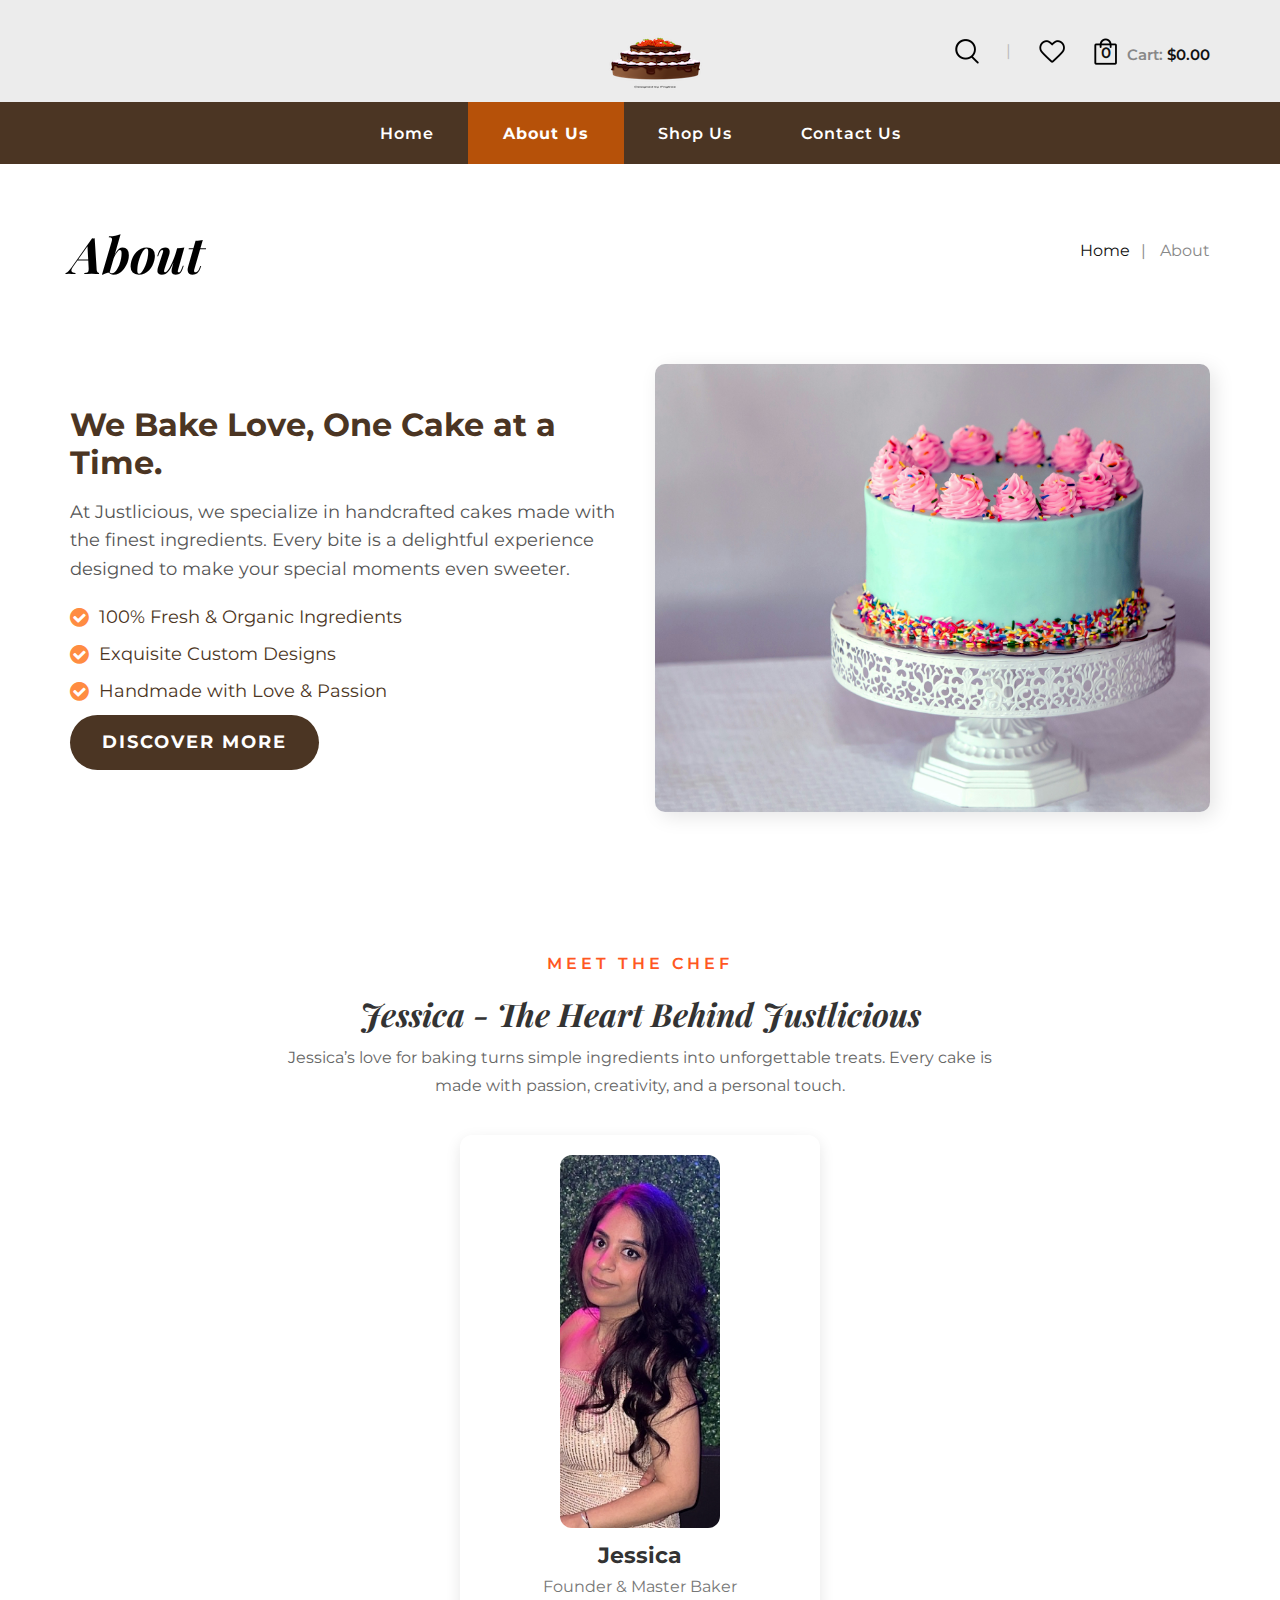
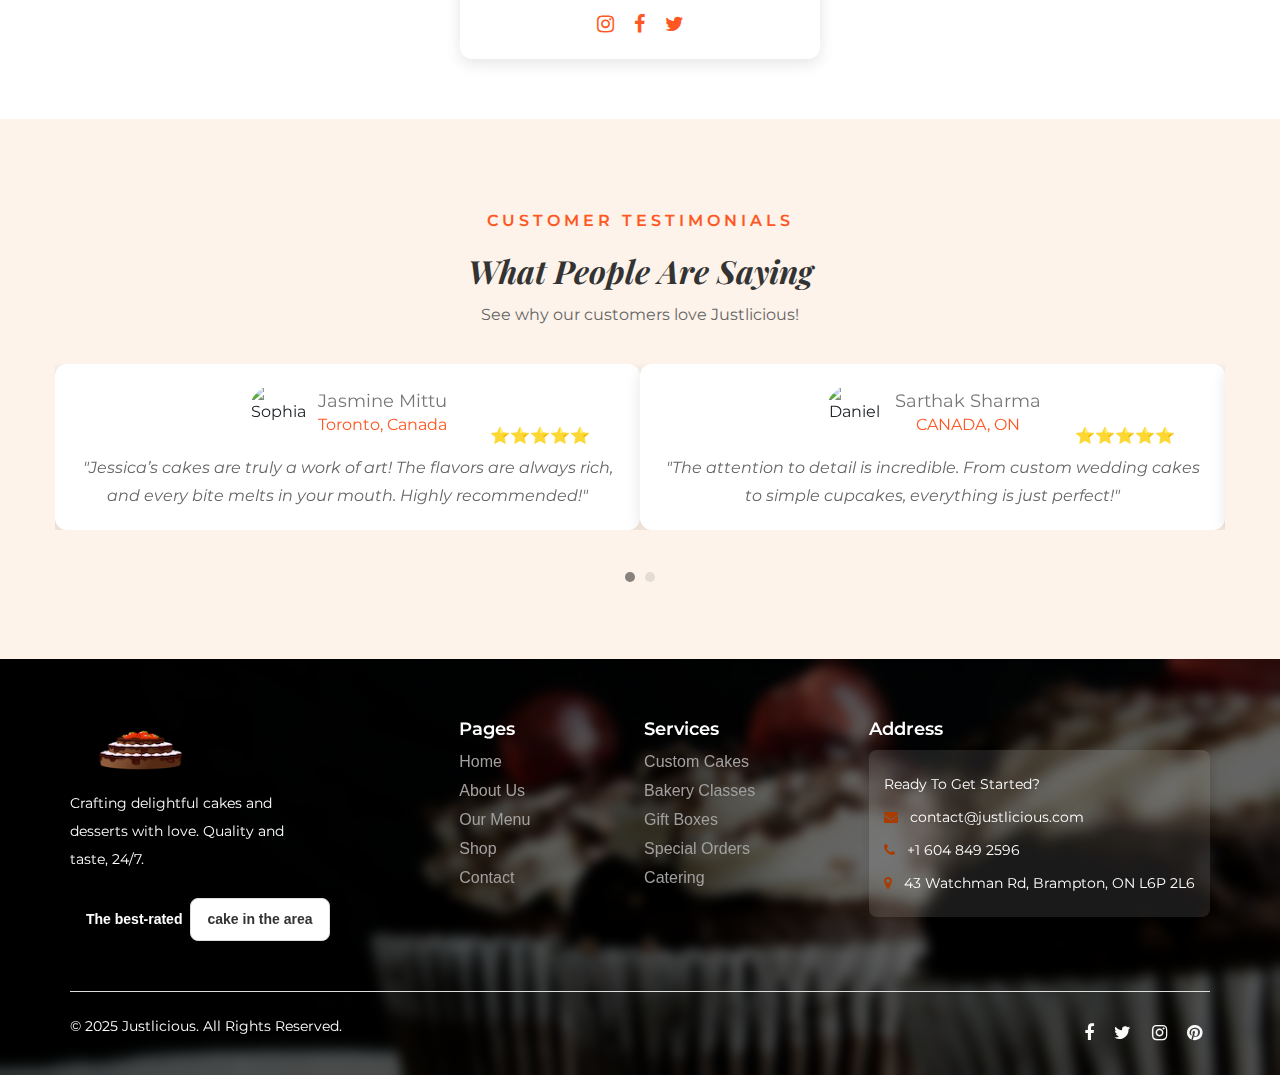
==== commit cf409482: "Added more" ====
--- a/about.html
+++ b/about.html
@@ -121,7 +121,7 @@
                         <li><a href="index.html">Home</a></li>
                         <li><a href="about.html">About Us</a></li>
                         <li><a href="shop.html">Shop Us</a></li>
-                        <li><a href="blog.html">Blog</a></li>
+                        <!-- <li><a href="blog.html">Blog</a></li> -->
                         <li><a href="contact.html">Contact Us</a></li>
                     </ul>
                 </nav>
@@ -249,7 +249,138 @@
     box-shadow: 5px 5px 20px rgba(0, 0, 0, 0.1);
 }
 </style>
-
+<!-- Chef Section Begin -->
+<section class="chef spad">
+    <div class="container text-center">
+        <!-- Section Title -->
+        <div class="row justify-content-center">
+            <div class="col-lg-8">
+                <div class="section-title">
+                    <span>Meet the Chef</span>
+                    <h2>Jessica - The Heart Behind Justlicious</h2>
+                    <p>Jessica’s love for baking turns simple ingredients into unforgettable treats. Every cake is made with passion, creativity, and a personal touch.</p>
+                </div>
+            </div>
+        </div>
+
+        <!-- Chef Profile -->
+        <div class="row justify-content-center">
+            <div class="col-lg-4 col-md-6 col-sm-8">
+                <div class="chef__card">
+                    <img src="img/cakes/new_cakes/abcd.png" alt="Jessica - Justlicious" class="chef__image">
+                    <div class="chef__info">
+                        <h3>Jessica</h3>
+                        <span>Founder & Master Baker</span>
+                        <div class="chef__social">
+                            <a href="https://www.instagram.com/_justlicious?igsh=bGswZ25sZHBxcjNi" target="_blank"><i class="fa fa-instagram"></i></a>
+                            <a href="#"><i class="fa fa-facebook"></i></a>
+                            <a href="#"><i class="fa fa-twitter"></i></a>
+                        </div>
+                    </div>
+                </div>
+            </div>
+        </div>
+    </div>
+</section>
+<!-- Chef Section End -->
+
+<style>
+/* General Section Styling */
+.chef {
+    background: #ffffff;
+    padding: 60px 0;
+}
+
+/* Section Title */
+.section-title span {
+    font-size: 16px;
+    font-weight: 600;
+    color: #ff5722;
+    text-transform: uppercase;
+    display: block;
+    margin-bottom: 8px;
+}
+
+.section-title h2 {
+    font-size: 32px;
+    font-weight: bold;
+    color: #333;
+}
+
+.section-title p {
+    font-size: 16px;
+    color: #666;
+}
+
+/* Chef Card */
+.chef__card {
+    text-align: center;
+    background: white;
+    border-radius: 12px;
+    box-shadow: 0px 5px 15px rgba(0, 0, 0, 0.1);
+    padding: 20px;
+}
+
+/* Chef Image */
+.chef__image {
+    width: 50%;
+    border-radius: 12px;
+}
+
+/* Chef Info */
+.chef__info {
+    margin-top: 15px;
+}
+
+.chef__info h3 {
+    font-size: 22px;
+    font-weight: bold;
+    color: #333;
+    margin-bottom: 5px;
+}
+
+.chef__info span {
+    font-size: 16px;
+    color: #777;
+}
+
+/* Social Icons */
+.chef__social {
+    margin-top: 10px;
+}
+
+.chef__social a {
+    display: inline-block;
+    margin: 0 8px;
+    color: #ff5722;
+    font-size: 20px;
+    transition: color 0.3s ease;
+}
+
+.chef__social a:hover {
+    color: #e64a19;
+}
+
+/* Mobile Responsive */
+@media (max-width: 768px) {
+    .section-title h2 {
+        font-size: 28px;
+    }
+
+    .chef__info h3 {
+        font-size: 20px;
+    }
+
+    .chef__info span {
+        font-size: 14px;
+    }
+
+    .chef__social a {
+        font-size: 18px;
+        margin: 0 6px;
+    }
+}
+</style>
 
    <!-- Testimonial Section Begin -->
 <section class="testimonial spad">
